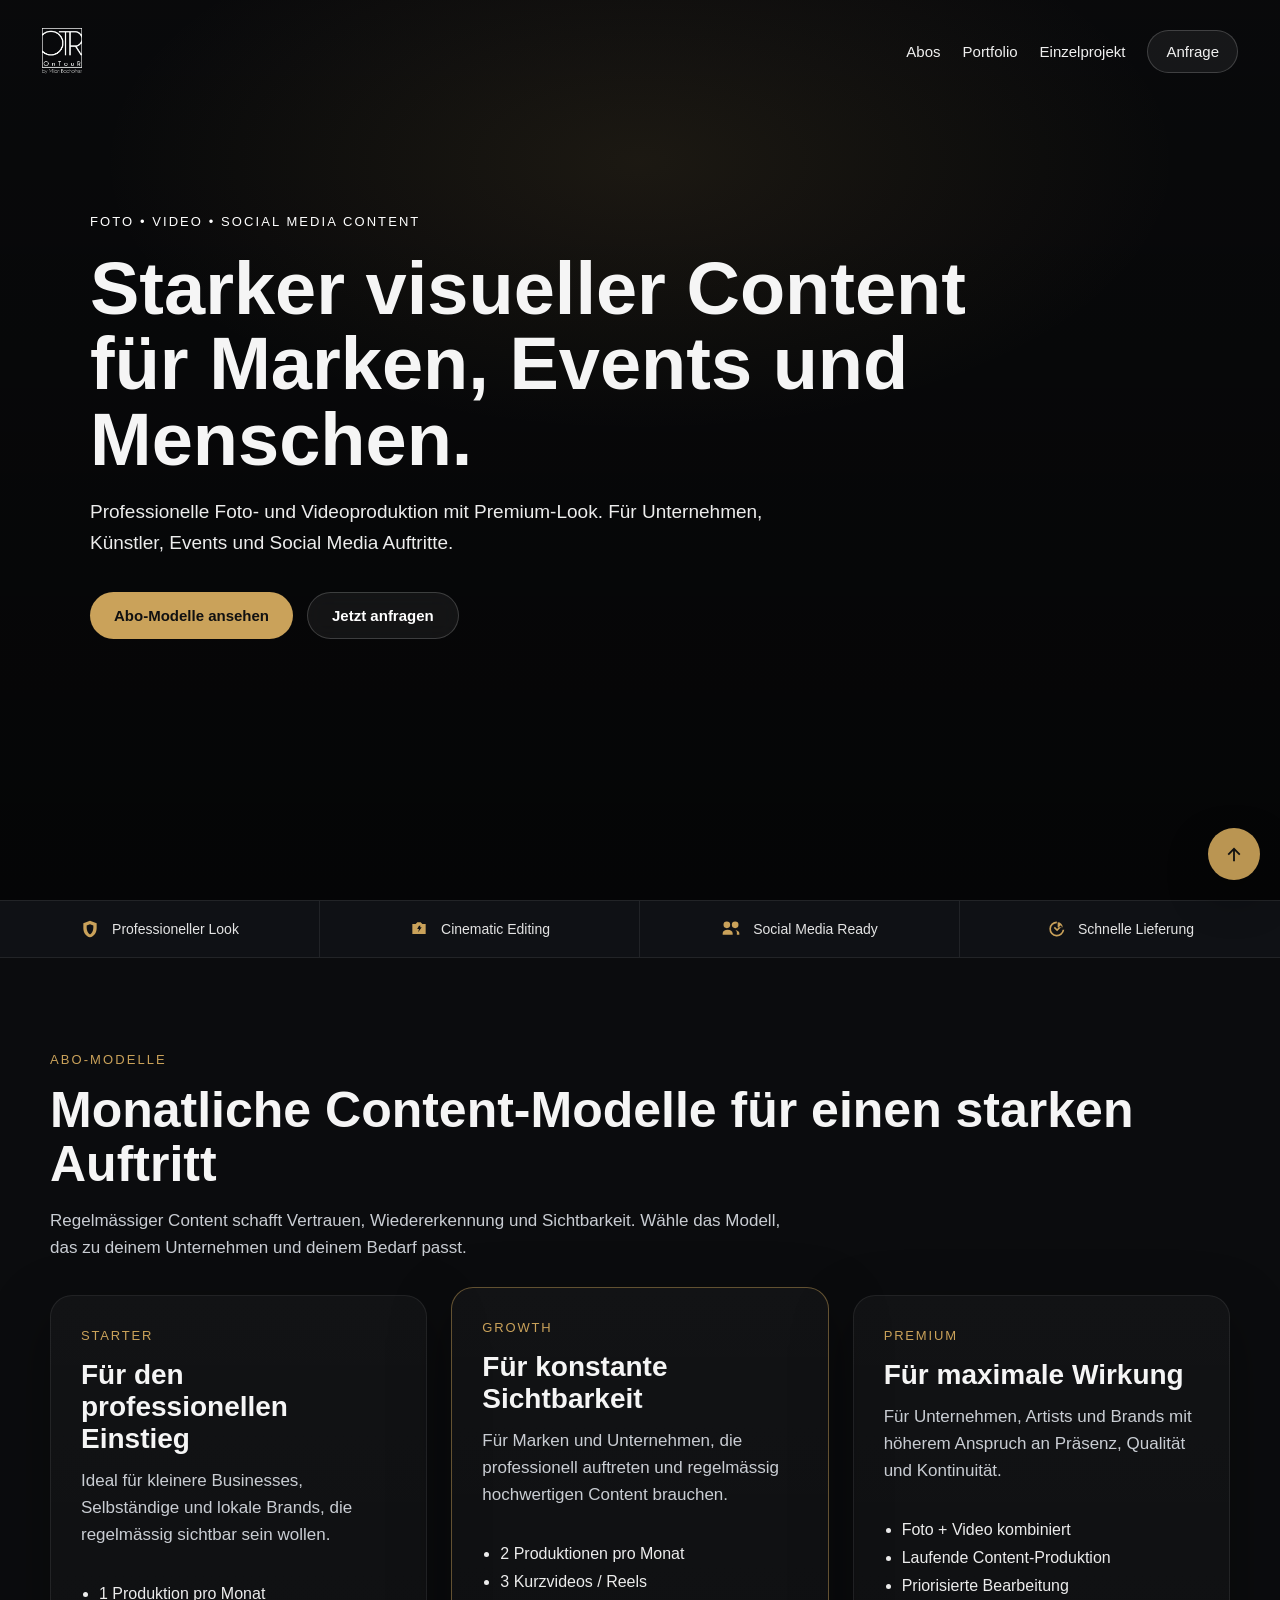
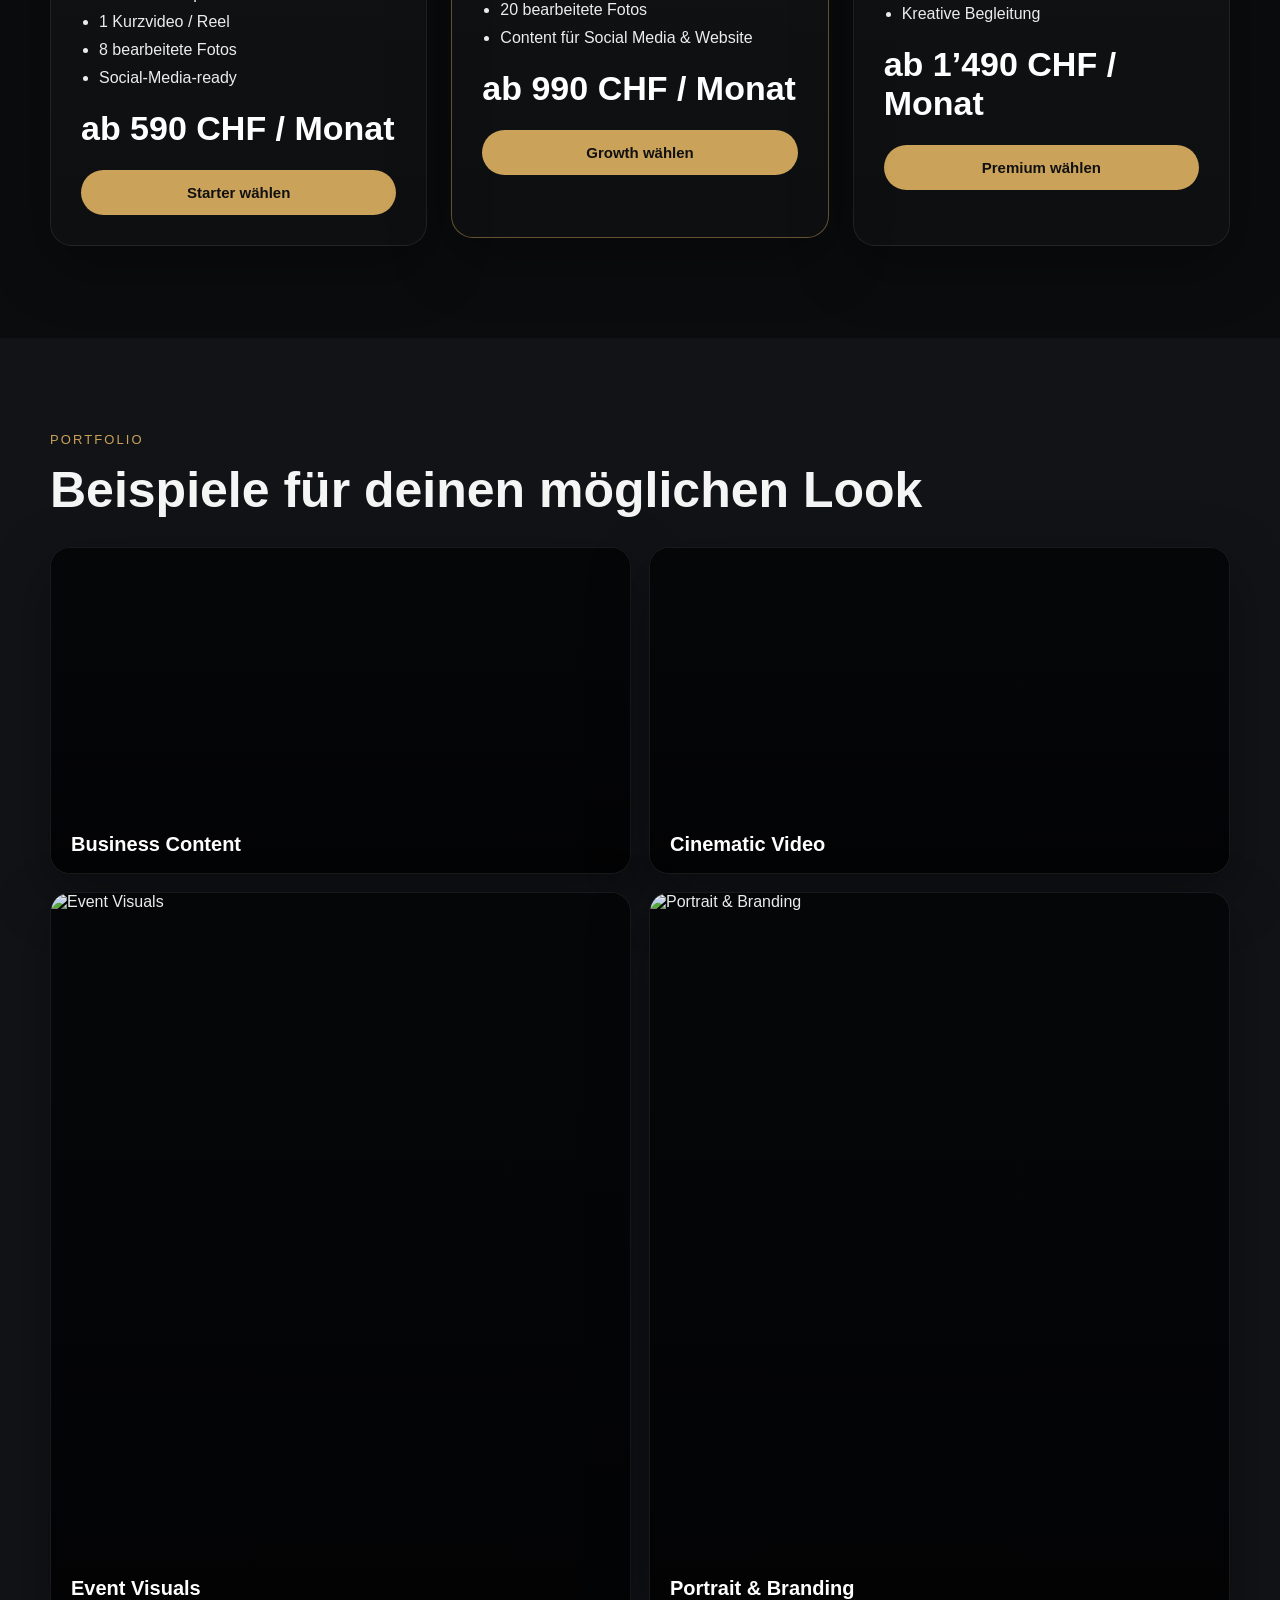
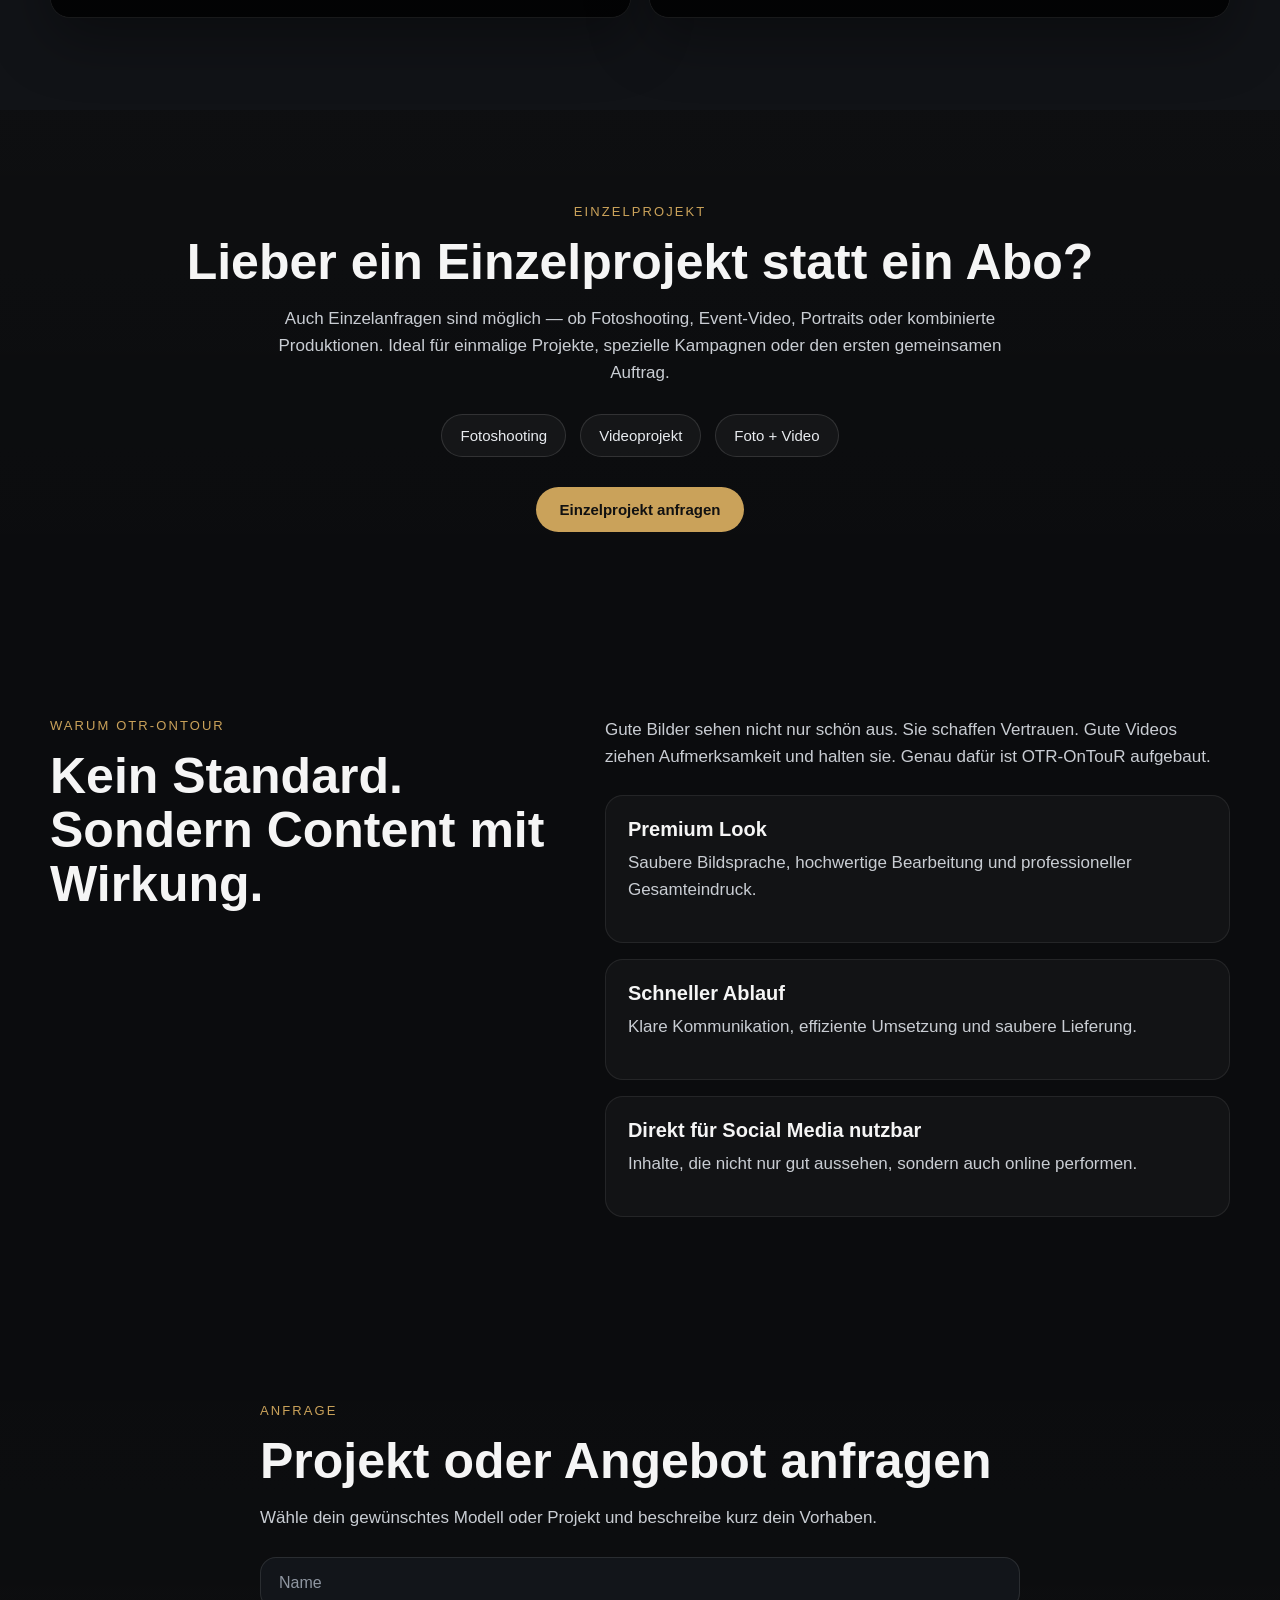
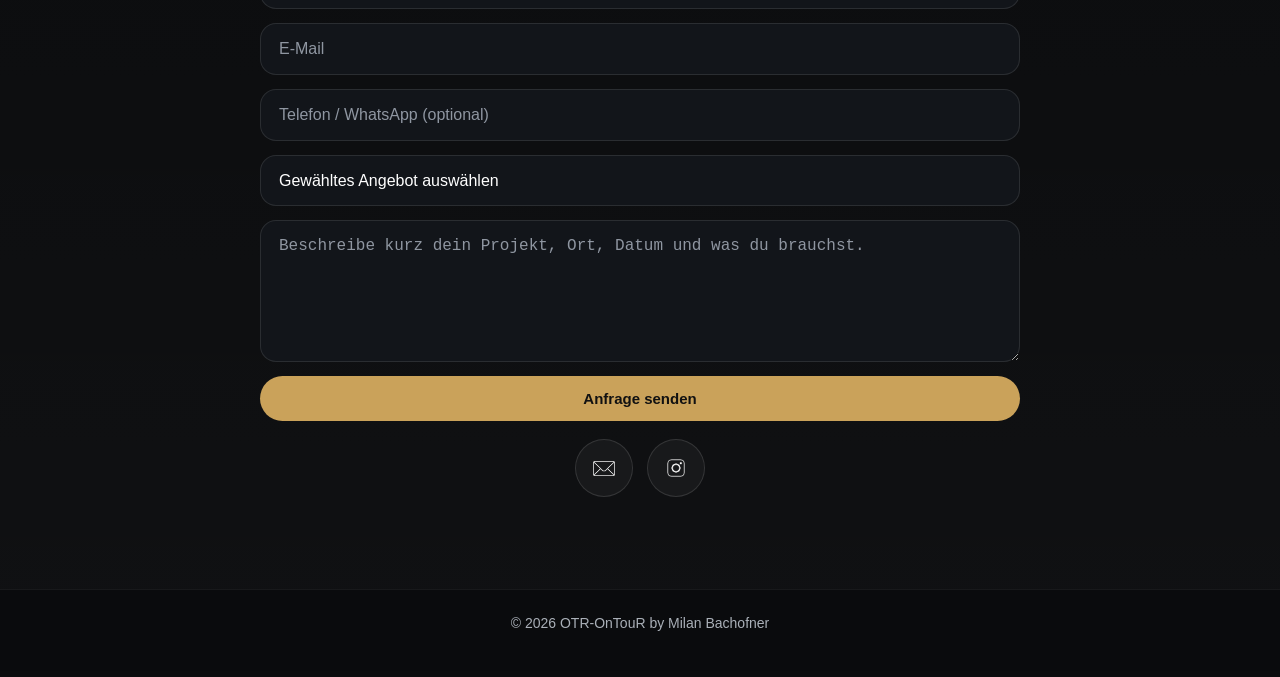
==== index.html @ b1e92a90 "index.html aktualisieren" ====
<!DOCTYPE html>
<html lang="de">
<head>
  <meta charset="UTF-8" />
  <meta name="viewport" content="width=device-width, initial-scale=1.0" />
  <title>OTR-OnTouR | Foto & Video Produktion</title>
  <meta name="description" content="OTR-OnTouR by Milan Bachofner – professionelle Foto- und Videoproduktion für Events, Business, Social Media und Markenauftritte." />

  <script async src="https://www.googletagmanager.com/gtag/js?id=G-4JNCK3EB46"></script>
  <script>
    window.dataLayer = window.dataLayer || [];
    function gtag(){dataLayer.push(arguments);}
    gtag('js', new Date());
    gtag('config', 'G-4JNCK3EB46');
  </script>

  <link rel="icon" type="image/png" sizes="72x72" href="favicon(1).png">
  <link rel="shortcut icon" href="favicon(1).png">
  <link rel="apple-touch-icon" sizes="72x72" href="favicon(1).png">

  <link rel="stylesheet" href="style.css?v=20260318_video_only_01" />
</head>
<body id="top">

  <header class="hero">
    <div class="video-bg">
      <video
        id="heroVideo"
        autoplay
        muted
        loop
        playsinline
        webkit-playsinline
        preload="auto">
        <source src="landingpage.MP4?v=20260318_07" type="video/mp4">
      </video>
    </div>

    <div class="overlay"></div>

    <nav class="navbar">
      <a href="#top" class="logo-wrap" aria-label="OTR-OnTouR Startseite">
        <img src="Logo White_OTR-OnTouR.png" alt="OTR-OnTouR Logo" class="logo-img">
      </a>

      <div class="nav-links">
        <a href="#abos">Abos</a>
        <a href="#portfolio">Portfolio</a>
        <a href="#einzelprojekt">Einzelprojekt</a>
        <a href="#anfrage" class="nav-cta">Anfrage</a>
      </div>
    </nav>

    <div class="hero-content">
      <p class="eyebrow">Foto • Video • Social Media Content</p>
      <h1>Starker visueller Content für Marken, Events und Menschen.</h1>
      <p class="hero-text">
        Professionelle Foto- und Videoproduktion mit Premium-Look.
        Für Unternehmen, Künstler, Events und Social Media Auftritte.
      </p>

      <div class="hero-buttons">
        <a href="#abos" class="btn btn-gold">Abo-Modelle ansehen</a>
        <a href="#anfrage" class="btn btn-outline" onclick="selectOffer('Individuelle Anfrage')">Jetzt anfragen</a>
      </div>
    </div>
  </header>

  <section class="trust-bar">
    <div class="trust-item">
      <span class="trust-icon">
        <svg viewBox="0 0 24 24" aria-hidden="true">
          <path d="M12 2 4 5v6c0 5.25 3.4 10.1 8 11 4.6-.9 8-5.75 8-11V5l-8-3Zm0 4.2 4 1.5v3.1c0 3.45-1.96 6.7-4 7.78-2.04-1.08-4-4.33-4-7.78V7.7l4-1.5Z"/>
        </svg>
      </span>
      <span>Professioneller Look</span>
    </div>

    <div class="trust-item">
      <span class="trust-icon">
        <svg viewBox="0 0 24 24" aria-hidden="true">
          <path d="M4 6h4l2-2h4l2 2h4v12H4V6Zm8 2.2-2.2 3.8H12l-1 3.8 4.2-5.8H13l1-1.8H12Z"/>
        </svg>
      </span>
      <span>Cinematic Editing</span>
    </div>

    <div class="trust-item">
      <span class="trust-icon">
        <svg viewBox="0 0 24 24" aria-hidden="true">
          <path d="M7 3a4 4 0 1 0 0 8 4 4 0 0 0 0-8Zm10 0a4 4 0 1 0 0 8 4 4 0 0 0 0-8ZM2 17c0-2.21 2.69-4 6-4s6 1.79 6 4v2H2v-2Zm8.8 2H22v-2c0-1.95-2.1-3.58-4.86-3.93 1.1.77 1.86 1.82 1.86 2.93v3Z"/>
        </svg>
      </span>
      <span>Social Media Ready</span>
    </div>

    <div class="trust-item">
      <span class="trust-icon">
        <svg viewBox="0 0 24 24" aria-hidden="true">
          <path d="M13 3a9 9 0 1 0 8.95 10h-2.02A7 7 0 1 1 13 5V3Zm1 1v6h6A6 6 0 0 0 14 4Zm-3.3 5.3 2.6 2.6 4.4-4.4 1.4 1.4-5.8 5.8-4-4 1.4-1.4Z"/>
        </svg>
      </span>
      <span>Schnelle Lieferung</span>
    </div>
  </section>

  <section id="abos" class="section">
    <div class="container">
      <p class="section-tag">Abo-Modelle</p>
      <h2>Monatliche Content-Modelle für einen starken Auftritt</h2>
      <p class="section-intro">
        Regelmässiger Content schafft Vertrauen, Wiedererkennung und Sichtbarkeit.
        Wähle das Modell, das zu deinem Unternehmen und deinem Bedarf passt.
      </p>

      <div class="cards">
        <div class="card">
          <p class="card-label">Starter</p>
          <h3>Für den professionellen Einstieg</h3>
          <p class="card-text">
            Ideal für kleinere Businesses, Selbständige und lokale Brands, die regelmässig sichtbar sein wollen.
          </p>
          <ul>
            <li>1 Produktion pro Monat</li>
            <li>1 Kurzvideo / Reel</li>
            <li>8 bearbeitete Fotos</li>
            <li>Social-Media-ready</li>
          </ul>
          <div class="price">ab 590 CHF / Monat</div>
          <button type="button" class="btn btn-gold full" onclick="selectOffer('Starter Abo')">Starter wählen</button>
        </div>

        <div class="card featured">
          <p class="card-label">Growth</p>
          <h3>Für konstante Sichtbarkeit</h3>
          <p class="card-text">
            Für Marken und Unternehmen, die professionell auftreten und regelmässig hochwertigen Content brauchen.
          </p>
          <ul>
            <li>2 Produktionen pro Monat</li>
            <li>3 Kurzvideos / Reels</li>
            <li>20 bearbeitete Fotos</li>
            <li>Content für Social Media & Website</li>
          </ul>
          <div class="price">ab 990 CHF / Monat</div>
          <button type="button" class="btn btn-gold full" onclick="selectOffer('Growth Abo')">Growth wählen</button>
        </div>

        <div class="card">
          <p class="card-label">Premium</p>
          <h3>Für maximale Wirkung</h3>
          <p class="card-text">
            Für Unternehmen, Artists und Brands mit höherem Anspruch an Präsenz, Qualität und Kontinuität.
          </p>
          <ul>
            <li>Foto + Video kombiniert</li>
            <li>Laufende Content-Produktion</li>
            <li>Priorisierte Bearbeitung</li>
            <li>Kreative Begleitung</li>
          </ul>
          <div class="price">ab 1’490 CHF / Monat</div>
          <button type="button" class="btn btn-gold full" onclick="selectOffer('Premium Abo')">Premium wählen</button>
        </div>
      </div>
    </div>
  </section>

  <section id="portfolio" class="section portfolio">
    <div class="container">
      <p class="section-tag">Portfolio</p>
      <h2>Beispiele für deinen möglichen Look</h2>

      <div class="portfolio-grid">
        <div class="portfolio-item portfolio-landscape">
          <div class="portfolio-media">
            <video class="portfolio-video" muted loop playsinline webkit-playsinline preload="metadata">
              <source src="video_business.mp4" type="video/mp4">
            </video>
          </div>
          <div class="portfolio-overlay">Business Content</div>
        </div>

        <div class="portfolio-item portfolio-landscape">
          <div class="portfolio-media">
            <video class="portfolio-video" muted loop playsinline webkit-playsinline preload="metadata">
              <source src="video_cinematic.mp4" type="video/mp4">
            </video>
          </div>
          <div class="portfolio-overlay">Cinematic Video</div>
        </div>

        <div class="portfolio-item portfolio-portrait portfolio-hover-swap">
          <div class="portfolio-media">
            <img src="event.jpg" alt="Event Visuals" class="swap-photo">
            <video class="swap-video" muted loop playsinline webkit-playsinline preload="metadata" poster="event.jpg">
              <source src="video_event.mp4" type="video/mp4">
            </video>
          </div>
          <div class="portfolio-overlay">Event Visuals</div>
        </div>

        <div class="portfolio-item portfolio-portrait portfolio-hover-swap">
          <div class="portfolio-media">
            <img src="portrait_branding.jpg" alt="Portrait & Branding" class="swap-photo">
            <video class="swap-video" muted loop playsinline webkit-playsinline preload="metadata" poster="portrait_branding.jpg">
              <source src="video_portrait_branding.mp4" type="video/mp4">
            </video>
          </div>
          <div class="portfolio-overlay">Portrait & Branding</div>
        </div>
      </div>
    </div>
  </section>

  <section id="einzelprojekt" class="section single-project-section">
    <div class="container single-project-wrap">
      <p class="section-tag">Einzelprojekt</p>
      <h2>Lieber ein Einzelprojekt statt ein Abo?</h2>
      <p class="section-intro">
        Auch Einzelanfragen sind möglich — ob Fotoshooting, Event-Video, Portraits oder kombinierte Produktionen.
        Ideal für einmalige Projekte, spezielle Kampagnen oder den ersten gemeinsamen Auftrag.
      </p>

      <div class="single-project-points">
        <div class="single-project-point">Fotoshooting</div>
        <div class="single-project-point">Videoprojekt</div>
        <div class="single-project-point">Foto + Video</div>
      </div>

      <div class="single-project-cta">
        <button type="button" class="btn btn-gold" onclick="selectOffer('Einzelprojekt Foto + Video')">Einzelprojekt anfragen</button>
      </div>
    </div>
  </section>

  <section class="section why">
    <div class="container split">
      <div>
        <p class="section-tag">Warum OTR-OnTouR</p>
        <h2>Kein Standard. Sondern Content mit Wirkung.</h2>
      </div>
      <div>
        <p>
          Gute Bilder sehen nicht nur schön aus. Sie schaffen Vertrauen.
          Gute Videos ziehen Aufmerksamkeit und halten sie.
          Genau dafür ist OTR-OnTouR aufgebaut.
        </p>

        <div class="why-points">
          <div class="why-box">
            <h4>Premium Look</h4>
            <p>Saubere Bildsprache, hochwertige Bearbeitung und professioneller Gesamteindruck.</p>
          </div>
          <div class="why-box">
            <h4>Schneller Ablauf</h4>
            <p>Klare Kommunikation, effiziente Umsetzung und saubere Lieferung.</p>
          </div>
          <div class="why-box">
            <h4>Direkt für Social Media nutzbar</h4>
            <p>Inhalte, die nicht nur gut aussehen, sondern auch online performen.</p>
          </div>
        </div>
      </div>
    </div>
  </section>

  <section id="anfrage" class="section form-section">
    <div class="container narrow">
      <p class="section-tag">Anfrage</p>
      <h2>Projekt oder Angebot anfragen</h2>
      <p class="form-intro">
        Wähle dein gewünschtes Modell oder Projekt und beschreibe kurz dein Vorhaben.
      </p>

      <form class="contact-form" action="mailto:info@otr-ontour.com" method="post" enctype="text/plain">
        <input type="text" name="Name" placeholder="Name" required />
        <input type="email" name="E-Mail" placeholder="E-Mail" required />
        <input type="text" name="Telefon" placeholder="Telefon / WhatsApp (optional)" />

        <select id="offer" name="Angebot" required>
          <option value="" selected disabled>Gewähltes Angebot auswählen</option>
          <option value="Starter Abo">Starter Abo</option>
          <option value="Growth Abo">Growth Abo</option>
          <option value="Premium Abo">Premium Abo</option>
          <option value="Einzelprojekt Fotoshooting">Einzelprojekt Fotoshooting</option>
          <option value="Einzelprojekt Videoprojekt">Einzelprojekt Videoprojekt</option>
          <option value="Einzelprojekt Foto + Video">Einzelprojekt Foto + Video</option>
          <option value="Individuelle Anfrage">Individuelle Anfrage</option>
        </select>

        <textarea name="Projekt" rows="6" placeholder="Beschreibe kurz dein Projekt, Ort, Datum und was du brauchst." required></textarea>
        <button type="submit" class="btn btn-gold full">Anfrage senden</button>
      </form>

      <div class="direct-links icon-only-links">
        <a class="icon-only-button" href="mailto:info@otr-ontour.com?subject=Anfrage%20OTR-OnTouR" aria-label="Per E-Mail anfragen">
          <img src="icon-mail(1).png" alt="" class="button-icon-large">
        </a>

        <a class="icon-only-button" href="https://www.instagram.com/otr_ontour" target="_blank" rel="noopener" aria-label="Instagram öffnen">
          <img src="icon-instagram(1).png" alt="" class="button-icon-large">
        </a>
      </div>
    </div>
  </section>

  <footer class="site-footer">
    <p>© 2026 OTR-OnTouR by Milan Bachofner</p>
  </footer>

  <a href="#top" class="back-to-top" aria-label="Nach oben scrollen">
    <svg viewBox="0 0 24 24" aria-hidden="true">
      <path d="M12 5l7 7-1.4 1.4L13 8.8V20h-2V8.8l-4.6 4.6L5 12l7-7z"/>
    </svg>
  </a>

  <script src="script.js?v=20260318_video_only_01"></script>
</body>
</html>
---- style.css ----
:root{
  --bg:#0b0c0e;
  --bg-soft:#111317;
  --card:#15181d;
  --text:#f5f5f5;
  --muted:#c9cdd3;
  --gold:#caa25a;
  --gold-light:#d8b474;
  --line:rgba(255,255,255,0.08);
  --overlayTop:0.22;
  --overlayBottom:0.58;
  --radius:22px;
  --shadow:0 20px 60px rgba(0,0,0,0.35);
  --max:1180px;
}

*{
  box-sizing:border-box;
}

html{
  scroll-behavior:smooth;
  scroll-padding-top:20px;
}

body{
  margin:0;
  background:var(--bg);
  color:var(--text);
  font-family:-apple-system,BlinkMacSystemFont,"SF Pro Text","Helvetica Neue",Helvetica,Arial,sans-serif;
  -webkit-font-smoothing:antialiased;
  overflow-x:hidden;
}

a{
  color:inherit;
  text-decoration:none;
}

.container{
  width:min(var(--max), calc(100% - 40px));
  margin:0 auto;
}

.container.narrow{
  width:min(760px, calc(100% - 40px));
}

.section{
  padding:92px 0;
}

.section-tag{
  color:var(--gold);
  text-transform:uppercase;
  letter-spacing:0.16em;
  font-size:13px;
  margin-bottom:12px;
}

.section-intro{
  max-width:760px;
  margin-bottom:28px;
}

h1,h2,h3,h4,p{
  margin-top:0;
}

h1{
  font-size:clamp(38px, 6vw, 74px);
  line-height:1.02;
  max-width:960px;
  margin-bottom:20px;
}

h2{
  font-size:clamp(30px, 4vw, 50px);
  line-height:1.08;
  margin-bottom:16px;
}

h3{
  font-size:28px;
  margin-bottom:12px;
}

p{
  font-size:17px;
  line-height:1.6;
  color:var(--muted);
}

.hero{
  position:relative;
  min-height:100svh;
  overflow:hidden;
  background:url("portrait_branding.jpg") center center / cover no-repeat;
}

.video-bg{
  position:absolute;
  inset:0;
  z-index:0;
}

.video-bg video{
  width:100%;
  height:100%;
  object-fit:cover;
  display:block;
  background:transparent;
}

.overlay{
  position:absolute;
  inset:0;
  z-index:1;
  background:
    radial-gradient(900px 450px at 50% 18%, rgba(202,162,90,0.10), transparent 60%),
    linear-gradient(
      180deg,
      rgba(0,0,0,var(--overlayTop)) 0%,
      rgba(0,0,0,var(--overlayBottom)) 100%
    );
}

.navbar{
  position:relative;
  z-index:3;
  display:flex;
  justify-content:space-between;
  align-items:center;
  padding:28px 42px;
}

.logo-wrap{
  display:inline-flex;
  align-items:center;
  justify-content:center;
}

.logo-img{
  display:block;
  height:46px;
  width:auto;
  object-fit:contain;
}

.nav-links{
  display:flex;
  align-items:center;
  gap:22px;
}

.nav-links a{
  color:#f0f0f0;
  font-size:15px;
}

.nav-cta{
  padding:12px 18px;
  border-radius:999px;
  border:1px solid rgba(255,255,255,0.18);
  background:rgba(255,255,255,0.06);
}

.hero-content{
  position:relative;
  z-index:3;
  width:min(1100px, calc(100% - 40px));
  margin:0 auto;
  padding:110px 0 100px;
}

.eyebrow{
  color:#fff;
  text-transform:uppercase;
  letter-spacing:0.16em;
  font-size:13px;
  margin-bottom:18px;
}

.hero-text{
  max-width:720px;
  color:#ededed;
  font-size:19px;
  margin-bottom:34px;
}

.hero-buttons{
  display:flex;
  gap:14px;
  flex-wrap:wrap;
}

.btn{
  display:inline-flex;
  align-items:center;
  justify-content:center;
  padding:14px 24px;
  border:none;
  border-radius:999px;
  font-weight:700;
  cursor:pointer;
  transition:.2s ease;
  font-size:15px;
}

.btn-gold{
  background:var(--gold);
  color:#111;
}

.btn-gold:hover{
  background:var(--gold-light);
  transform:translateY(-1px);
}

.btn-outline{
  background:rgba(255,255,255,0.06);
  color:#fff;
  border:1px solid rgba(255,255,255,0.18);
  backdrop-filter:blur(10px);
}

.btn-outline:hover{
  background:rgba(255,255,255,0.10);
}

.full{
  width:100%;
}

.trust-bar{
  display:grid;
  grid-template-columns:repeat(4,1fr);
  background:#0f1115;
  border-top:1px solid var(--line);
  border-bottom:1px solid var(--line);
}

.trust-item{
  display:flex;
  align-items:center;
  justify-content:center;
  gap:12px;
  padding:18px 16px;
  border-right:1px solid var(--line);
  color:#e4e4e4;
  font-size:14px;
  text-align:center;
}

.trust-item:last-child{
  border-right:none;
}

.trust-icon{
  width:20px;
  height:20px;
  display:inline-flex;
  align-items:center;
  justify-content:center;
  color:var(--gold);
  flex:0 0 auto;
}

.trust-icon svg{
  width:20px;
  height:20px;
  fill:currentColor;
  display:block;
}

.cards{
  margin-top:34px;
  display:grid;
  grid-template-columns:repeat(3,1fr);
  gap:24px;
}

.card{
  background:linear-gradient(180deg, rgba(255,255,255,0.03), rgba(255,255,255,0.015));
  border:1px solid var(--line);
  border-radius:var(--radius);
  padding:30px;
  box-shadow:var(--shadow);
}

.card.featured{
  border-color:rgba(202,162,90,0.45);
  transform:translateY(-8px);
}

.card-label{
  color:var(--gold);
  font-size:13px;
  letter-spacing:0.14em;
  text-transform:uppercase;
  margin-bottom:12px;
}

.card-text{
  min-height:96px;
}

.card ul{
  margin:22px 0;
  padding-left:18px;
  color:#ececec;
}

.card li{
  margin-bottom:10px;
}

.price{
  font-size:34px;
  font-weight:800;
  color:#fff;
  margin:18px 0 22px;
}

.portfolio{
  background:var(--bg-soft);
}

.portfolio-grid{
  margin-top:30px;
  display:grid;
  grid-template-columns:repeat(2, minmax(0, 1fr));
  gap:18px;
  align-items:start;
}

.portfolio-item{
  position:relative;
  border-radius:20px;
  overflow:hidden;
  border:1px solid var(--line);
  box-shadow:var(--shadow);
  background:#050608;
}

.portfolio-landscape{
  aspect-ratio:16 / 9;
}

.portfolio-portrait{
  aspect-ratio:4 / 5;
}

.portfolio-media{
  position:absolute;
  inset:0;
  display:flex;
  align-items:center;
  justify-content:center;
  overflow:hidden;
  z-index:0;
  background:#050608;
}

.portfolio-media video,
.portfolio-media img{
  width:100%;
  height:100%;
  object-fit:cover;
  object-position:center center;
  display:block;
}

.portfolio-hover-swap .swap-photo,
.portfolio-hover-swap .swap-video{
  position:absolute;
  inset:0;
  width:100%;
  height:100%;
  object-fit:cover;
  object-position:center center;
  transition:opacity .28s ease;
}

.portfolio-hover-swap .swap-photo{
  opacity:1;
  z-index:0;
}

.portfolio-hover-swap .swap-video{
  opacity:0;
  z-index:1;
  pointer-events:none;
}

@media (hover:hover) and (pointer:fine){
  .portfolio-hover-swap:hover .swap-photo{
    opacity:0;
  }

  .portfolio-hover-swap:hover .swap-video{
    opacity:1;
  }
}

.portfolio-item::before{
  content:"";
  position:absolute;
  inset:0;
  z-index:2;
  background:linear-gradient(
    180deg,
    rgba(0,0,0,0.04) 0%,
    rgba(0,0,0,0.10) 42%,
    rgba(0,0,0,0.52) 100%
  );
  pointer-events:none;
}

.portfolio-overlay{
  position:absolute;
  left:20px;
  bottom:18px;
  z-index:3;
  color:#fff;
  font-weight:700;
  font-size:20px;
  line-height:1.1;
}

.single-project-section{
  background:linear-gradient(to bottom, rgba(255,255,255,0.01), transparent);
}

.single-project-wrap{
  text-align:center;
}

.single-project-wrap .section-intro{
  margin-left:auto;
  margin-right:auto;
}

.single-project-points{
  display:flex;
  gap:14px;
  justify-content:center;
  flex-wrap:wrap;
  margin:26px 0 30px;
}

.single-project-point{
  padding:12px 18px;
  border-radius:999px;
  border:1px solid rgba(255,255,255,0.12);
  background:rgba(255,255,255,0.04);
  color:#e8ebef;
  font-size:15px;
}

.single-project-cta{
  display:flex;
  justify-content:center;
}

.split{
  display:grid;
  grid-template-columns:1fr 1.2fr;
  gap:34px;
  align-items:start;
}

.why-points{
  display:grid;
  gap:16px;
  margin-top:24px;
}

.why-box{
  background:rgba(255,255,255,0.03);
  border:1px solid var(--line);
  border-radius:18px;
  padding:22px;
}

.why-box h4{
  margin-bottom:8px;
  font-size:20px;
}

.form-section{
  background:linear-gradient(to bottom, transparent, rgba(255,255,255,0.02));
}

.form-intro{
  margin-bottom:26px;
}

.contact-form{
  display:flex;
  flex-direction:column;
  gap:14px;
}

.contact-form input,
.contact-form textarea,
.contact-form select{
  width:100%;
  padding:16px 18px;
  background:#12151a;
  border:1px solid rgba(255,255,255,0.1);
  border-radius:16px;
  color:#fff;
  font-size:16px;
  outline:none;
}

.contact-form select{
  appearance:none;
  -webkit-appearance:none;
  -moz-appearance:none;
}

.contact-form input::placeholder,
.contact-form textarea::placeholder{
  color:#8f96a1;
}

.contact-form input:focus,
.contact-form textarea:focus,
.contact-form select:focus{
  border-color:rgba(202,162,90,0.6);
  box-shadow:0 0 0 4px rgba(202,162,90,0.08);
}

.direct-links{
  display:flex;
  gap:14px;
  flex-wrap:wrap;
  margin-top:18px;
}

.icon-only-links{
  justify-content:center;
}

.icon-only-button{
  width:58px;
  height:58px;
  border-radius:999px;
  border:1px solid rgba(255,255,255,0.12);
  background:rgba(255,255,255,0.04);
  display:inline-flex;
  align-items:center;
  justify-content:center;
  transition:.2s ease;
}

.icon-only-button:hover{
  transform:translateY(-1px);
  border-color:rgba(202,162,90,0.45);
  background:rgba(255,255,255,0.06);
}

.button-icon-large{
  width:22px;
  height:22px;
  object-fit:contain;
  display:block;
}

.site-footer{
  padding:22px 20px 36px;
  text-align:center;
  border-top:1px solid rgba(255,255,255,0.06);
  background:#0a0b0d;
}

.site-footer p{
  margin:0;
  font-size:14px;
  color:#aab0b8;
}

.back-to-top{
  position:fixed;
  right:20px;
  bottom:20px;
  width:52px;
  height:52px;
  border-radius:999px;
  background:rgba(202,162,90,0.92);
  color:#111;
  display:flex;
  align-items:center;
  justify-content:center;
  box-shadow:0 18px 40px rgba(0,0,0,0.35);
  z-index:40;
  transition:.2s ease;
}

.back-to-top:hover{
  transform:translateY(-2px);
}

.back-to-top svg{
  width:22px;
  height:22px;
  fill:currentColor;
  display:block;
}

@media (max-width: 1024px){
  .cards{
    grid-template-columns:1fr;
  }

  .card.featured{
    transform:none;
  }

  .split{
    grid-template-columns:1fr;
  }

  .trust-bar{
    grid-template-columns:repeat(2,1fr);
  }

  .portfolio-grid{
    grid-template-columns:repeat(2, minmax(0, 1fr));
  }
}

@media (max-width: 700px){
  .navbar{
    padding:20px 22px;
    flex-direction:column;
    gap:14px;
  }

  .logo-img{
    height:40px;
  }

  .nav-links{
    gap:12px;
    flex-wrap:wrap;
    justify-content:center;
  }

  .hero{
    min-height:auto;
  }

  .hero-content{
    padding:90px 0 80px;
  }

  .hero-buttons{
    flex-direction:column;
    align-items:stretch;
  }

  .btn{
    width:100%;
  }

  .trust-bar{
    grid-template-columns:1fr;
  }

  .trust-item{
    justify-content:center;
    border-right:none;
    border-bottom:1px solid var(--line);
    padding:22px 16px;
  }

  .trust-item:last-child{
    border-bottom:none;
  }

  .section{
    padding:72px 0;
  }

  .portfolio-grid{
    grid-template-columns:1fr;
  }

  .portfolio-landscape{
    aspect-ratio:16 / 10;
  }

  .portfolio-portrait{
    aspect-ratio:4 / 5;
  }

  .single-project-points{
    flex-direction:column;
    align-items:stretch;
  }

  .direct-links{
    justify-content:center;
  }

  .back-to-top{
    right:16px;
    bottom:16px;
    width:48px;
    height:48px;
  }
}
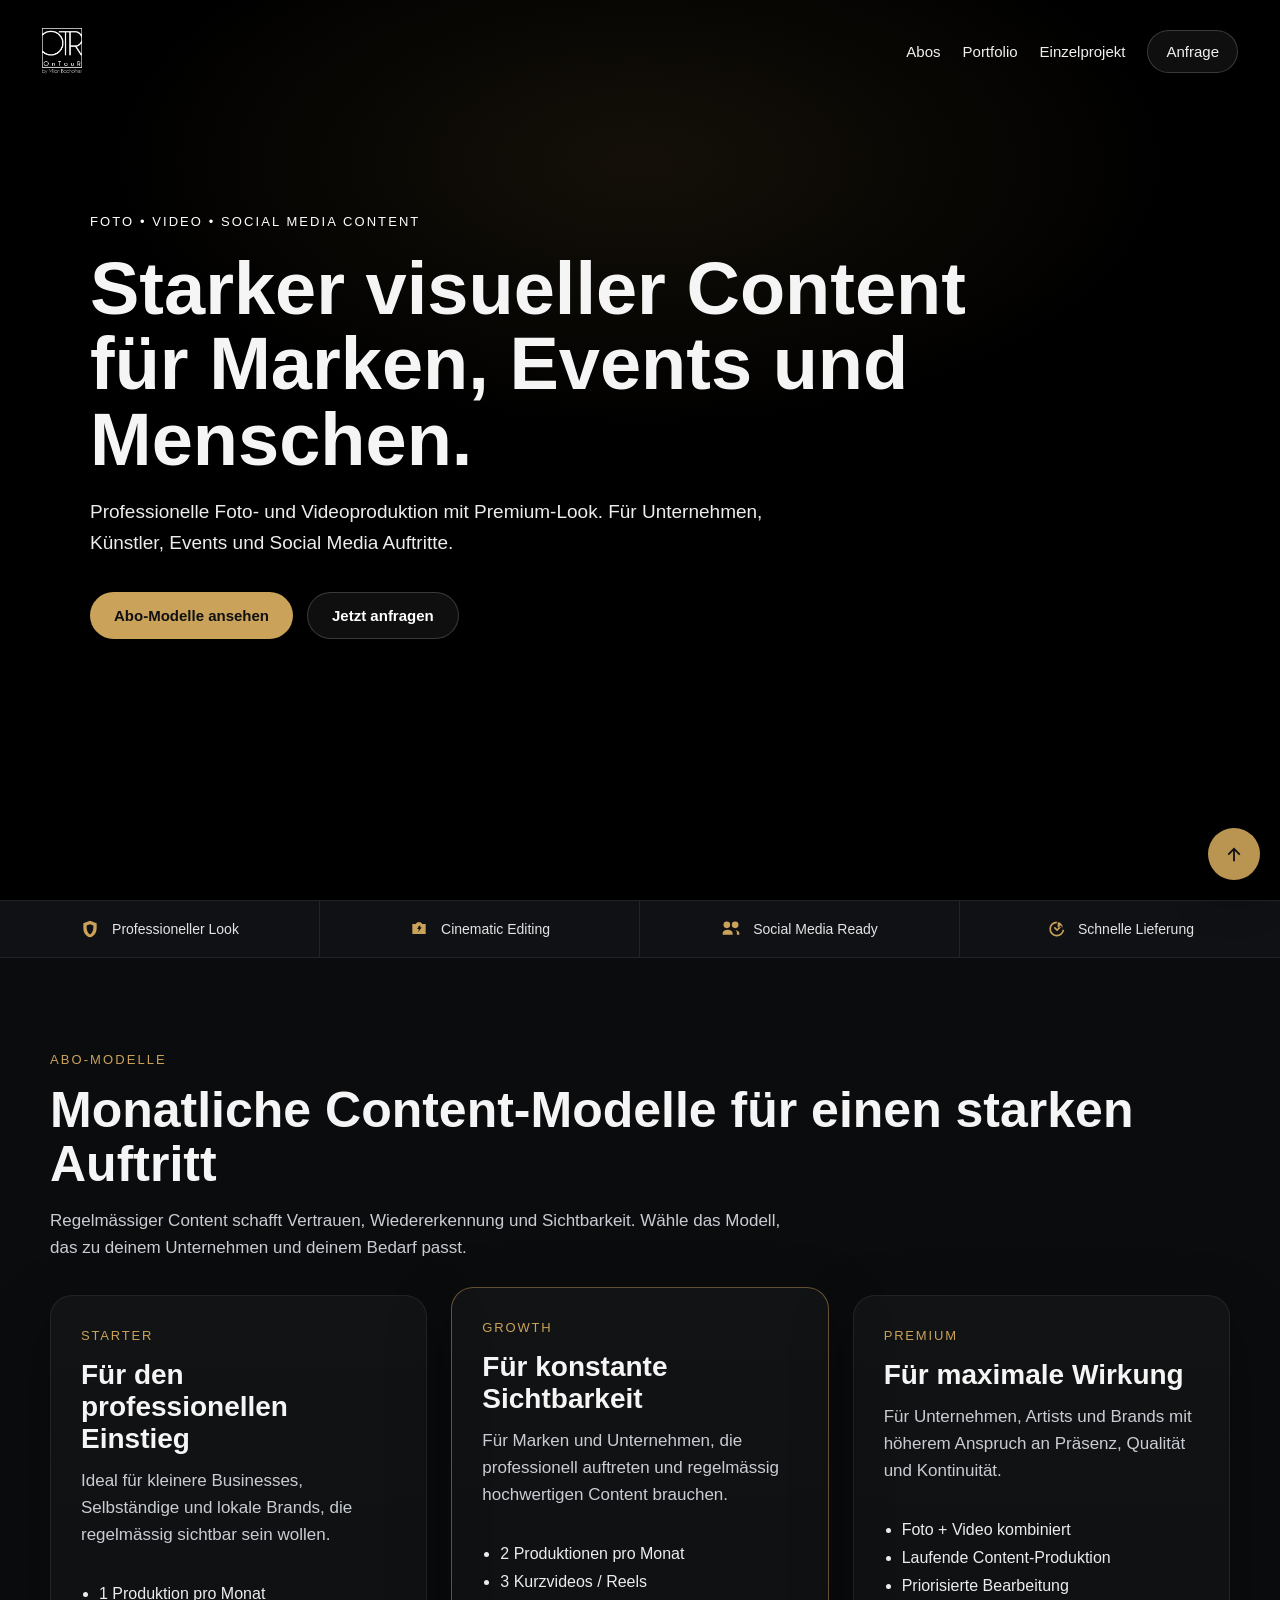
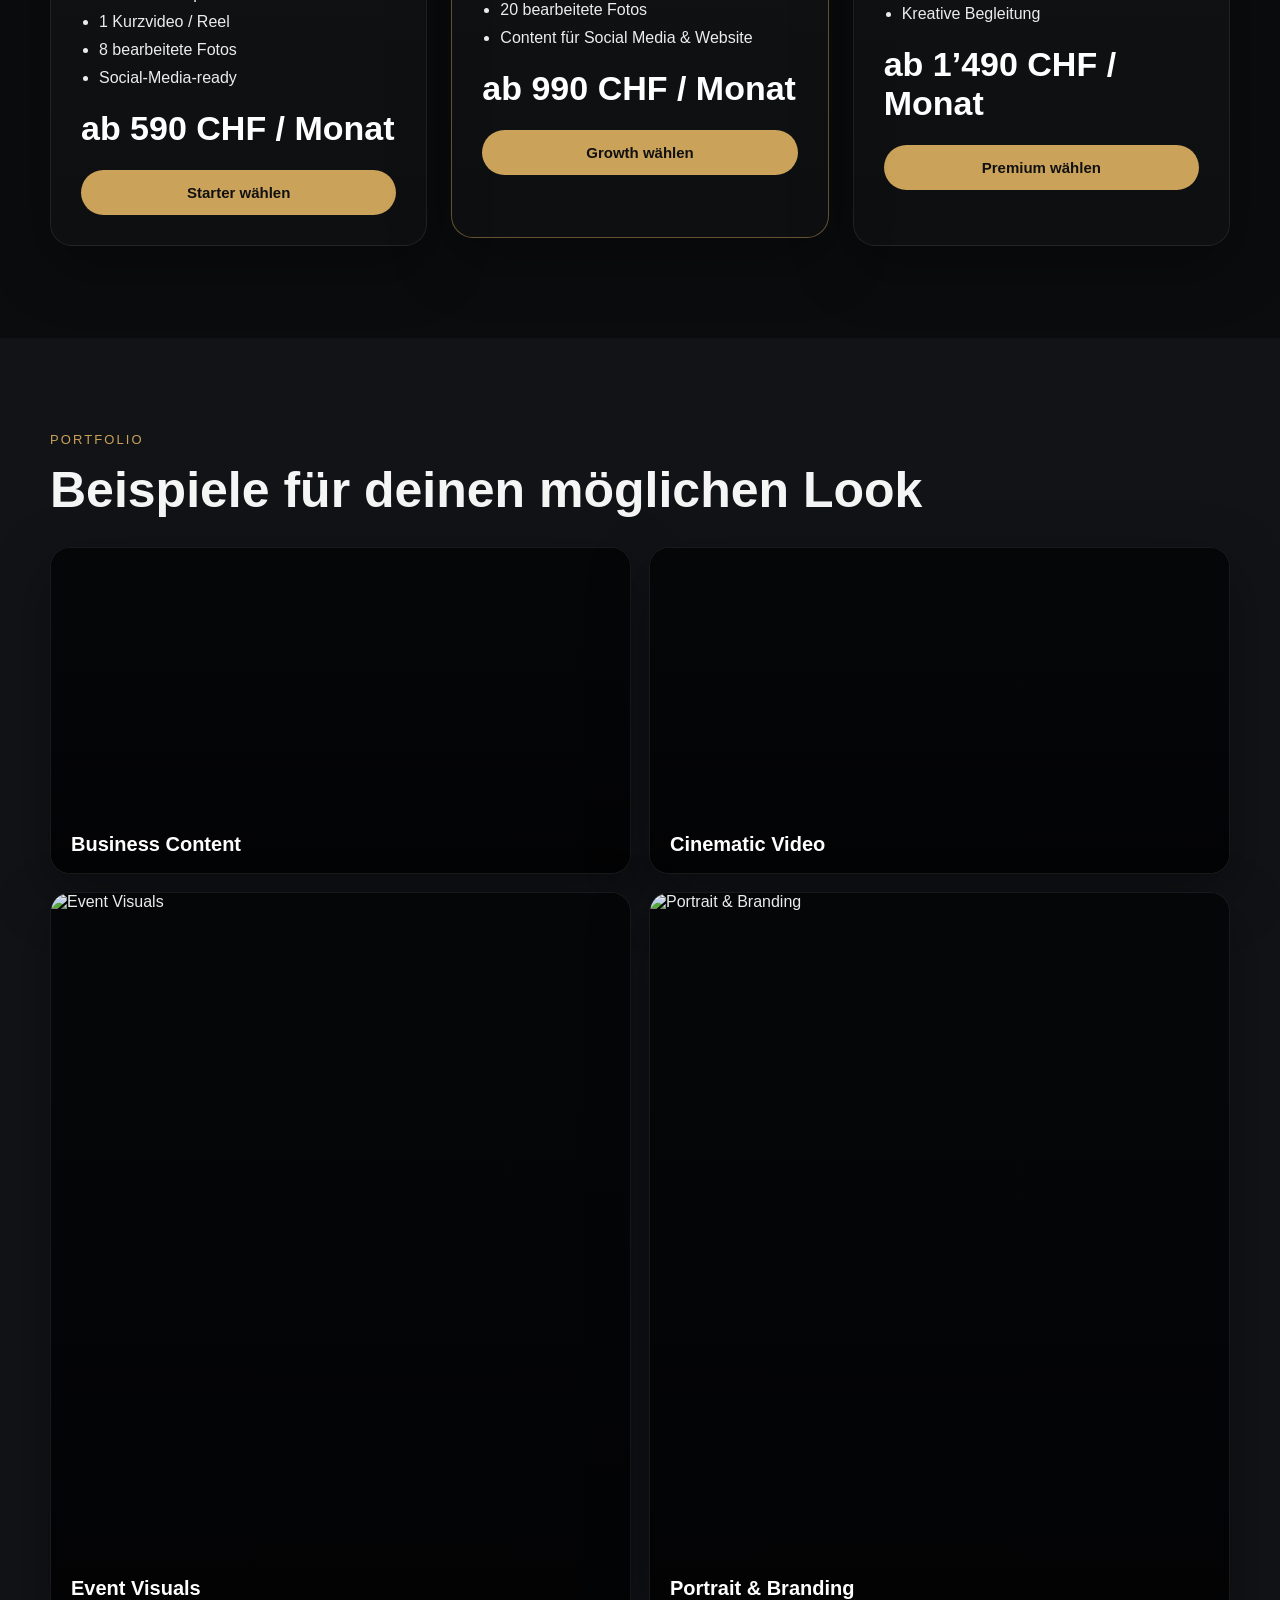
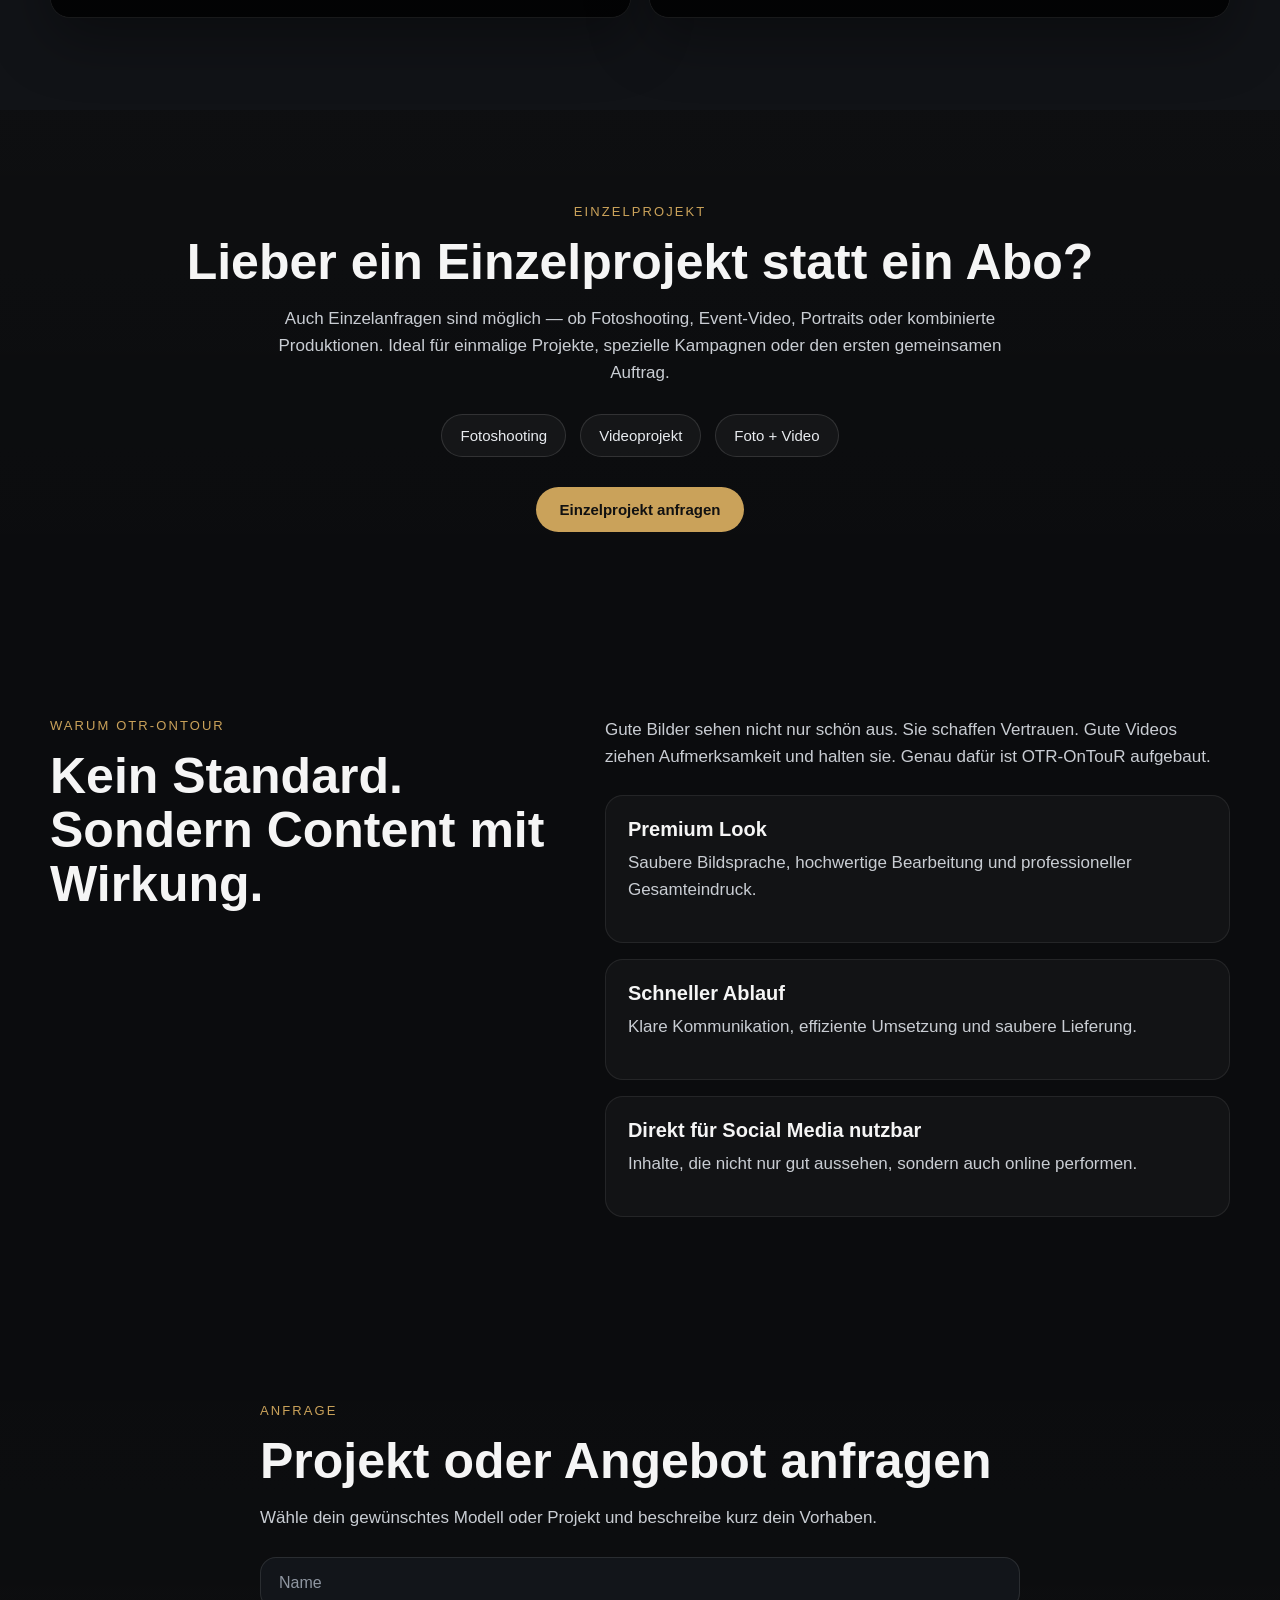
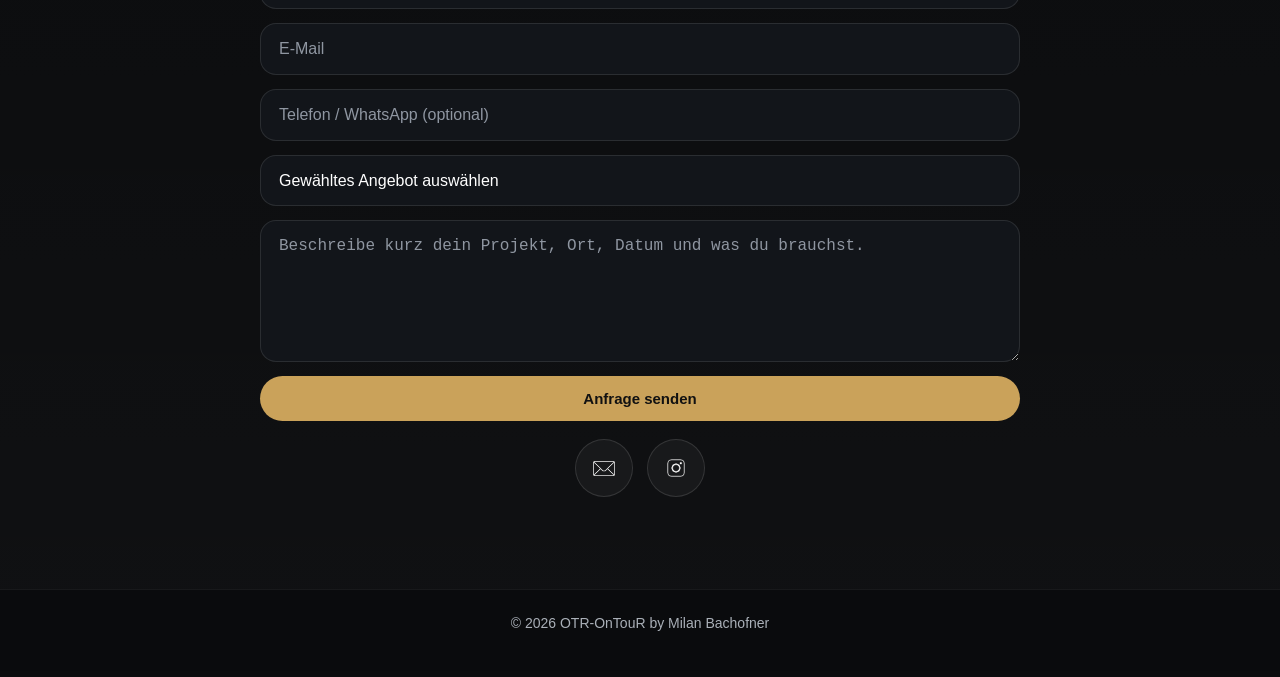
==== commit 79dff0b8: "index.html aktualisieren" ====
--- a/index.html
+++ b/index.html
@@ -18,7 +18,7 @@
   <link rel="shortcut icon" href="favicon(1).png">
   <link rel="apple-touch-icon" sizes="72x72" href="favicon(1).png">
 
-  <link rel="stylesheet" href="style.css?v=20260318_video_only_01" />
+  <link rel="stylesheet" href="style.css?v=20260318_final_hero_fix_01" />
 </head>
 <body id="top">
 
@@ -31,8 +31,8 @@
         loop
         playsinline
         webkit-playsinline
-        preload="auto">
-        <source src="landingpage.MP4?v=20260318_07" type="video/mp4">
+        preload="metadata">
+        <source src="landingpage.mp4?v=20260318_09" type="video/mp4">
       </video>
     </div>
 
@@ -314,6 +314,6 @@
     </svg>
   </a>
 
-  <script src="script.js?v=20260318_video_only_01"></script>
+  <script src="script.js?v=20260318_final_hero_fix_01"></script>
 </body>
 </html>
--- a/style.css
+++ b/style.css
@@ -14,9 +14,7 @@
   --max:1180px;
 }
 
-*{
-  box-sizing:border-box;
-}
+*{ box-sizing:border-box; }
 
 html{
   scroll-behavior:smooth;
@@ -63,9 +61,7 @@
   margin-bottom:28px;
 }
 
-h1,h2,h3,h4,p{
-  margin-top:0;
-}
+h1,h2,h3,h4,p{ margin-top:0; }
 
 h1{
   font-size:clamp(38px, 6vw, 74px);
@@ -95,7 +91,7 @@
   position:relative;
   min-height:100svh;
   overflow:hidden;
-  background:url("portrait_branding.jpg") center center / cover no-repeat;
+  background:#000;
 }
 
 .video-bg{
@@ -109,7 +105,7 @@
   height:100%;
   object-fit:cover;
   display:block;
-  background:transparent;
+  background:#000;
 }
 
 .overlay{
@@ -134,12 +130,6 @@
   padding:28px 42px;
 }
 
-.logo-wrap{
-  display:inline-flex;
-  align-items:center;
-  justify-content:center;
-}
-
 .logo-img{
   display:block;
   height:46px;
@@ -221,16 +211,13 @@
   background:rgba(255,255,255,0.06);
   color:#fff;
   border:1px solid rgba(255,255,255,0.18);
-  backdrop-filter:blur(10px);
 }
 
 .btn-outline:hover{
   background:rgba(255,255,255,0.10);
 }
 
-.full{
-  width:100%;
-}
+.full{ width:100%; }
 
 .trust-bar{
   display:grid;
@@ -252,9 +239,7 @@
   text-align:center;
 }
 
-.trust-item:last-child{
-  border-right:none;
-}
+.trust-item:last-child{ border-right:none; }
 
 .trust-icon{
   width:20px;
@@ -301,9 +286,7 @@
   margin-bottom:12px;
 }
 
-.card-text{
-  min-height:96px;
-}
+.card-text{ min-height:96px; }
 
 .card ul{
   margin:22px 0;
@@ -311,9 +294,7 @@
   color:#ececec;
 }
 
-.card li{
-  margin-bottom:10px;
-}
+.card li{ margin-bottom:10px; }
 
 .price{
   font-size:34px;
@@ -343,13 +324,8 @@
   background:#050608;
 }
 
-.portfolio-landscape{
-  aspect-ratio:16 / 9;
-}
-
-.portfolio-portrait{
-  aspect-ratio:4 / 5;
-}
+.portfolio-landscape{ aspect-ratio:16 / 9; }
+.portfolio-portrait{ aspect-ratio:4 / 5; }
 
 .portfolio-media{
   position:absolute;
@@ -394,13 +370,8 @@
 }
 
 @media (hover:hover) and (pointer:fine){
-  .portfolio-hover-swap:hover .swap-photo{
-    opacity:0;
-  }
-
-  .portfolio-hover-swap:hover .swap-video{
-    opacity:1;
-  }
+  .portfolio-hover-swap:hover .swap-photo{ opacity:0; }
+  .portfolio-hover-swap:hover .swap-video{ opacity:1; }
 }
 
 .portfolio-item::before{
@@ -432,9 +403,7 @@
   background:linear-gradient(to bottom, rgba(255,255,255,0.01), transparent);
 }
 
-.single-project-wrap{
-  text-align:center;
-}
+.single-project-wrap{ text-align:center; }
 
 .single-project-wrap .section-intro{
   margin-left:auto;
@@ -492,9 +461,7 @@
   background:linear-gradient(to bottom, transparent, rgba(255,255,255,0.02));
 }
 
-.form-intro{
-  margin-bottom:26px;
-}
+.form-intro{ margin-bottom:26px; }
 
 .contact-form{
   display:flex;
@@ -540,9 +507,7 @@
   margin-top:18px;
 }
 
-.icon-only-links{
-  justify-content:center;
-}
+.icon-only-links{ justify-content:center; }
 
 .icon-only-button{
   width:58px;
@@ -599,9 +564,7 @@
   transition:.2s ease;
 }
 
-.back-to-top:hover{
-  transform:translateY(-2px);
-}
+.back-to-top:hover{ transform:translateY(-2px); }
 
 .back-to-top svg{
   width:22px;
@@ -611,25 +574,11 @@
 }
 
 @media (max-width: 1024px){
-  .cards{
-    grid-template-columns:1fr;
-  }
-
-  .card.featured{
-    transform:none;
-  }
-
-  .split{
-    grid-template-columns:1fr;
-  }
-
-  .trust-bar{
-    grid-template-columns:repeat(2,1fr);
-  }
-
-  .portfolio-grid{
-    grid-template-columns:repeat(2, minmax(0, 1fr));
-  }
+  .cards{ grid-template-columns:1fr; }
+  .card.featured{ transform:none; }
+  .split{ grid-template-columns:1fr; }
+  .trust-bar{ grid-template-columns:repeat(2,1fr); }
+  .portfolio-grid{ grid-template-columns:repeat(2, minmax(0, 1fr)); }
 }
 
 @media (max-width: 700px){
@@ -639,9 +588,7 @@
     gap:14px;
   }
 
-  .logo-img{
-    height:40px;
-  }
+  .logo-img{ height:40px; }
 
   .nav-links{
     gap:12px;
@@ -649,26 +596,18 @@
     justify-content:center;
   }
 
-  .hero{
-    min-height:auto;
-  }
-
-  .hero-content{
-    padding:90px 0 80px;
-  }
+  .hero{ min-height:auto; }
+
+  .hero-content{ padding:90px 0 80px; }
 
   .hero-buttons{
     flex-direction:column;
     align-items:stretch;
   }
 
-  .btn{
-    width:100%;
-  }
-
-  .trust-bar{
-    grid-template-columns:1fr;
-  }
+  .btn{ width:100%; }
+
+  .trust-bar{ grid-template-columns:1fr; }
 
   .trust-item{
     justify-content:center;
@@ -677,34 +616,20 @@
     padding:22px 16px;
   }
 
-  .trust-item:last-child{
-    border-bottom:none;
-  }
-
-  .section{
-    padding:72px 0;
-  }
-
-  .portfolio-grid{
-    grid-template-columns:1fr;
-  }
-
-  .portfolio-landscape{
-    aspect-ratio:16 / 10;
-  }
-
-  .portfolio-portrait{
-    aspect-ratio:4 / 5;
-  }
+  .trust-item:last-child{ border-bottom:none; }
+
+  .section{ padding:72px 0; }
+
+  .portfolio-grid{ grid-template-columns:1fr; }
+  .portfolio-landscape{ aspect-ratio:16 / 10; }
+  .portfolio-portrait{ aspect-ratio:4 / 5; }
 
   .single-project-points{
     flex-direction:column;
     align-items:stretch;
   }
 
-  .direct-links{
-    justify-content:center;
-  }
+  .direct-links{ justify-content:center; }
 
   .back-to-top{
     right:16px;
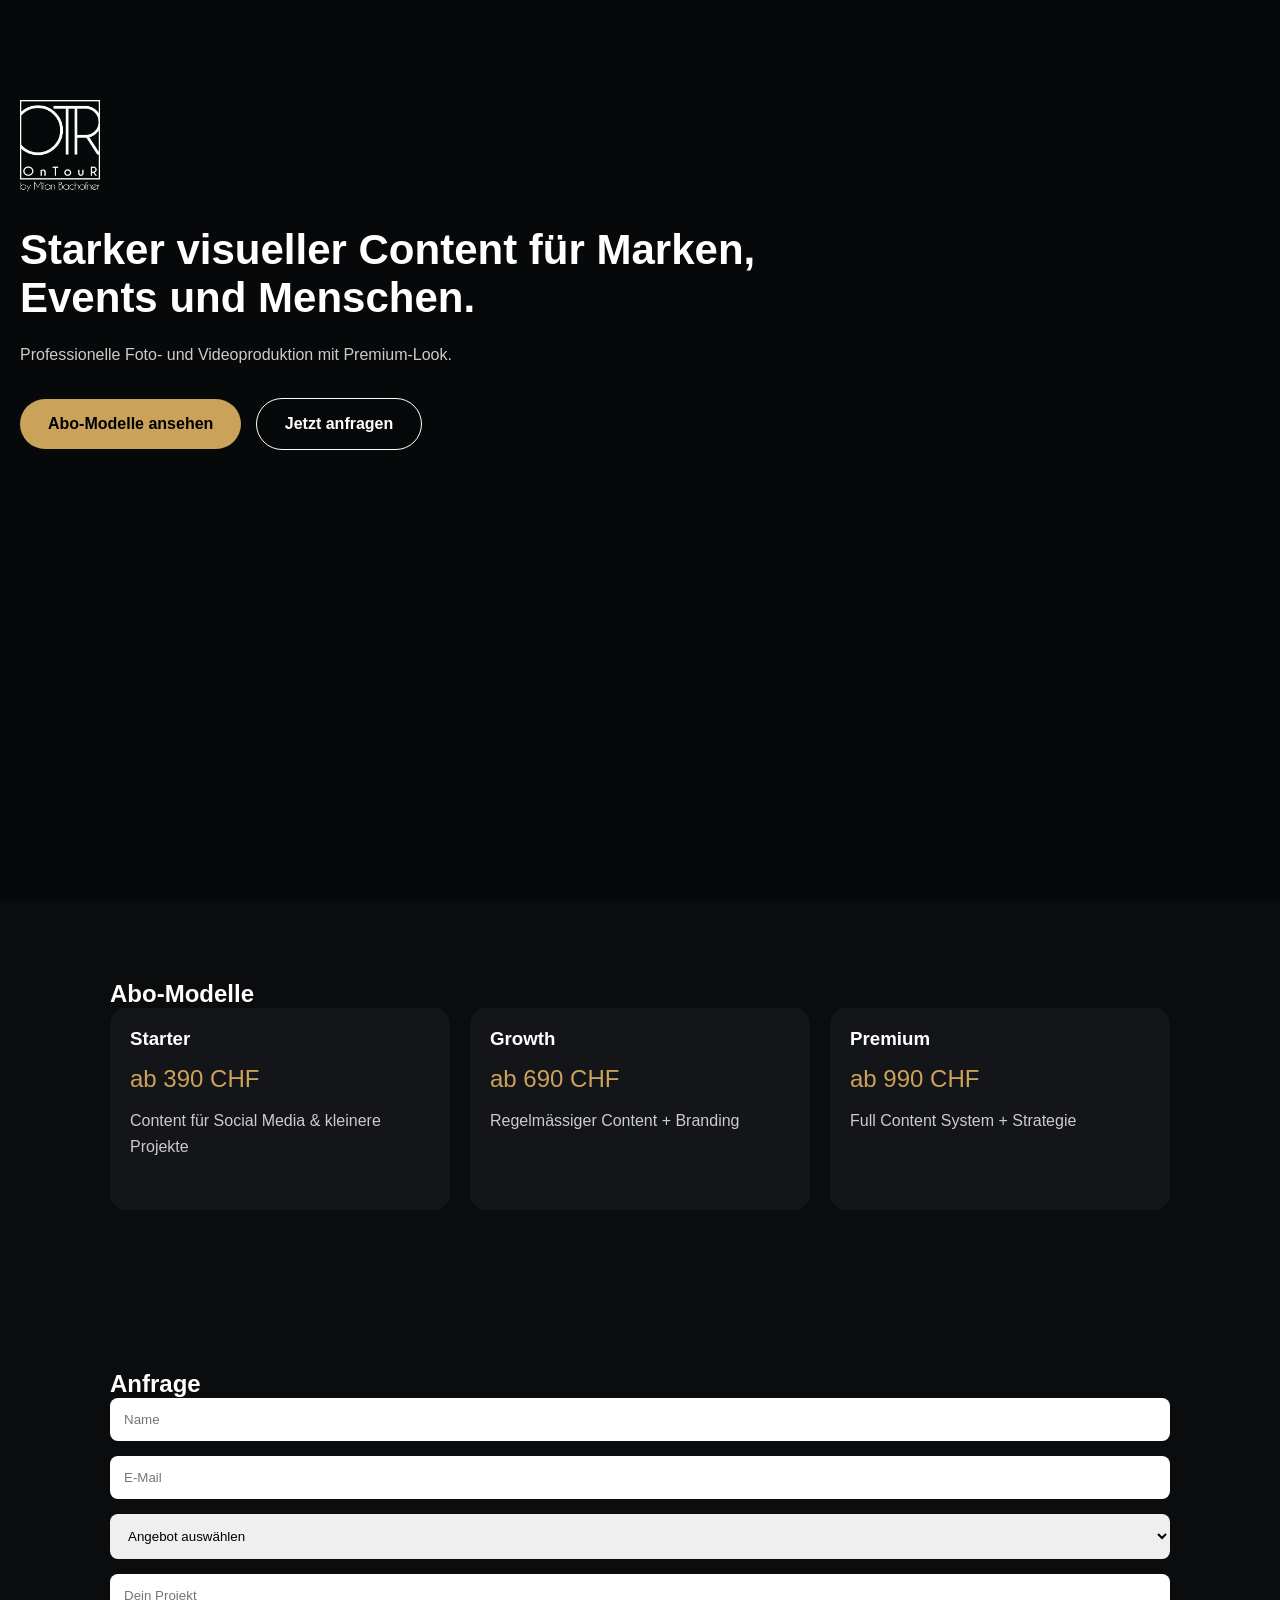
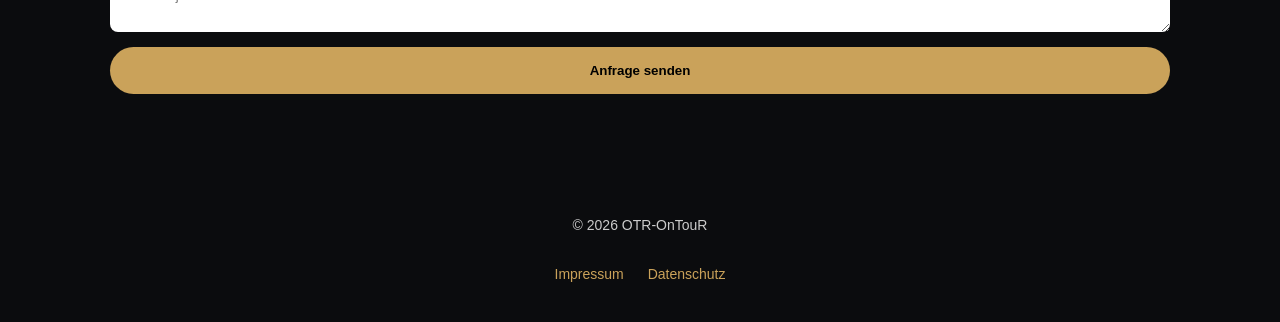
==== commit 4044313c: "index.html aktualisieren" ====
--- a/index.html
+++ b/index.html
@@ -1,319 +1,247 @@
 <!DOCTYPE html>
 <html lang="de">
 <head>
-  <meta charset="UTF-8" />
-  <meta name="viewport" content="width=device-width, initial-scale=1.0" />
-  <title>OTR-OnTouR | Foto & Video Produktion</title>
-  <meta name="description" content="OTR-OnTouR by Milan Bachofner – professionelle Foto- und Videoproduktion für Events, Business, Social Media und Markenauftritte." />
-
-  <script async src="https://www.googletagmanager.com/gtag/js?id=G-4JNCK3EB46"></script>
+  <meta charset="UTF-8">
+  <meta name="viewport" content="width=device-width, initial-scale=1.0">
+  <title>OTR-OnTouR</title>
+
+  <!-- Favicon -->
+  <link rel="icon" href="favicon.png">
+
+  <!-- Google Analytics (optional – nur wenn du ID hast) -->
+  <!--
+  <script async src="https://www.googletagmanager.com/gtag/js?id=DEINE-ID"></script>
   <script>
     window.dataLayer = window.dataLayer || [];
     function gtag(){dataLayer.push(arguments);}
     gtag('js', new Date());
-    gtag('config', 'G-4JNCK3EB46');
+    gtag('config', 'DEINE-ID');
   </script>
-
-  <link rel="icon" type="image/png" sizes="72x72" href="favicon(1).png">
-  <link rel="shortcut icon" href="favicon(1).png">
-  <link rel="apple-touch-icon" sizes="72x72" href="favicon(1).png">
-
-  <link rel="stylesheet" href="style.css?v=20260318_final_hero_fix_01" />
+  -->
+
+  <style>
+    * {
+      margin: 0;
+      padding: 0;
+      box-sizing: border-box;
+      font-family: Arial, sans-serif;
+    }
+
+    body {
+      background: #0b0c0e;
+      color: white;
+    }
+
+    /* HERO */
+    .hero {
+      position: relative;
+      height: 100vh;
+      overflow: hidden;
+    }
+
+    .hero video {
+      position: absolute;
+      top: 50%;
+      left: 50%;
+      width: auto;
+      height: 100%;
+      min-width: 100%;
+      min-height: 100%;
+      transform: translate(-50%, -50%);
+      object-fit: cover;
+      z-index: -1;
+    }
+
+    .overlay {
+      position: absolute;
+      inset: 0;
+      background: rgba(0,0,0,0.35);
+    }
+
+    .hero-content {
+      position: relative;
+      z-index: 2;
+      padding: 100px 20px;
+      max-width: 900px;
+    }
+
+    .logo {
+      width: 80px;
+      margin-bottom: 30px;
+    }
+
+    h1 {
+      font-size: 42px;
+      margin-bottom: 20px;
+    }
+
+    p {
+      color: #ccc;
+      margin-bottom: 30px;
+      line-height: 1.6;
+    }
+
+    .btn {
+      display: inline-block;
+      padding: 16px 28px;
+      border-radius: 40px;
+      text-decoration: none;
+      font-weight: bold;
+      margin-right: 10px;
+    }
+
+    .btn-primary {
+      background: #caa25a;
+      color: black;
+    }
+
+    .btn-secondary {
+      border: 1px solid white;
+      color: white;
+    }
+
+    /* SECTION */
+    .section {
+      padding: 80px 20px;
+      max-width: 1100px;
+      margin: auto;
+    }
+
+    .grid {
+      display: grid;
+      gap: 20px;
+      grid-template-columns: repeat(auto-fit, minmax(250px, 1fr));
+    }
+
+    .card {
+      background: #141518;
+      padding: 20px;
+      border-radius: 16px;
+    }
+
+    .price {
+      font-size: 24px;
+      margin: 10px 0;
+      color: #caa25a;
+    }
+
+    /* FORM */
+    form {
+      display: grid;
+      gap: 15px;
+    }
+
+    input, textarea, select {
+      padding: 14px;
+      border-radius: 8px;
+      border: none;
+    }
+
+    button {
+      background: #caa25a;
+      border: none;
+      padding: 16px;
+      border-radius: 40px;
+      font-weight: bold;
+      cursor: pointer;
+    }
+
+    /* FOOTER */
+    footer {
+      text-align: center;
+      padding: 40px 20px;
+      color: #aaa;
+      font-size: 14px;
+    }
+
+    footer a {
+      color: #caa25a;
+      text-decoration: none;
+      margin: 0 10px;
+    }
+
+  </style>
 </head>
-<body id="top">
-
-  <header class="hero">
-    <div class="video-bg">
-      <video
-        id="heroVideo"
-        autoplay
-        muted
-        loop
-        playsinline
-        webkit-playsinline
-        preload="metadata">
-        <source src="landingpage.mp4?v=20260318_09" type="video/mp4">
-      </video>
+<body>
+
+<!-- HERO -->
+<section class="hero">
+
+  <!-- VIDEO FIX (iPhone wichtig!) -->
+  <video autoplay muted loop playsinline webkit-playsinline>
+    <source src="landingpage.mp4" type="video/mp4">
+  </video>
+
+  <div class="overlay"></div>
+
+  <div class="hero-content">
+    <img src="Logo White_OTR-OnTouR.png" class="logo">
+
+    <h1>Starker visueller Content für Marken, Events und Menschen.</h1>
+
+    <p>Professionelle Foto- und Videoproduktion mit Premium-Look.</p>
+
+    <a href="#abo" class="btn btn-primary">Abo-Modelle ansehen</a>
+    <a href="#kontakt" class="btn btn-secondary">Jetzt anfragen</a>
+  </div>
+</section>
+
+<!-- ABOS -->
+<section id="abo" class="section">
+  <h2>Abo-Modelle</h2>
+
+  <div class="grid">
+    <div class="card">
+      <h3>Starter</h3>
+      <p class="price">ab 390 CHF</p>
+      <p>Content für Social Media & kleinere Projekte</p>
     </div>
 
-    <div class="overlay"></div>
-
-    <nav class="navbar">
-      <a href="#top" class="logo-wrap" aria-label="OTR-OnTouR Startseite">
-        <img src="Logo White_OTR-OnTouR.png" alt="OTR-OnTouR Logo" class="logo-img">
-      </a>
-
-      <div class="nav-links">
-        <a href="#abos">Abos</a>
-        <a href="#portfolio">Portfolio</a>
-        <a href="#einzelprojekt">Einzelprojekt</a>
-        <a href="#anfrage" class="nav-cta">Anfrage</a>
-      </div>
-    </nav>
-
-    <div class="hero-content">
-      <p class="eyebrow">Foto • Video • Social Media Content</p>
-      <h1>Starker visueller Content für Marken, Events und Menschen.</h1>
-      <p class="hero-text">
-        Professionelle Foto- und Videoproduktion mit Premium-Look.
-        Für Unternehmen, Künstler, Events und Social Media Auftritte.
-      </p>
-
-      <div class="hero-buttons">
-        <a href="#abos" class="btn btn-gold">Abo-Modelle ansehen</a>
-        <a href="#anfrage" class="btn btn-outline" onclick="selectOffer('Individuelle Anfrage')">Jetzt anfragen</a>
-      </div>
+    <div class="card">
+      <h3>Growth</h3>
+      <p class="price">ab 690 CHF</p>
+      <p>Regelmässiger Content + Branding</p>
     </div>
-  </header>
-
-  <section class="trust-bar">
-    <div class="trust-item">
-      <span class="trust-icon">
-        <svg viewBox="0 0 24 24" aria-hidden="true">
-          <path d="M12 2 4 5v6c0 5.25 3.4 10.1 8 11 4.6-.9 8-5.75 8-11V5l-8-3Zm0 4.2 4 1.5v3.1c0 3.45-1.96 6.7-4 7.78-2.04-1.08-4-4.33-4-7.78V7.7l4-1.5Z"/>
-        </svg>
-      </span>
-      <span>Professioneller Look</span>
+
+    <div class="card">
+      <h3>Premium</h3>
+      <p class="price">ab 990 CHF</p>
+      <p>Full Content System + Strategie</p>
     </div>
-
-    <div class="trust-item">
-      <span class="trust-icon">
-        <svg viewBox="0 0 24 24" aria-hidden="true">
-          <path d="M4 6h4l2-2h4l2 2h4v12H4V6Zm8 2.2-2.2 3.8H12l-1 3.8 4.2-5.8H13l1-1.8H12Z"/>
-        </svg>
-      </span>
-      <span>Cinematic Editing</span>
-    </div>
-
-    <div class="trust-item">
-      <span class="trust-icon">
-        <svg viewBox="0 0 24 24" aria-hidden="true">
-          <path d="M7 3a4 4 0 1 0 0 8 4 4 0 0 0 0-8Zm10 0a4 4 0 1 0 0 8 4 4 0 0 0 0-8ZM2 17c0-2.21 2.69-4 6-4s6 1.79 6 4v2H2v-2Zm8.8 2H22v-2c0-1.95-2.1-3.58-4.86-3.93 1.1.77 1.86 1.82 1.86 2.93v3Z"/>
-        </svg>
-      </span>
-      <span>Social Media Ready</span>
-    </div>
-
-    <div class="trust-item">
-      <span class="trust-icon">
-        <svg viewBox="0 0 24 24" aria-hidden="true">
-          <path d="M13 3a9 9 0 1 0 8.95 10h-2.02A7 7 0 1 1 13 5V3Zm1 1v6h6A6 6 0 0 0 14 4Zm-3.3 5.3 2.6 2.6 4.4-4.4 1.4 1.4-5.8 5.8-4-4 1.4-1.4Z"/>
-        </svg>
-      </span>
-      <span>Schnelle Lieferung</span>
-    </div>
-  </section>
-
-  <section id="abos" class="section">
-    <div class="container">
-      <p class="section-tag">Abo-Modelle</p>
-      <h2>Monatliche Content-Modelle für einen starken Auftritt</h2>
-      <p class="section-intro">
-        Regelmässiger Content schafft Vertrauen, Wiedererkennung und Sichtbarkeit.
-        Wähle das Modell, das zu deinem Unternehmen und deinem Bedarf passt.
-      </p>
-
-      <div class="cards">
-        <div class="card">
-          <p class="card-label">Starter</p>
-          <h3>Für den professionellen Einstieg</h3>
-          <p class="card-text">
-            Ideal für kleinere Businesses, Selbständige und lokale Brands, die regelmässig sichtbar sein wollen.
-          </p>
-          <ul>
-            <li>1 Produktion pro Monat</li>
-            <li>1 Kurzvideo / Reel</li>
-            <li>8 bearbeitete Fotos</li>
-            <li>Social-Media-ready</li>
-          </ul>
-          <div class="price">ab 590 CHF / Monat</div>
-          <button type="button" class="btn btn-gold full" onclick="selectOffer('Starter Abo')">Starter wählen</button>
-        </div>
-
-        <div class="card featured">
-          <p class="card-label">Growth</p>
-          <h3>Für konstante Sichtbarkeit</h3>
-          <p class="card-text">
-            Für Marken und Unternehmen, die professionell auftreten und regelmässig hochwertigen Content brauchen.
-          </p>
-          <ul>
-            <li>2 Produktionen pro Monat</li>
-            <li>3 Kurzvideos / Reels</li>
-            <li>20 bearbeitete Fotos</li>
-            <li>Content für Social Media & Website</li>
-          </ul>
-          <div class="price">ab 990 CHF / Monat</div>
-          <button type="button" class="btn btn-gold full" onclick="selectOffer('Growth Abo')">Growth wählen</button>
-        </div>
-
-        <div class="card">
-          <p class="card-label">Premium</p>
-          <h3>Für maximale Wirkung</h3>
-          <p class="card-text">
-            Für Unternehmen, Artists und Brands mit höherem Anspruch an Präsenz, Qualität und Kontinuität.
-          </p>
-          <ul>
-            <li>Foto + Video kombiniert</li>
-            <li>Laufende Content-Produktion</li>
-            <li>Priorisierte Bearbeitung</li>
-            <li>Kreative Begleitung</li>
-          </ul>
-          <div class="price">ab 1’490 CHF / Monat</div>
-          <button type="button" class="btn btn-gold full" onclick="selectOffer('Premium Abo')">Premium wählen</button>
-        </div>
-      </div>
-    </div>
-  </section>
-
-  <section id="portfolio" class="section portfolio">
-    <div class="container">
-      <p class="section-tag">Portfolio</p>
-      <h2>Beispiele für deinen möglichen Look</h2>
-
-      <div class="portfolio-grid">
-        <div class="portfolio-item portfolio-landscape">
-          <div class="portfolio-media">
-            <video class="portfolio-video" muted loop playsinline webkit-playsinline preload="metadata">
-              <source src="video_business.mp4" type="video/mp4">
-            </video>
-          </div>
-          <div class="portfolio-overlay">Business Content</div>
-        </div>
-
-        <div class="portfolio-item portfolio-landscape">
-          <div class="portfolio-media">
-            <video class="portfolio-video" muted loop playsinline webkit-playsinline preload="metadata">
-              <source src="video_cinematic.mp4" type="video/mp4">
-            </video>
-          </div>
-          <div class="portfolio-overlay">Cinematic Video</div>
-        </div>
-
-        <div class="portfolio-item portfolio-portrait portfolio-hover-swap">
-          <div class="portfolio-media">
-            <img src="event.jpg" alt="Event Visuals" class="swap-photo">
-            <video class="swap-video" muted loop playsinline webkit-playsinline preload="metadata" poster="event.jpg">
-              <source src="video_event.mp4" type="video/mp4">
-            </video>
-          </div>
-          <div class="portfolio-overlay">Event Visuals</div>
-        </div>
-
-        <div class="portfolio-item portfolio-portrait portfolio-hover-swap">
-          <div class="portfolio-media">
-            <img src="portrait_branding.jpg" alt="Portrait & Branding" class="swap-photo">
-            <video class="swap-video" muted loop playsinline webkit-playsinline preload="metadata" poster="portrait_branding.jpg">
-              <source src="video_portrait_branding.mp4" type="video/mp4">
-            </video>
-          </div>
-          <div class="portfolio-overlay">Portrait & Branding</div>
-        </div>
-      </div>
-    </div>
-  </section>
-
-  <section id="einzelprojekt" class="section single-project-section">
-    <div class="container single-project-wrap">
-      <p class="section-tag">Einzelprojekt</p>
-      <h2>Lieber ein Einzelprojekt statt ein Abo?</h2>
-      <p class="section-intro">
-        Auch Einzelanfragen sind möglich — ob Fotoshooting, Event-Video, Portraits oder kombinierte Produktionen.
-        Ideal für einmalige Projekte, spezielle Kampagnen oder den ersten gemeinsamen Auftrag.
-      </p>
-
-      <div class="single-project-points">
-        <div class="single-project-point">Fotoshooting</div>
-        <div class="single-project-point">Videoprojekt</div>
-        <div class="single-project-point">Foto + Video</div>
-      </div>
-
-      <div class="single-project-cta">
-        <button type="button" class="btn btn-gold" onclick="selectOffer('Einzelprojekt Foto + Video')">Einzelprojekt anfragen</button>
-      </div>
-    </div>
-  </section>
-
-  <section class="section why">
-    <div class="container split">
-      <div>
-        <p class="section-tag">Warum OTR-OnTouR</p>
-        <h2>Kein Standard. Sondern Content mit Wirkung.</h2>
-      </div>
-      <div>
-        <p>
-          Gute Bilder sehen nicht nur schön aus. Sie schaffen Vertrauen.
-          Gute Videos ziehen Aufmerksamkeit und halten sie.
-          Genau dafür ist OTR-OnTouR aufgebaut.
-        </p>
-
-        <div class="why-points">
-          <div class="why-box">
-            <h4>Premium Look</h4>
-            <p>Saubere Bildsprache, hochwertige Bearbeitung und professioneller Gesamteindruck.</p>
-          </div>
-          <div class="why-box">
-            <h4>Schneller Ablauf</h4>
-            <p>Klare Kommunikation, effiziente Umsetzung und saubere Lieferung.</p>
-          </div>
-          <div class="why-box">
-            <h4>Direkt für Social Media nutzbar</h4>
-            <p>Inhalte, die nicht nur gut aussehen, sondern auch online performen.</p>
-          </div>
-        </div>
-      </div>
-    </div>
-  </section>
-
-  <section id="anfrage" class="section form-section">
-    <div class="container narrow">
-      <p class="section-tag">Anfrage</p>
-      <h2>Projekt oder Angebot anfragen</h2>
-      <p class="form-intro">
-        Wähle dein gewünschtes Modell oder Projekt und beschreibe kurz dein Vorhaben.
-      </p>
-
-      <form class="contact-form" action="mailto:info@otr-ontour.com" method="post" enctype="text/plain">
-        <input type="text" name="Name" placeholder="Name" required />
-        <input type="email" name="E-Mail" placeholder="E-Mail" required />
-        <input type="text" name="Telefon" placeholder="Telefon / WhatsApp (optional)" />
-
-        <select id="offer" name="Angebot" required>
-          <option value="" selected disabled>Gewähltes Angebot auswählen</option>
-          <option value="Starter Abo">Starter Abo</option>
-          <option value="Growth Abo">Growth Abo</option>
-          <option value="Premium Abo">Premium Abo</option>
-          <option value="Einzelprojekt Fotoshooting">Einzelprojekt Fotoshooting</option>
-          <option value="Einzelprojekt Videoprojekt">Einzelprojekt Videoprojekt</option>
-          <option value="Einzelprojekt Foto + Video">Einzelprojekt Foto + Video</option>
-          <option value="Individuelle Anfrage">Individuelle Anfrage</option>
-        </select>
-
-        <textarea name="Projekt" rows="6" placeholder="Beschreibe kurz dein Projekt, Ort, Datum und was du brauchst." required></textarea>
-        <button type="submit" class="btn btn-gold full">Anfrage senden</button>
-      </form>
-
-      <div class="direct-links icon-only-links">
-        <a class="icon-only-button" href="mailto:info@otr-ontour.com?subject=Anfrage%20OTR-OnTouR" aria-label="Per E-Mail anfragen">
-          <img src="icon-mail(1).png" alt="" class="button-icon-large">
-        </a>
-
-        <a class="icon-only-button" href="https://www.instagram.com/otr_ontour" target="_blank" rel="noopener" aria-label="Instagram öffnen">
-          <img src="icon-instagram(1).png" alt="" class="button-icon-large">
-        </a>
-      </div>
-    </div>
-  </section>
-
-  <footer class="site-footer">
-    <p>© 2026 OTR-OnTouR by Milan Bachofner</p>
-  </footer>
-
-  <a href="#top" class="back-to-top" aria-label="Nach oben scrollen">
-    <svg viewBox="0 0 24 24" aria-hidden="true">
-      <path d="M12 5l7 7-1.4 1.4L13 8.8V20h-2V8.8l-4.6 4.6L5 12l7-7z"/>
-    </svg>
-  </a>
-
-  <script src="script.js?v=20260318_final_hero_fix_01"></script>
+  </div>
+</section>
+
+<!-- KONTAKT -->
+<section id="kontakt" class="section">
+  <h2>Anfrage</h2>
+
+  <form action="https://formspree.io/f/YOUR-ID" method="POST">
+    
+    <input type="text" name="name" placeholder="Name" required>
+    
+    <input type="email" name="email" placeholder="E-Mail" required>
+
+    <select name="angebot">
+      <option value="">Angebot auswählen</option>
+      <option>Starter</option>
+      <option>Growth</option>
+      <option>Premium</option>
+      <option>Einzelprojekt</option>
+    </select>
+
+    <textarea name="message" placeholder="Dein Projekt"></textarea>
+
+    <button type="submit">Anfrage senden</button>
+
+  </form>
+</section>
+
+<!-- FOOTER -->
+<footer>
+  <p>© 2026 OTR-OnTouR</p>
+  <a href="impressum.html">Impressum</a>
+  <a href="datenschutz.html">Datenschutz</a>
+</footer>
+
 </body>
 </html>
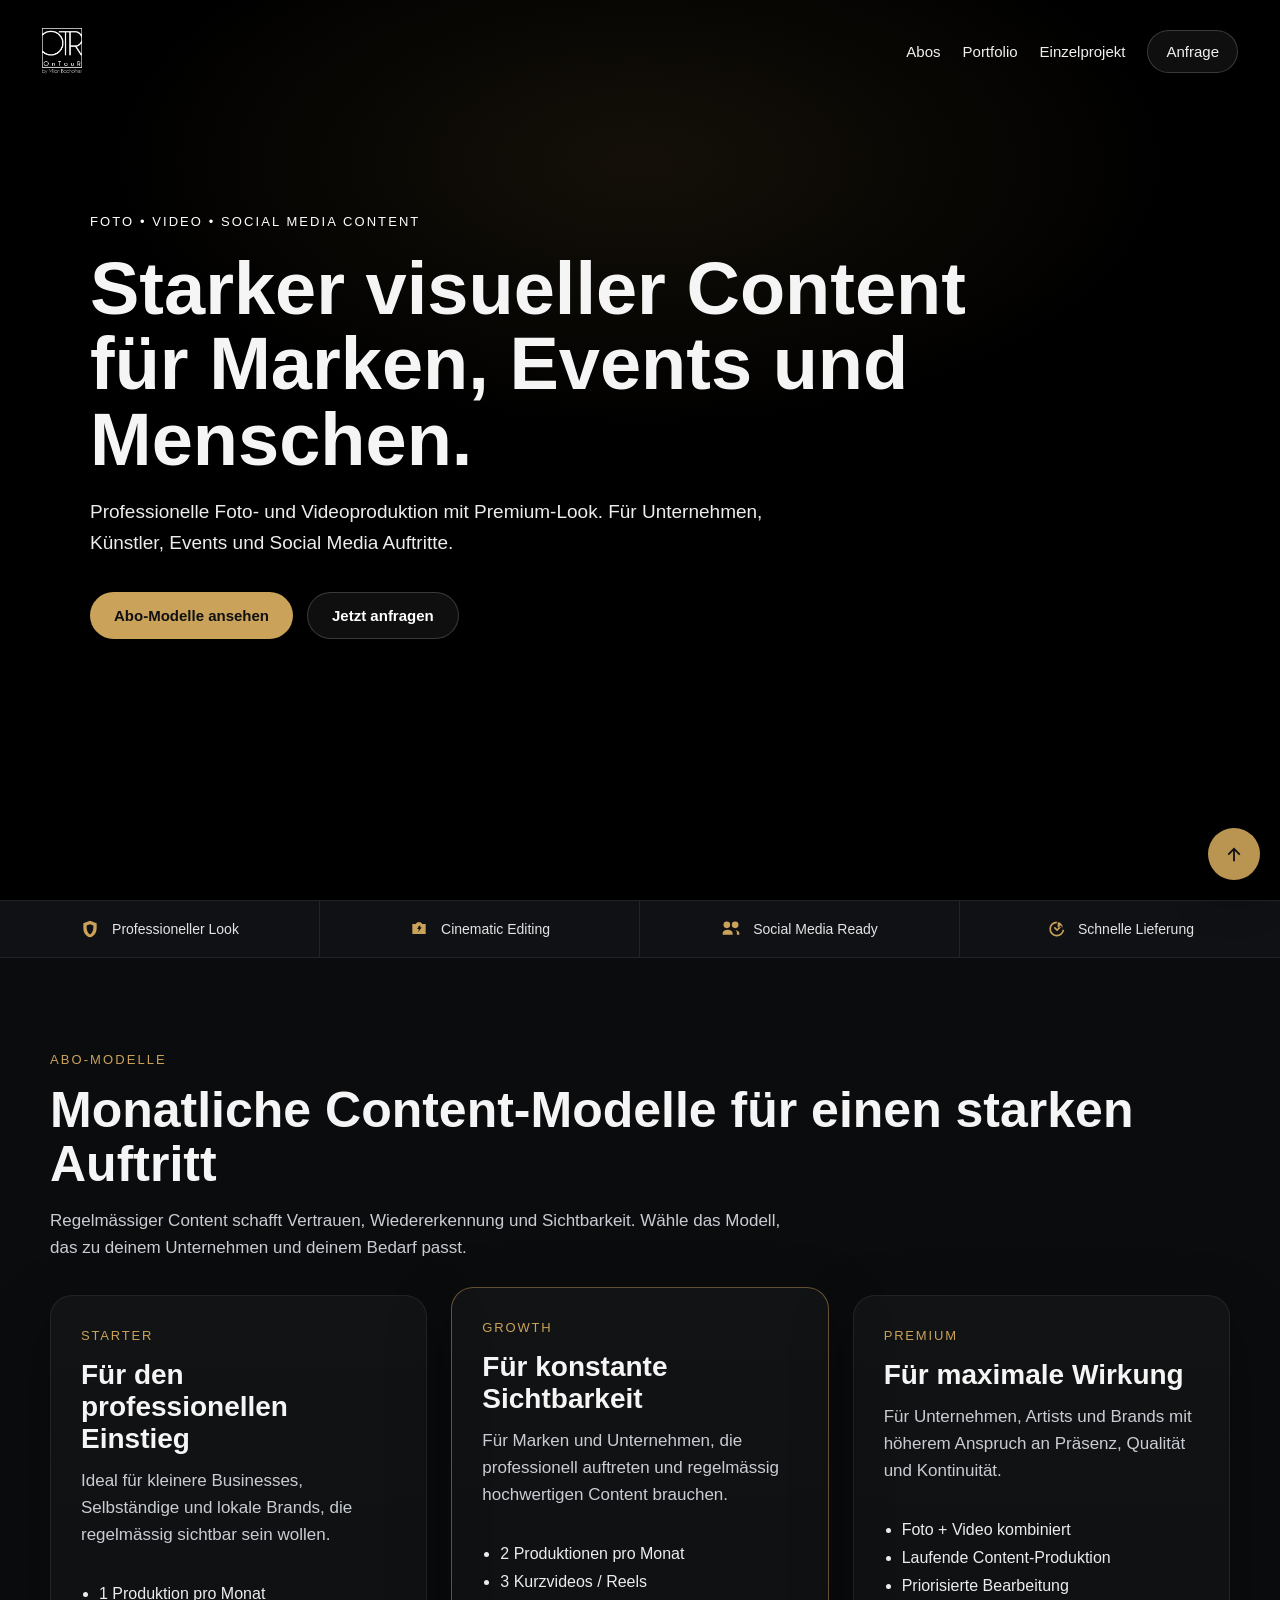
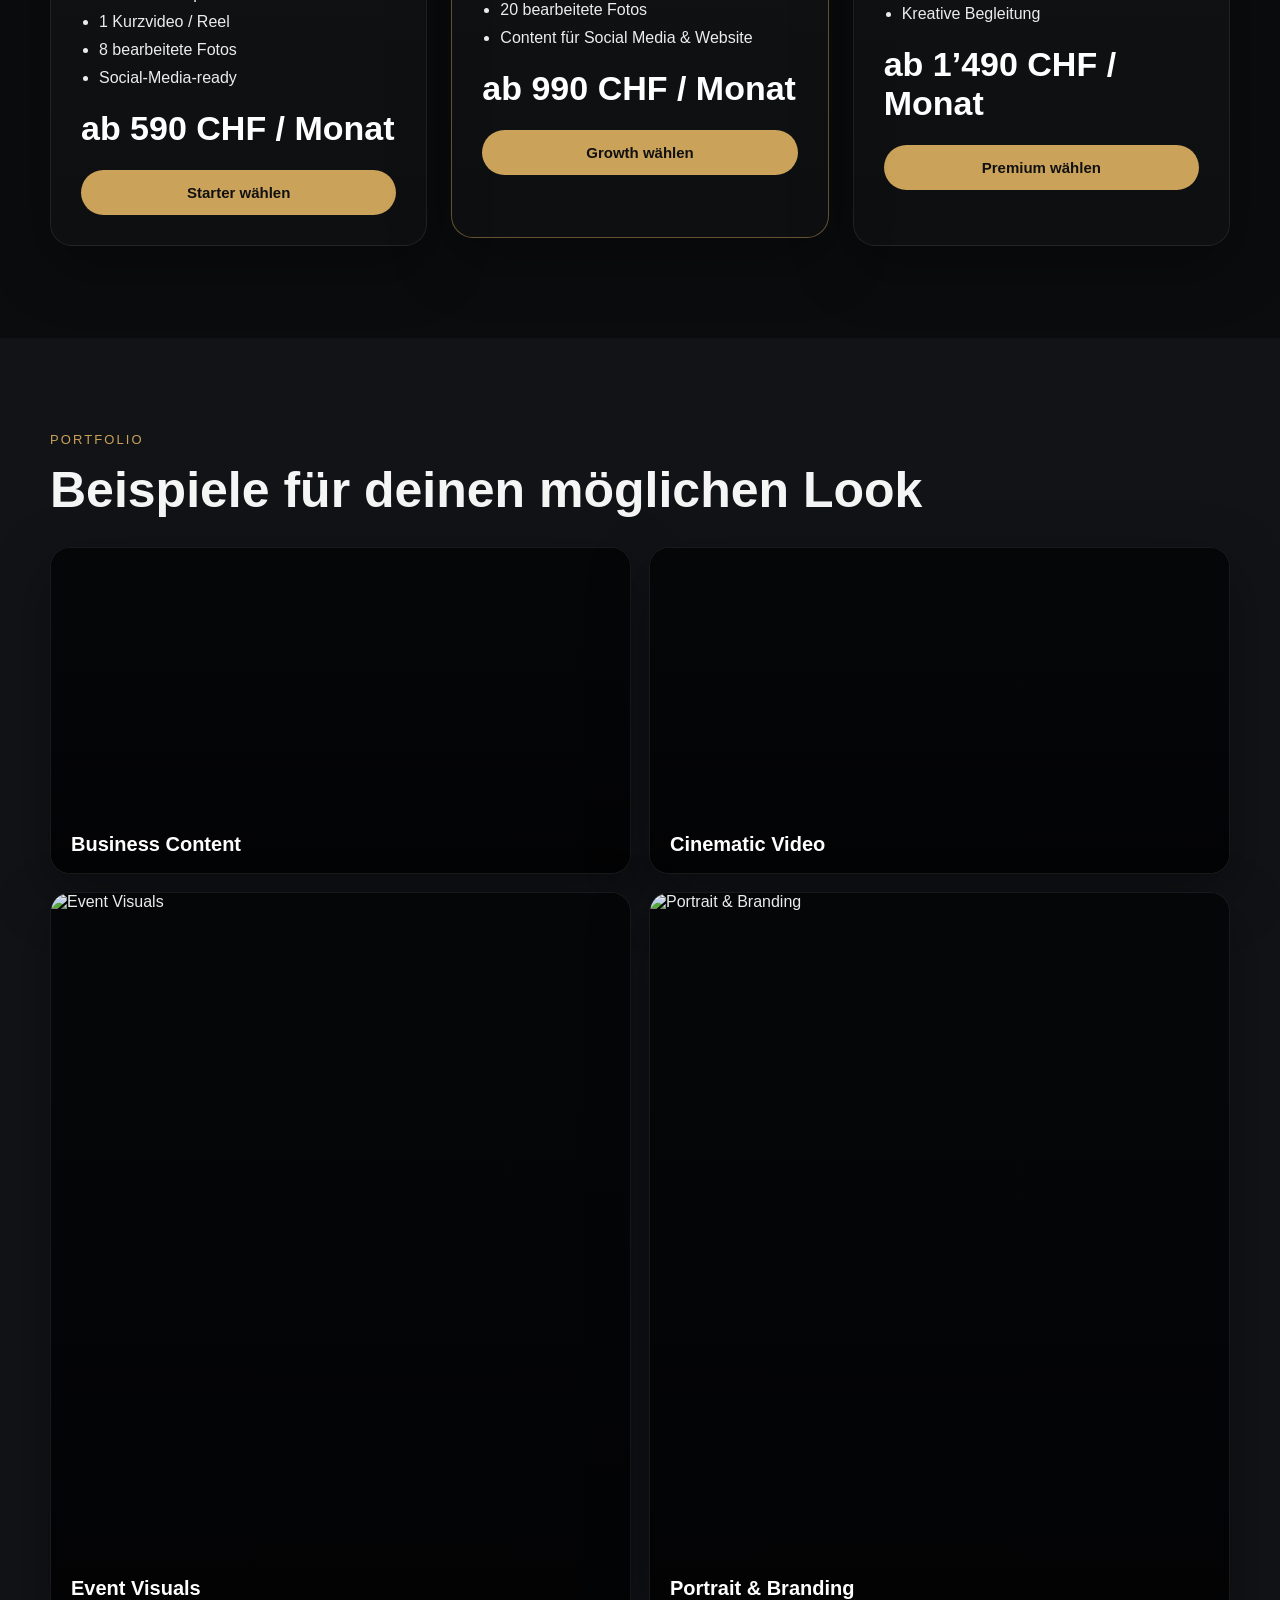
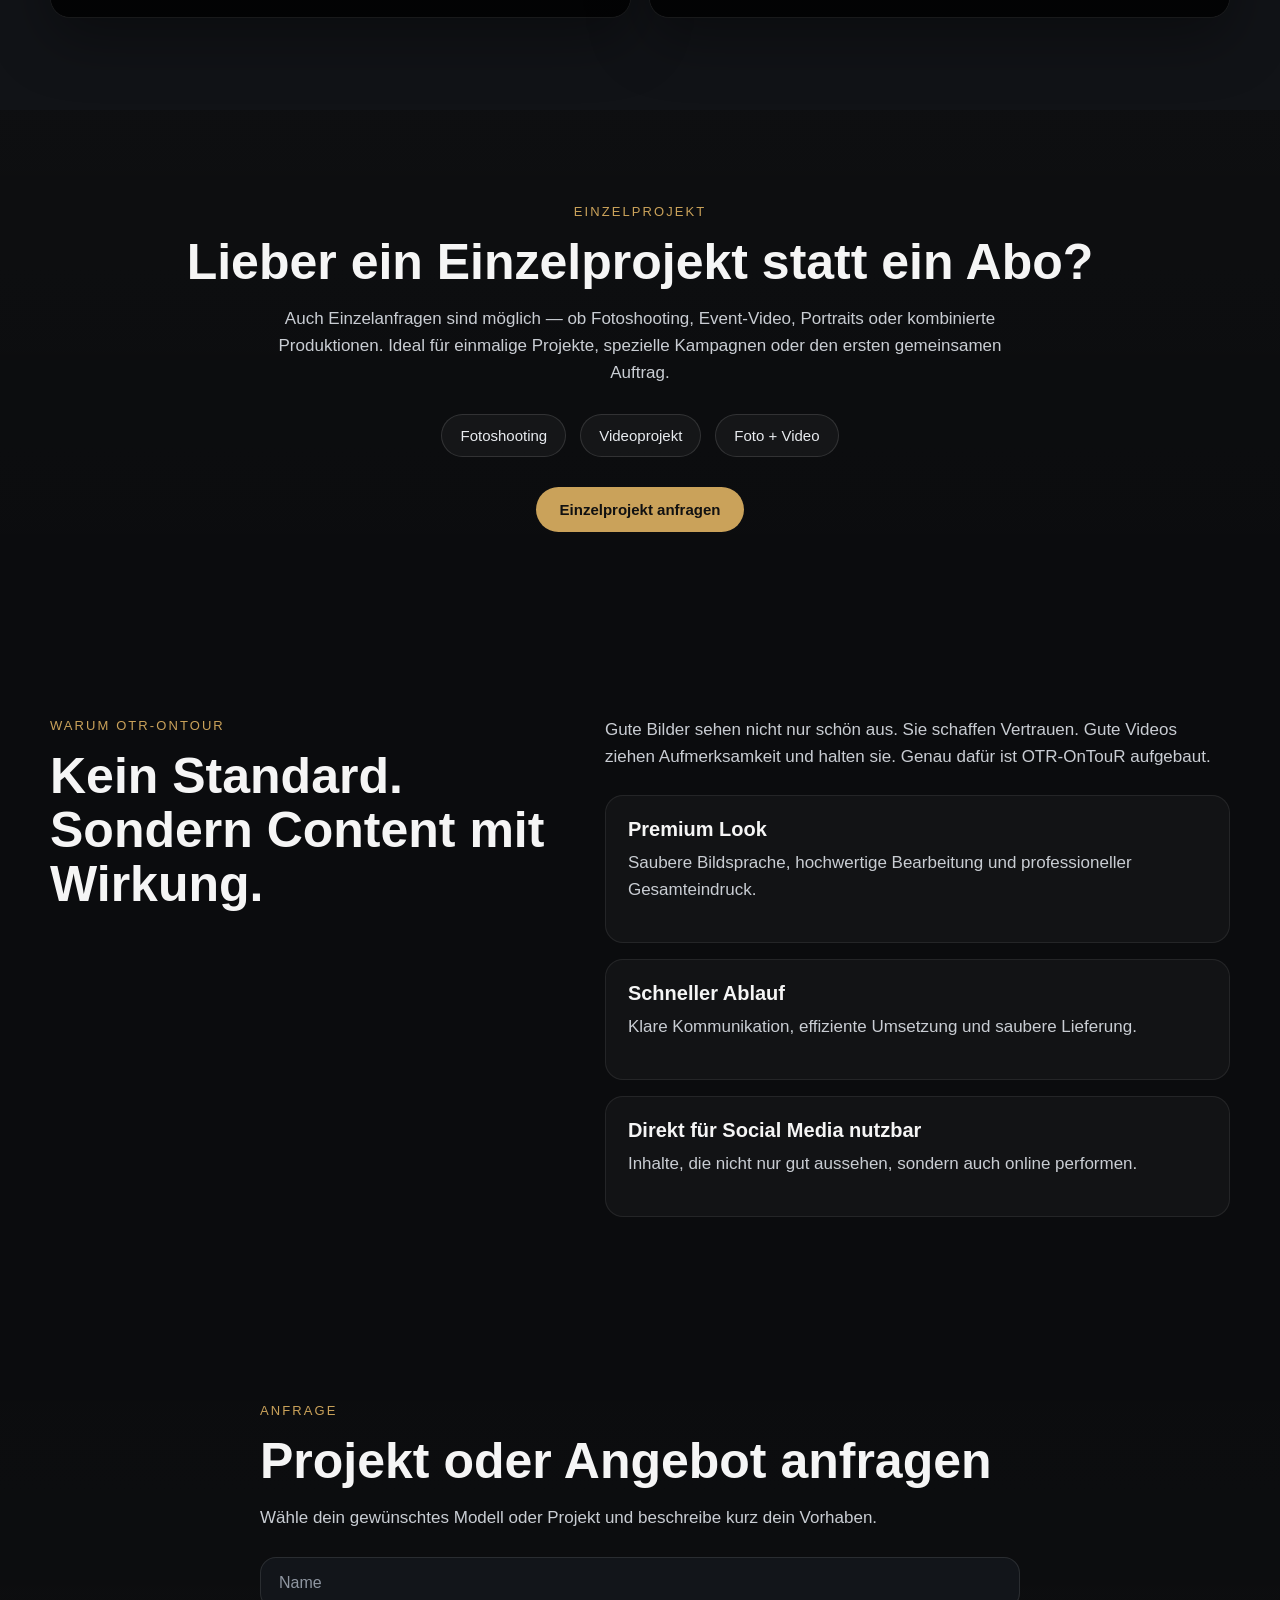
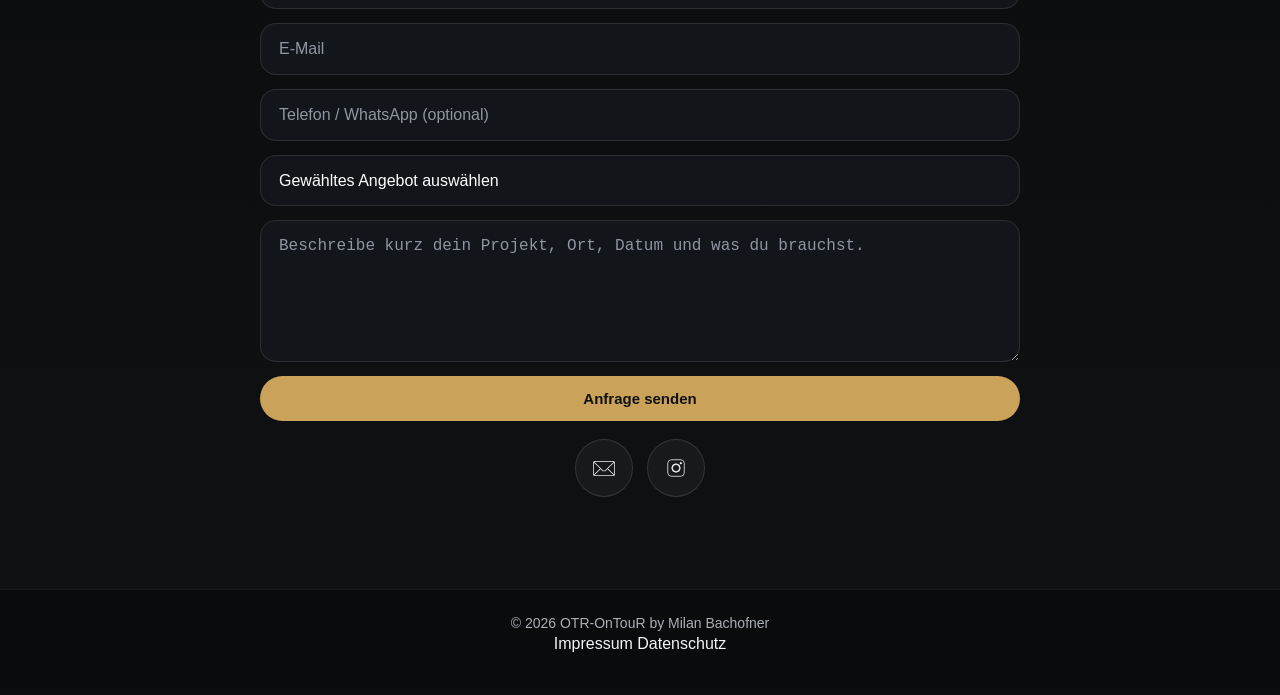
==== commit 8dc0e85d: "index.html aktualisieren" ====
--- a/index.html
+++ b/index.html
@@ -1,247 +1,324 @@
 <!DOCTYPE html>
 <html lang="de">
 <head>
-  <meta charset="UTF-8">
-  <meta name="viewport" content="width=device-width, initial-scale=1.0">
-  <title>OTR-OnTouR</title>
-
-  <!-- Favicon -->
-  <link rel="icon" href="favicon.png">
-
-  <!-- Google Analytics (optional – nur wenn du ID hast) -->
-  <!--
-  <script async src="https://www.googletagmanager.com/gtag/js?id=DEINE-ID"></script>
+  <meta charset="UTF-8" />
+  <meta name="viewport" content="width=device-width, initial-scale=1.0" />
+  <title>OTR-OnTouR | Foto & Video Produktion</title>
+  <meta name="description" content="OTR-OnTouR by Milan Bachofner – professionelle Foto- und Videoproduktion für Events, Business, Social Media und Markenauftritte." />
+
+  <!-- Google Analytics 4 -->
+  <script async src="https://www.googletagmanager.com/gtag/js?id=G-4JNCK3EB46"></script>
   <script>
     window.dataLayer = window.dataLayer || [];
     function gtag(){dataLayer.push(arguments);}
     gtag('js', new Date());
-    gtag('config', 'DEINE-ID');
+    gtag('config', 'G-4JNCK3EB46');
   </script>
-  -->
-
-  <style>
-    * {
-      margin: 0;
-      padding: 0;
-      box-sizing: border-box;
-      font-family: Arial, sans-serif;
-    }
-
-    body {
-      background: #0b0c0e;
-      color: white;
-    }
-
-    /* HERO */
-    .hero {
-      position: relative;
-      height: 100vh;
-      overflow: hidden;
-    }
-
-    .hero video {
-      position: absolute;
-      top: 50%;
-      left: 50%;
-      width: auto;
-      height: 100%;
-      min-width: 100%;
-      min-height: 100%;
-      transform: translate(-50%, -50%);
-      object-fit: cover;
-      z-index: -1;
-    }
-
-    .overlay {
-      position: absolute;
-      inset: 0;
-      background: rgba(0,0,0,0.35);
-    }
-
-    .hero-content {
-      position: relative;
-      z-index: 2;
-      padding: 100px 20px;
-      max-width: 900px;
-    }
-
-    .logo {
-      width: 80px;
-      margin-bottom: 30px;
-    }
-
-    h1 {
-      font-size: 42px;
-      margin-bottom: 20px;
-    }
-
-    p {
-      color: #ccc;
-      margin-bottom: 30px;
-      line-height: 1.6;
-    }
-
-    .btn {
-      display: inline-block;
-      padding: 16px 28px;
-      border-radius: 40px;
-      text-decoration: none;
-      font-weight: bold;
-      margin-right: 10px;
-    }
-
-    .btn-primary {
-      background: #caa25a;
-      color: black;
-    }
-
-    .btn-secondary {
-      border: 1px solid white;
-      color: white;
-    }
-
-    /* SECTION */
-    .section {
-      padding: 80px 20px;
-      max-width: 1100px;
-      margin: auto;
-    }
-
-    .grid {
-      display: grid;
-      gap: 20px;
-      grid-template-columns: repeat(auto-fit, minmax(250px, 1fr));
-    }
-
-    .card {
-      background: #141518;
-      padding: 20px;
-      border-radius: 16px;
-    }
-
-    .price {
-      font-size: 24px;
-      margin: 10px 0;
-      color: #caa25a;
-    }
-
-    /* FORM */
-    form {
-      display: grid;
-      gap: 15px;
-    }
-
-    input, textarea, select {
-      padding: 14px;
-      border-radius: 8px;
-      border: none;
-    }
-
-    button {
-      background: #caa25a;
-      border: none;
-      padding: 16px;
-      border-radius: 40px;
-      font-weight: bold;
-      cursor: pointer;
-    }
-
-    /* FOOTER */
-    footer {
-      text-align: center;
-      padding: 40px 20px;
-      color: #aaa;
-      font-size: 14px;
-    }
-
-    footer a {
-      color: #caa25a;
-      text-decoration: none;
-      margin: 0 10px;
-    }
-
-  </style>
+
+  <link rel="icon" type="image/png" sizes="72x72" href="favicon(1).png">
+  <link rel="shortcut icon" href="favicon(1).png">
+  <link rel="apple-touch-icon" sizes="72x72" href="favicon(1).png">
+
+  <link rel="stylesheet" href="style.css?v=20260319_fullsite_01" />
 </head>
-<body>
-
-<!-- HERO -->
-<section class="hero">
-
-  <!-- VIDEO FIX (iPhone wichtig!) -->
-  <video autoplay muted loop playsinline webkit-playsinline>
-    <source src="landingpage.mp4" type="video/mp4">
-  </video>
-
-  <div class="overlay"></div>
-
-  <div class="hero-content">
-    <img src="Logo White_OTR-OnTouR.png" class="logo">
-
-    <h1>Starker visueller Content für Marken, Events und Menschen.</h1>
-
-    <p>Professionelle Foto- und Videoproduktion mit Premium-Look.</p>
-
-    <a href="#abo" class="btn btn-primary">Abo-Modelle ansehen</a>
-    <a href="#kontakt" class="btn btn-secondary">Jetzt anfragen</a>
-  </div>
-</section>
-
-<!-- ABOS -->
-<section id="abo" class="section">
-  <h2>Abo-Modelle</h2>
-
-  <div class="grid">
-    <div class="card">
-      <h3>Starter</h3>
-      <p class="price">ab 390 CHF</p>
-      <p>Content für Social Media & kleinere Projekte</p>
-    </div>
-
-    <div class="card">
-      <h3>Growth</h3>
-      <p class="price">ab 690 CHF</p>
-      <p>Regelmässiger Content + Branding</p>
-    </div>
-
-    <div class="card">
-      <h3>Premium</h3>
-      <p class="price">ab 990 CHF</p>
-      <p>Full Content System + Strategie</p>
-    </div>
-  </div>
-</section>
-
-<!-- KONTAKT -->
-<section id="kontakt" class="section">
-  <h2>Anfrage</h2>
-
-  <form action="https://formspree.io/f/YOUR-ID" method="POST">
-    
-    <input type="text" name="name" placeholder="Name" required>
-    
-    <input type="email" name="email" placeholder="E-Mail" required>
-
-    <select name="angebot">
-      <option value="">Angebot auswählen</option>
-      <option>Starter</option>
-      <option>Growth</option>
-      <option>Premium</option>
-      <option>Einzelprojekt</option>
-    </select>
-
-    <textarea name="message" placeholder="Dein Projekt"></textarea>
-
-    <button type="submit">Anfrage senden</button>
-
-  </form>
-</section>
-
-<!-- FOOTER -->
-<footer>
-  <p>© 2026 OTR-OnTouR</p>
-  <a href="impressum.html">Impressum</a>
-  <a href="datenschutz.html">Datenschutz</a>
-</footer>
-
+<body id="top">
+
+  <header class="hero">
+    <div class="video-bg">
+      <video
+        id="heroVideo"
+        autoplay
+        muted
+        loop
+        playsinline
+        webkit-playsinline
+        preload="metadata">
+        <source src="landingpage.mp4?v=20260319_01" type="video/mp4">
+      </video>
+    </div>
+
+    <div class="overlay"></div>
+
+    <nav class="navbar">
+      <a href="#top" class="logo-wrap" aria-label="OTR-OnTouR Startseite">
+        <img src="Logo White_OTR-OnTouR.png" alt="OTR-OnTouR Logo" class="logo-img">
+      </a>
+
+      <div class="nav-links">
+        <a href="#abos">Abos</a>
+        <a href="#portfolio">Portfolio</a>
+        <a href="#einzelprojekt">Einzelprojekt</a>
+        <a href="#anfrage" class="nav-cta">Anfrage</a>
+      </div>
+    </nav>
+
+    <div class="hero-content">
+      <p class="eyebrow">Foto • Video • Social Media Content</p>
+      <h1>Starker visueller Content für Marken, Events und Menschen.</h1>
+      <p class="hero-text">
+        Professionelle Foto- und Videoproduktion mit Premium-Look.
+        Für Unternehmen, Künstler, Events und Social Media Auftritte.
+      </p>
+
+      <div class="hero-buttons">
+        <a href="#abos" class="btn btn-gold">Abo-Modelle ansehen</a>
+        <a href="#anfrage" class="btn btn-outline" onclick="selectOffer('Individuelle Anfrage')">Jetzt anfragen</a>
+      </div>
+    </div>
+  </header>
+
+  <section class="trust-bar">
+    <div class="trust-item">
+      <span class="trust-icon">
+        <svg viewBox="0 0 24 24" aria-hidden="true">
+          <path d="M12 2 4 5v6c0 5.25 3.4 10.1 8 11 4.6-.9 8-5.75 8-11V5l-8-3Zm0 4.2 4 1.5v3.1c0 3.45-1.96 6.7-4 7.78-2.04-1.08-4-4.33-4-7.78V7.7l4-1.5Z"/>
+        </svg>
+      </span>
+      <span>Professioneller Look</span>
+    </div>
+
+    <div class="trust-item">
+      <span class="trust-icon">
+        <svg viewBox="0 0 24 24" aria-hidden="true">
+          <path d="M4 6h4l2-2h4l2 2h4v12H4V6Zm8 2.2-2.2 3.8H12l-1 3.8 4.2-5.8H13l1-1.8H12Z"/>
+        </svg>
+      </span>
+      <span>Cinematic Editing</span>
+    </div>
+
+    <div class="trust-item">
+      <span class="trust-icon">
+        <svg viewBox="0 0 24 24" aria-hidden="true">
+          <path d="M7 3a4 4 0 1 0 0 8 4 4 0 0 0 0-8Zm10 0a4 4 0 1 0 0 8 4 4 0 0 0 0-8ZM2 17c0-2.21 2.69-4 6-4s6 1.79 6 4v2H2v-2Zm8.8 2H22v-2c0-1.95-2.1-3.58-4.86-3.93 1.1.77 1.86 1.82 1.86 2.93v3Z"/>
+        </svg>
+      </span>
+      <span>Social Media Ready</span>
+    </div>
+
+    <div class="trust-item">
+      <span class="trust-icon">
+        <svg viewBox="0 0 24 24" aria-hidden="true">
+          <path d="M13 3a9 9 0 1 0 8.95 10h-2.02A7 7 0 1 1 13 5V3Zm1 1v6h6A6 6 0 0 0 14 4Zm-3.3 5.3 2.6 2.6 4.4-4.4 1.4 1.4-5.8 5.8-4-4 1.4-1.4Z"/>
+        </svg>
+      </span>
+      <span>Schnelle Lieferung</span>
+    </div>
+  </section>
+
+  <section id="abos" class="section">
+    <div class="container">
+      <p class="section-tag">Abo-Modelle</p>
+      <h2>Monatliche Content-Modelle für einen starken Auftritt</h2>
+      <p class="section-intro">
+        Regelmässiger Content schafft Vertrauen, Wiedererkennung und Sichtbarkeit.
+        Wähle das Modell, das zu deinem Unternehmen und deinem Bedarf passt.
+      </p>
+
+      <div class="cards">
+        <div class="card">
+          <p class="card-label">Starter</p>
+          <h3>Für den professionellen Einstieg</h3>
+          <p class="card-text">
+            Ideal für kleinere Businesses, Selbständige und lokale Brands, die regelmässig sichtbar sein wollen.
+          </p>
+          <ul>
+            <li>1 Produktion pro Monat</li>
+            <li>1 Kurzvideo / Reel</li>
+            <li>8 bearbeitete Fotos</li>
+            <li>Social-Media-ready</li>
+          </ul>
+          <div class="price">ab 590 CHF / Monat</div>
+          <button type="button" class="btn btn-gold full" onclick="selectOffer('Starter Abo')">Starter wählen</button>
+        </div>
+
+        <div class="card featured">
+          <p class="card-label">Growth</p>
+          <h3>Für konstante Sichtbarkeit</h3>
+          <p class="card-text">
+            Für Marken und Unternehmen, die professionell auftreten und regelmässig hochwertigen Content brauchen.
+          </p>
+          <ul>
+            <li>2 Produktionen pro Monat</li>
+            <li>3 Kurzvideos / Reels</li>
+            <li>20 bearbeitete Fotos</li>
+            <li>Content für Social Media & Website</li>
+          </ul>
+          <div class="price">ab 990 CHF / Monat</div>
+          <button type="button" class="btn btn-gold full" onclick="selectOffer('Growth Abo')">Growth wählen</button>
+        </div>
+
+        <div class="card">
+          <p class="card-label">Premium</p>
+          <h3>Für maximale Wirkung</h3>
+          <p class="card-text">
+            Für Unternehmen, Artists und Brands mit höherem Anspruch an Präsenz, Qualität und Kontinuität.
+          </p>
+          <ul>
+            <li>Foto + Video kombiniert</li>
+            <li>Laufende Content-Produktion</li>
+            <li>Priorisierte Bearbeitung</li>
+            <li>Kreative Begleitung</li>
+          </ul>
+          <div class="price">ab 1’490 CHF / Monat</div>
+          <button type="button" class="btn btn-gold full" onclick="selectOffer('Premium Abo')">Premium wählen</button>
+        </div>
+      </div>
+    </div>
+  </section>
+
+  <section id="portfolio" class="section portfolio">
+    <div class="container">
+      <p class="section-tag">Portfolio</p>
+      <h2>Beispiele für deinen möglichen Look</h2>
+
+      <div class="portfolio-grid">
+        <div class="portfolio-item portfolio-landscape">
+          <div class="portfolio-media">
+            <video class="portfolio-video" muted loop playsinline webkit-playsinline preload="metadata">
+              <source src="video_business.mp4" type="video/mp4">
+            </video>
+          </div>
+          <div class="portfolio-overlay">Business Content</div>
+        </div>
+
+        <div class="portfolio-item portfolio-landscape">
+          <div class="portfolio-media">
+            <video class="portfolio-video" muted loop playsinline webkit-playsinline preload="metadata">
+              <source src="video_cinematic.mp4" type="video/mp4">
+            </video>
+          </div>
+          <div class="portfolio-overlay">Cinematic Video</div>
+        </div>
+
+        <div class="portfolio-item portfolio-portrait portfolio-hover-swap">
+          <div class="portfolio-media">
+            <img src="event.jpg" alt="Event Visuals" class="swap-photo">
+            <video class="swap-video" muted loop playsinline webkit-playsinline preload="metadata" poster="event.jpg">
+              <source src="video_event.mp4" type="video/mp4">
+            </video>
+          </div>
+          <div class="portfolio-overlay">Event Visuals</div>
+        </div>
+
+        <div class="portfolio-item portfolio-portrait portfolio-hover-swap">
+          <div class="portfolio-media">
+            <img src="portrait_branding.jpg" alt="Portrait & Branding" class="swap-photo">
+            <video class="swap-video" muted loop playsinline webkit-playsinline preload="metadata" poster="portrait_branding.jpg">
+              <source src="video_portrait_branding.mp4" type="video/mp4">
+            </video>
+          </div>
+          <div class="portfolio-overlay">Portrait & Branding</div>
+        </div>
+      </div>
+    </div>
+  </section>
+
+  <section id="einzelprojekt" class="section single-project-section">
+    <div class="container single-project-wrap">
+      <p class="section-tag">Einzelprojekt</p>
+      <h2>Lieber ein Einzelprojekt statt ein Abo?</h2>
+      <p class="section-intro">
+        Auch Einzelanfragen sind möglich — ob Fotoshooting, Event-Video, Portraits oder kombinierte Produktionen.
+        Ideal für einmalige Projekte, spezielle Kampagnen oder den ersten gemeinsamen Auftrag.
+      </p>
+
+      <div class="single-project-points">
+        <div class="single-project-point">Fotoshooting</div>
+        <div class="single-project-point">Videoprojekt</div>
+        <div class="single-project-point">Foto + Video</div>
+      </div>
+
+      <div class="single-project-cta">
+        <button type="button" class="btn btn-gold" onclick="selectOffer('Einzelprojekt Foto + Video')">Einzelprojekt anfragen</button>
+      </div>
+    </div>
+  </section>
+
+  <section class="section why">
+    <div class="container split">
+      <div>
+        <p class="section-tag">Warum OTR-OnTouR</p>
+        <h2>Kein Standard. Sondern Content mit Wirkung.</h2>
+      </div>
+      <div>
+        <p>
+          Gute Bilder sehen nicht nur schön aus. Sie schaffen Vertrauen.
+          Gute Videos ziehen Aufmerksamkeit und halten sie.
+          Genau dafür ist OTR-OnTouR aufgebaut.
+        </p>
+
+        <div class="why-points">
+          <div class="why-box">
+            <h4>Premium Look</h4>
+            <p>Saubere Bildsprache, hochwertige Bearbeitung und professioneller Gesamteindruck.</p>
+          </div>
+          <div class="why-box">
+            <h4>Schneller Ablauf</h4>
+            <p>Klare Kommunikation, effiziente Umsetzung und saubere Lieferung.</p>
+          </div>
+          <div class="why-box">
+            <h4>Direkt für Social Media nutzbar</h4>
+            <p>Inhalte, die nicht nur gut aussehen, sondern auch online performen.</p>
+          </div>
+        </div>
+      </div>
+    </div>
+  </section>
+
+  <section id="anfrage" class="section form-section">
+    <div class="container narrow">
+      <p class="section-tag">Anfrage</p>
+      <h2>Projekt oder Angebot anfragen</h2>
+      <p class="form-intro">
+        Wähle dein gewünschtes Modell oder Projekt und beschreibe kurz dein Vorhaben.
+      </p>
+
+      <form class="contact-form" action="mailto:info@otr-ontour.com" method="post" enctype="text/plain">
+        <input type="text" name="Name" placeholder="Name" required />
+        <input type="email" name="E-Mail" placeholder="E-Mail" required />
+        <input type="text" name="Telefon" placeholder="Telefon / WhatsApp (optional)" />
+
+        <select id="offer" name="Angebot" required>
+          <option value="" selected disabled>Gewähltes Angebot auswählen</option>
+          <option value="Starter Abo">Starter Abo</option>
+          <option value="Growth Abo">Growth Abo</option>
+          <option value="Premium Abo">Premium Abo</option>
+          <option value="Einzelprojekt Fotoshooting">Einzelprojekt Fotoshooting</option>
+          <option value="Einzelprojekt Videoprojekt">Einzelprojekt Videoprojekt</option>
+          <option value="Einzelprojekt Foto + Video">Einzelprojekt Foto + Video</option>
+          <option value="Individuelle Anfrage">Individuelle Anfrage</option>
+        </select>
+
+        <textarea name="Projekt" rows="6" placeholder="Beschreibe kurz dein Projekt, Ort, Datum und was du brauchst." required></textarea>
+        <button type="submit" class="btn btn-gold full">Anfrage senden</button>
+      </form>
+
+      <div class="direct-links icon-only-links">
+        <a class="icon-only-button" href="mailto:info@otr-ontour.com?subject=Anfrage%20OTR-OnTouR" aria-label="Per E-Mail anfragen">
+          <img src="icon-mail(1).png" alt="" class="button-icon-large">
+        </a>
+
+        <a class="icon-only-button" href="https://www.instagram.com/otr_ontour" target="_blank" rel="noopener" aria-label="Instagram öffnen">
+          <img src="icon-instagram(1).png" alt="" class="button-icon-large">
+        </a>
+      </div>
+    </div>
+  </section>
+
+  <footer class="site-footer">
+    <p>© 2026 OTR-OnTouR by Milan Bachofner</p>
+    <div class="footer-links">
+      <a href="impressum.html">Impressum</a>
+      <a href="datenschutz.html">Datenschutz</a>
+    </div>
+  </footer>
+
+  <a href="#top" class="back-to-top" aria-label="Nach oben scrollen">
+    <svg viewBox="0 0 24 24" aria-hidden="true">
+      <path d="M12 5l7 7-1.4 1.4L13 8.8V20h-2V8.8l-4.6 4.6L5 12l7-7z"/>
+    </svg>
+  </a>
+
+  <script src="script.js?v=20260319_fullsite_01"></script>
 </body>
 </html>
--- a/style.css
+++ b/style.css
@@ -0,0 +1,640 @@
+:root{
+  --bg:#0b0c0e;
+  --bg-soft:#111317;
+  --card:#15181d;
+  --text:#f5f5f5;
+  --muted:#c9cdd3;
+  --gold:#caa25a;
+  --gold-light:#d8b474;
+  --line:rgba(255,255,255,0.08);
+  --overlayTop:0.22;
+  --overlayBottom:0.58;
+  --radius:22px;
+  --shadow:0 20px 60px rgba(0,0,0,0.35);
+  --max:1180px;
+}
+
+*{ box-sizing:border-box; }
+
+html{
+  scroll-behavior:smooth;
+  scroll-padding-top:20px;
+}
+
+body{
+  margin:0;
+  background:var(--bg);
+  color:var(--text);
+  font-family:-apple-system,BlinkMacSystemFont,"SF Pro Text","Helvetica Neue",Helvetica,Arial,sans-serif;
+  -webkit-font-smoothing:antialiased;
+  overflow-x:hidden;
+}
+
+a{
+  color:inherit;
+  text-decoration:none;
+}
+
+.container{
+  width:min(var(--max), calc(100% - 40px));
+  margin:0 auto;
+}
+
+.container.narrow{
+  width:min(760px, calc(100% - 40px));
+}
+
+.section{
+  padding:92px 0;
+}
+
+.section-tag{
+  color:var(--gold);
+  text-transform:uppercase;
+  letter-spacing:0.16em;
+  font-size:13px;
+  margin-bottom:12px;
+}
+
+.section-intro{
+  max-width:760px;
+  margin-bottom:28px;
+}
+
+h1,h2,h3,h4,p{ margin-top:0; }
+
+h1{
+  font-size:clamp(38px, 6vw, 74px);
+  line-height:1.02;
+  max-width:960px;
+  margin-bottom:20px;
+}
+
+h2{
+  font-size:clamp(30px, 4vw, 50px);
+  line-height:1.08;
+  margin-bottom:16px;
+}
+
+h3{
+  font-size:28px;
+  margin-bottom:12px;
+}
+
+p{
+  font-size:17px;
+  line-height:1.6;
+  color:var(--muted);
+}
+
+.hero{
+  position:relative;
+  min-height:100svh;
+  overflow:hidden;
+  background:#000;
+}
+
+.video-bg{
+  position:absolute;
+  inset:0;
+  z-index:0;
+}
+
+.video-bg video{
+  width:100%;
+  height:100%;
+  object-fit:cover;
+  display:block;
+  background:#000;
+}
+
+.overlay{
+  position:absolute;
+  inset:0;
+  z-index:1;
+  background:
+    radial-gradient(900px 450px at 50% 18%, rgba(202,162,90,0.10), transparent 60%),
+    linear-gradient(
+      180deg,
+      rgba(0,0,0,var(--overlayTop)) 0%,
+      rgba(0,0,0,var(--overlayBottom)) 100%
+    );
+}
+
+.navbar{
+  position:relative;
+  z-index:3;
+  display:flex;
+  justify-content:space-between;
+  align-items:center;
+  padding:28px 42px;
+}
+
+.logo-img{
+  display:block;
+  height:46px;
+  width:auto;
+  object-fit:contain;
+}
+
+.nav-links{
+  display:flex;
+  align-items:center;
+  gap:22px;
+}
+
+.nav-links a{
+  color:#f0f0f0;
+  font-size:15px;
+}
+
+.nav-cta{
+  padding:12px 18px;
+  border-radius:999px;
+  border:1px solid rgba(255,255,255,0.18);
+  background:rgba(255,255,255,0.06);
+}
+
+.hero-content{
+  position:relative;
+  z-index:3;
+  width:min(1100px, calc(100% - 40px));
+  margin:0 auto;
+  padding:110px 0 100px;
+}
+
+.eyebrow{
+  color:#fff;
+  text-transform:uppercase;
+  letter-spacing:0.16em;
+  font-size:13px;
+  margin-bottom:18px;
+}
+
+.hero-text{
+  max-width:720px;
+  color:#ededed;
+  font-size:19px;
+  margin-bottom:34px;
+}
+
+.hero-buttons{
+  display:flex;
+  gap:14px;
+  flex-wrap:wrap;
+}
+
+.btn{
+  display:inline-flex;
+  align-items:center;
+  justify-content:center;
+  padding:14px 24px;
+  border:none;
+  border-radius:999px;
+  font-weight:700;
+  cursor:pointer;
+  transition:.2s ease;
+  font-size:15px;
+}
+
+.btn-gold{
+  background:var(--gold);
+  color:#111;
+}
+
+.btn-gold:hover{
+  background:var(--gold-light);
+  transform:translateY(-1px);
+}
+
+.btn-outline{
+  background:rgba(255,255,255,0.06);
+  color:#fff;
+  border:1px solid rgba(255,255,255,0.18);
+}
+
+.btn-outline:hover{
+  background:rgba(255,255,255,0.10);
+}
+
+.full{ width:100%; }
+
+.trust-bar{
+  display:grid;
+  grid-template-columns:repeat(4,1fr);
+  background:#0f1115;
+  border-top:1px solid var(--line);
+  border-bottom:1px solid var(--line);
+}
+
+.trust-item{
+  display:flex;
+  align-items:center;
+  justify-content:center;
+  gap:12px;
+  padding:18px 16px;
+  border-right:1px solid var(--line);
+  color:#e4e4e4;
+  font-size:14px;
+  text-align:center;
+}
+
+.trust-item:last-child{ border-right:none; }
+
+.trust-icon{
+  width:20px;
+  height:20px;
+  display:inline-flex;
+  align-items:center;
+  justify-content:center;
+  color:var(--gold);
+  flex:0 0 auto;
+}
+
+.trust-icon svg{
+  width:20px;
+  height:20px;
+  fill:currentColor;
+  display:block;
+}
+
+.cards{
+  margin-top:34px;
+  display:grid;
+  grid-template-columns:repeat(3,1fr);
+  gap:24px;
+}
+
+.card{
+  background:linear-gradient(180deg, rgba(255,255,255,0.03), rgba(255,255,255,0.015));
+  border:1px solid var(--line);
+  border-radius:var(--radius);
+  padding:30px;
+  box-shadow:var(--shadow);
+}
+
+.card.featured{
+  border-color:rgba(202,162,90,0.45);
+  transform:translateY(-8px);
+}
+
+.card-label{
+  color:var(--gold);
+  font-size:13px;
+  letter-spacing:0.14em;
+  text-transform:uppercase;
+  margin-bottom:12px;
+}
+
+.card-text{ min-height:96px; }
+
+.card ul{
+  margin:22px 0;
+  padding-left:18px;
+  color:#ececec;
+}
+
+.card li{ margin-bottom:10px; }
+
+.price{
+  font-size:34px;
+  font-weight:800;
+  color:#fff;
+  margin:18px 0 22px;
+}
+
+.portfolio{
+  background:var(--bg-soft);
+}
+
+.portfolio-grid{
+  margin-top:30px;
+  display:grid;
+  grid-template-columns:repeat(2, minmax(0, 1fr));
+  gap:18px;
+  align-items:start;
+}
+
+.portfolio-item{
+  position:relative;
+  border-radius:20px;
+  overflow:hidden;
+  border:1px solid var(--line);
+  box-shadow:var(--shadow);
+  background:#050608;
+}
+
+.portfolio-landscape{ aspect-ratio:16 / 9; }
+.portfolio-portrait{ aspect-ratio:4 / 5; }
+
+.portfolio-media{
+  position:absolute;
+  inset:0;
+  display:flex;
+  align-items:center;
+  justify-content:center;
+  overflow:hidden;
+  z-index:0;
+  background:#050608;
+}
+
+.portfolio-media video,
+.portfolio-media img{
+  width:100%;
+  height:100%;
+  object-fit:cover;
+  object-position:center center;
+  display:block;
+}
+
+.portfolio-hover-swap .swap-photo,
+.portfolio-hover-swap .swap-video{
+  position:absolute;
+  inset:0;
+  width:100%;
+  height:100%;
+  object-fit:cover;
+  object-position:center center;
+  transition:opacity .28s ease;
+}
+
+.portfolio-hover-swap .swap-photo{
+  opacity:1;
+  z-index:0;
+}
+
+.portfolio-hover-swap .swap-video{
+  opacity:0;
+  z-index:1;
+  pointer-events:none;
+}
+
+@media (hover:hover) and (pointer:fine){
+  .portfolio-hover-swap:hover .swap-photo{ opacity:0; }
+  .portfolio-hover-swap:hover .swap-video{ opacity:1; }
+}
+
+.portfolio-item::before{
+  content:"";
+  position:absolute;
+  inset:0;
+  z-index:2;
+  background:linear-gradient(
+    180deg,
+    rgba(0,0,0,0.04) 0%,
+    rgba(0,0,0,0.10) 42%,
+    rgba(0,0,0,0.52) 100%
+  );
+  pointer-events:none;
+}
+
+.portfolio-overlay{
+  position:absolute;
+  left:20px;
+  bottom:18px;
+  z-index:3;
+  color:#fff;
+  font-weight:700;
+  font-size:20px;
+  line-height:1.1;
+}
+
+.single-project-section{
+  background:linear-gradient(to bottom, rgba(255,255,255,0.01), transparent);
+}
+
+.single-project-wrap{ text-align:center; }
+
+.single-project-wrap .section-intro{
+  margin-left:auto;
+  margin-right:auto;
+}
+
+.single-project-points{
+  display:flex;
+  gap:14px;
+  justify-content:center;
+  flex-wrap:wrap;
+  margin:26px 0 30px;
+}
+
+.single-project-point{
+  padding:12px 18px;
+  border-radius:999px;
+  border:1px solid rgba(255,255,255,0.12);
+  background:rgba(255,255,255,0.04);
+  color:#e8ebef;
+  font-size:15px;
+}
+
+.single-project-cta{
+  display:flex;
+  justify-content:center;
+}
+
+.split{
+  display:grid;
+  grid-template-columns:1fr 1.2fr;
+  gap:34px;
+  align-items:start;
+}
+
+.why-points{
+  display:grid;
+  gap:16px;
+  margin-top:24px;
+}
+
+.why-box{
+  background:rgba(255,255,255,0.03);
+  border:1px solid var(--line);
+  border-radius:18px;
+  padding:22px;
+}
+
+.why-box h4{
+  margin-bottom:8px;
+  font-size:20px;
+}
+
+.form-section{
+  background:linear-gradient(to bottom, transparent, rgba(255,255,255,0.02));
+}
+
+.form-intro{ margin-bottom:26px; }
+
+.contact-form{
+  display:flex;
+  flex-direction:column;
+  gap:14px;
+}
+
+.contact-form input,
+.contact-form textarea,
+.contact-form select{
+  width:100%;
+  padding:16px 18px;
+  background:#12151a;
+  border:1px solid rgba(255,255,255,0.1);
+  border-radius:16px;
+  color:#fff;
+  font-size:16px;
+  outline:none;
+}
+
+.contact-form select{
+  appearance:none;
+  -webkit-appearance:none;
+  -moz-appearance:none;
+}
+
+.contact-form input::placeholder,
+.contact-form textarea::placeholder{
+  color:#8f96a1;
+}
+
+.contact-form input:focus,
+.contact-form textarea:focus,
+.contact-form select:focus{
+  border-color:rgba(202,162,90,0.6);
+  box-shadow:0 0 0 4px rgba(202,162,90,0.08);
+}
+
+.direct-links{
+  display:flex;
+  gap:14px;
+  flex-wrap:wrap;
+  margin-top:18px;
+}
+
+.icon-only-links{ justify-content:center; }
+
+.icon-only-button{
+  width:58px;
+  height:58px;
+  border-radius:999px;
+  border:1px solid rgba(255,255,255,0.12);
+  background:rgba(255,255,255,0.04);
+  display:inline-flex;
+  align-items:center;
+  justify-content:center;
+  transition:.2s ease;
+}
+
+.icon-only-button:hover{
+  transform:translateY(-1px);
+  border-color:rgba(202,162,90,0.45);
+  background:rgba(255,255,255,0.06);
+}
+
+.button-icon-large{
+  width:22px;
+  height:22px;
+  object-fit:contain;
+  display:block;
+}
+
+.site-footer{
+  padding:22px 20px 36px;
+  text-align:center;
+  border-top:1px solid rgba(255,255,255,0.06);
+  background:#0a0b0d;
+}
+
+.site-footer p{
+  margin:0;
+  font-size:14px;
+  color:#aab0b8;
+}
+
+.back-to-top{
+  position:fixed;
+  right:20px;
+  bottom:20px;
+  width:52px;
+  height:52px;
+  border-radius:999px;
+  background:rgba(202,162,90,0.92);
+  color:#111;
+  display:flex;
+  align-items:center;
+  justify-content:center;
+  box-shadow:0 18px 40px rgba(0,0,0,0.35);
+  z-index:40;
+  transition:.2s ease;
+}
+
+.back-to-top:hover{ transform:translateY(-2px); }
+
+.back-to-top svg{
+  width:22px;
+  height:22px;
+  fill:currentColor;
+  display:block;
+}
+
+@media (max-width: 1024px){
+  .cards{ grid-template-columns:1fr; }
+  .card.featured{ transform:none; }
+  .split{ grid-template-columns:1fr; }
+  .trust-bar{ grid-template-columns:repeat(2,1fr); }
+  .portfolio-grid{ grid-template-columns:repeat(2, minmax(0, 1fr)); }
+}
+
+@media (max-width: 700px){
+  .navbar{
+    padding:20px 22px;
+    flex-direction:column;
+    gap:14px;
+  }
+
+  .logo-img{ height:40px; }
+
+  .nav-links{
+    gap:12px;
+    flex-wrap:wrap;
+    justify-content:center;
+  }
+
+  .hero{ min-height:auto; }
+
+  .hero-content{ padding:90px 0 80px; }
+
+  .hero-buttons{
+    flex-direction:column;
+    align-items:stretch;
+  }
+
+  .btn{ width:100%; }
+
+  .trust-bar{ grid-template-columns:1fr; }
+
+  .trust-item{
+    justify-content:center;
+    border-right:none;
+    border-bottom:1px solid var(--line);
+    padding:22px 16px;
+  }
+
+  .trust-item:last-child{ border-bottom:none; }
+
+  .section{ padding:72px 0; }
+
+  .portfolio-grid{ grid-template-columns:1fr; }
+  .portfolio-landscape{ aspect-ratio:16 / 10; }
+  .portfolio-portrait{ aspect-ratio:4 / 5; }
+
+  .single-project-points{
+    flex-direction:column;
+    align-items:stretch;
+  }
+
+  .direct-links{ justify-content:center; }
+
+  .back-to-top{
+    right:16px;
+    bottom:16px;
+    width:48px;
+    height:48px;
+  }
+}
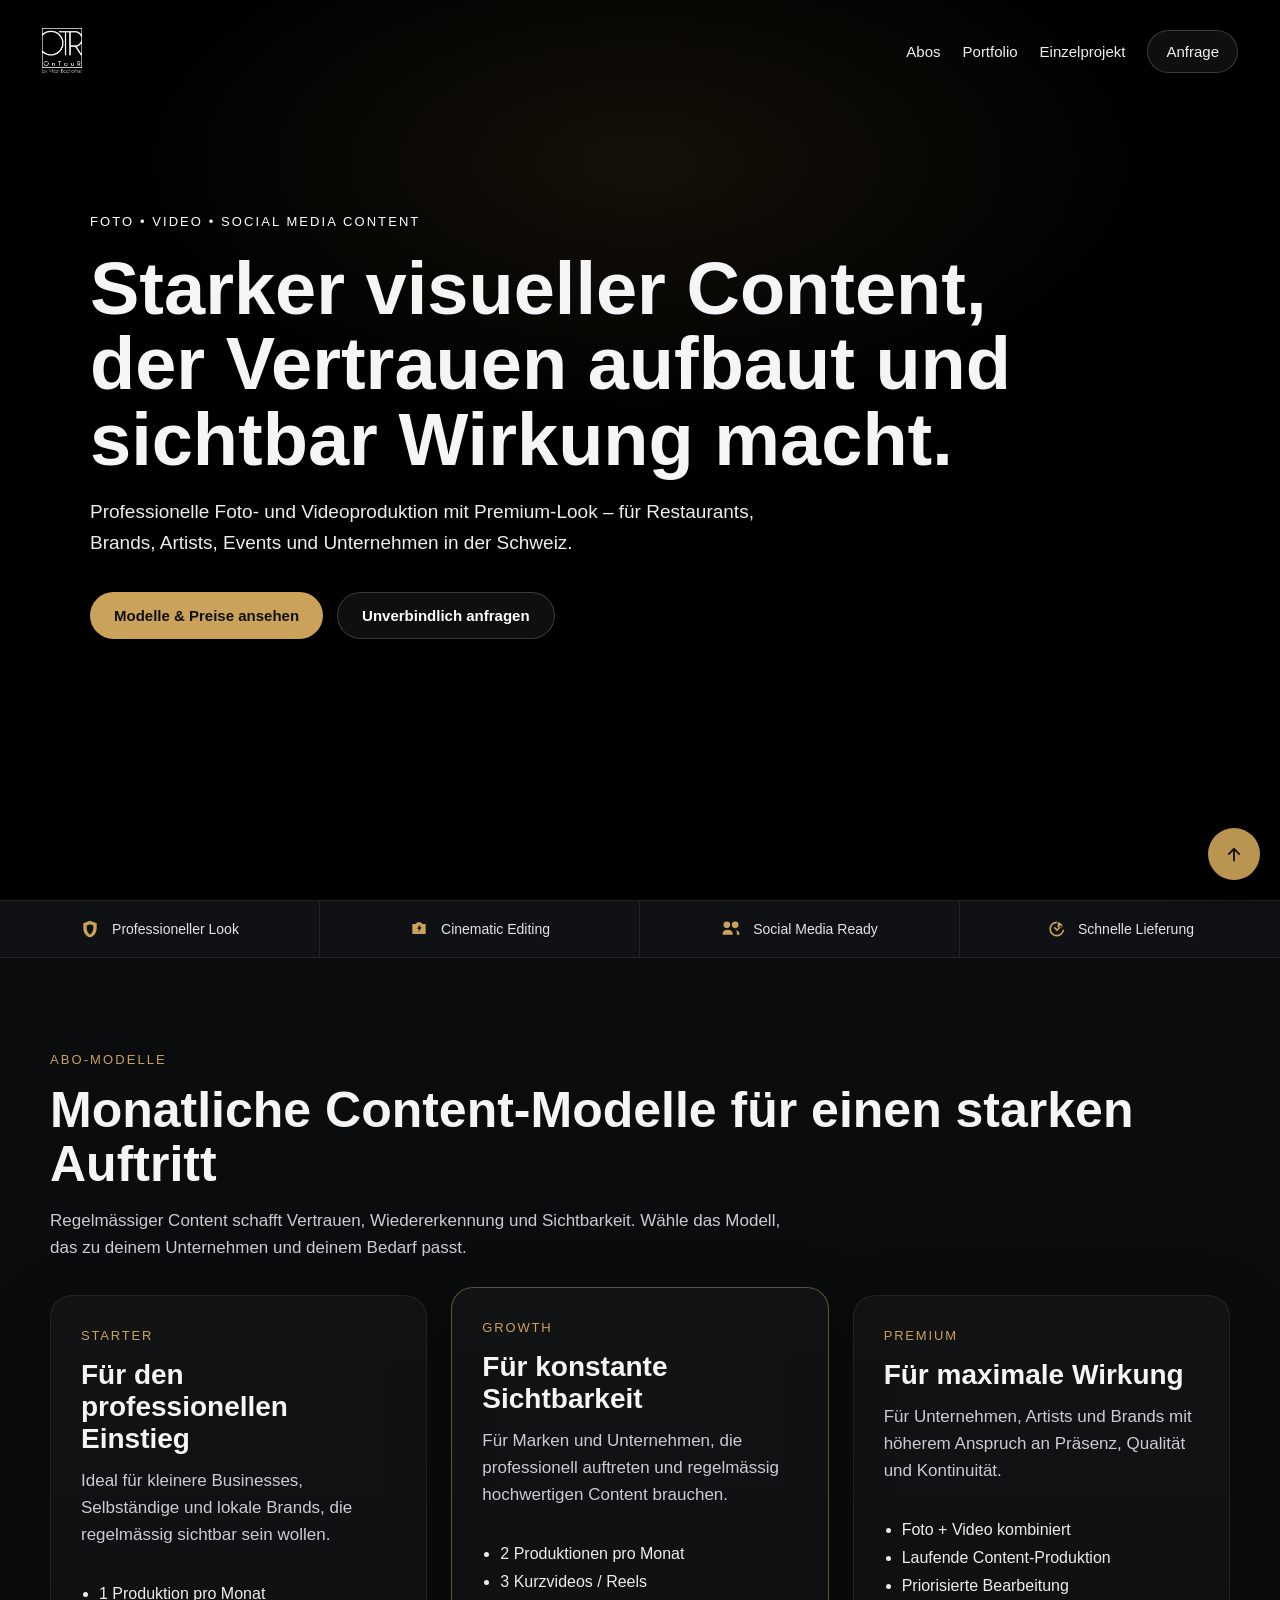
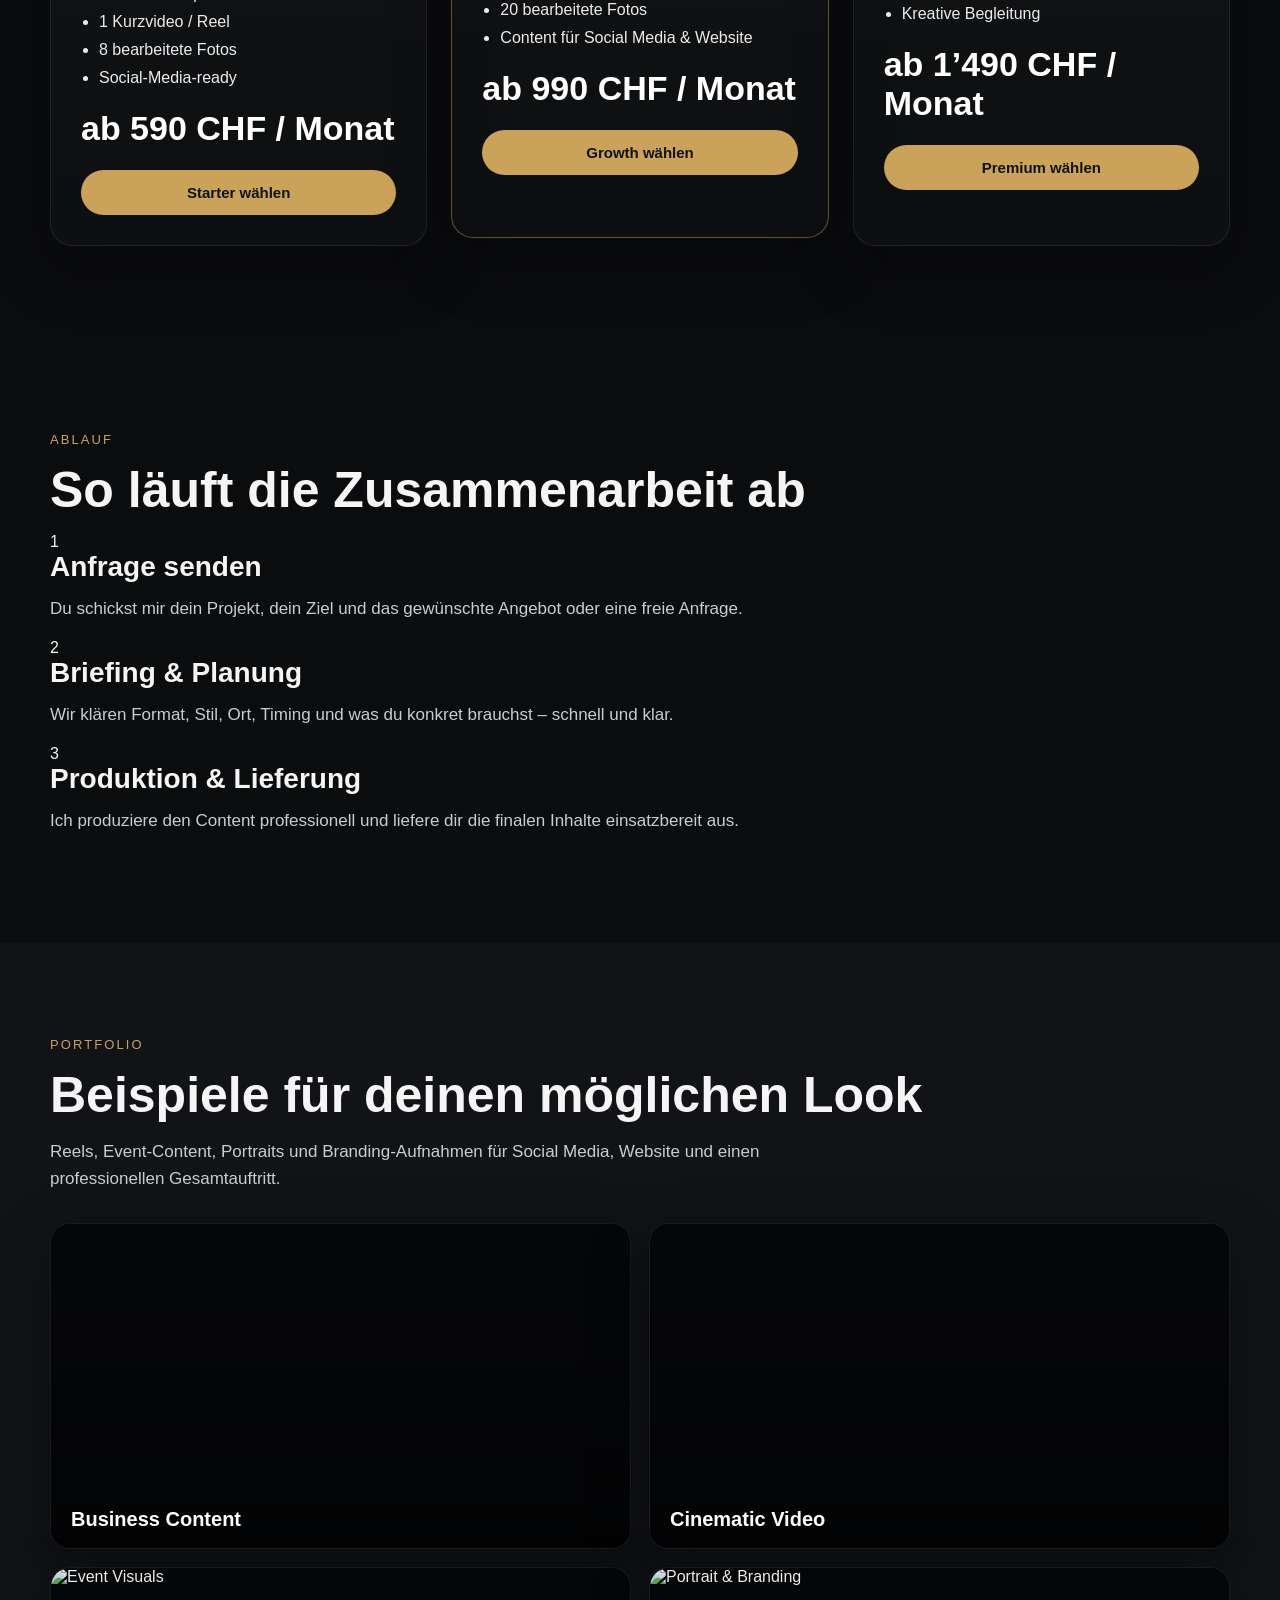
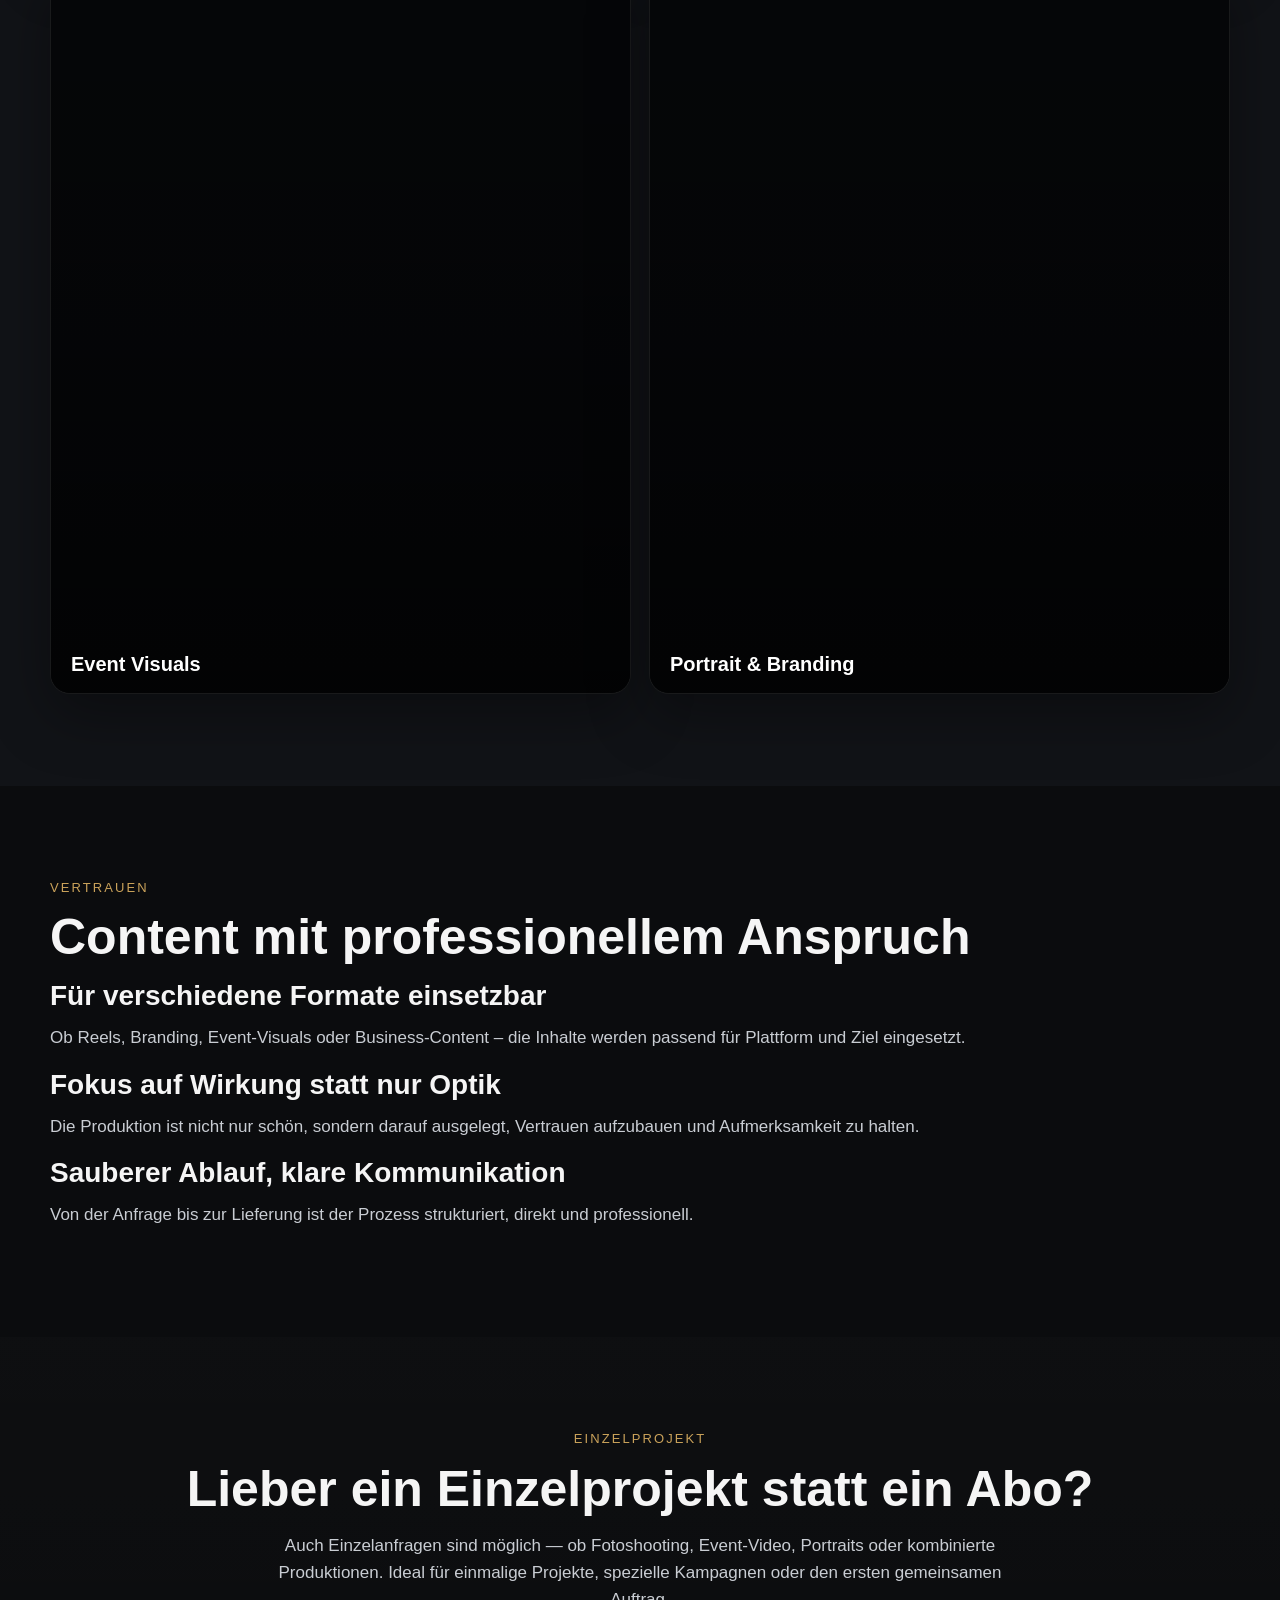
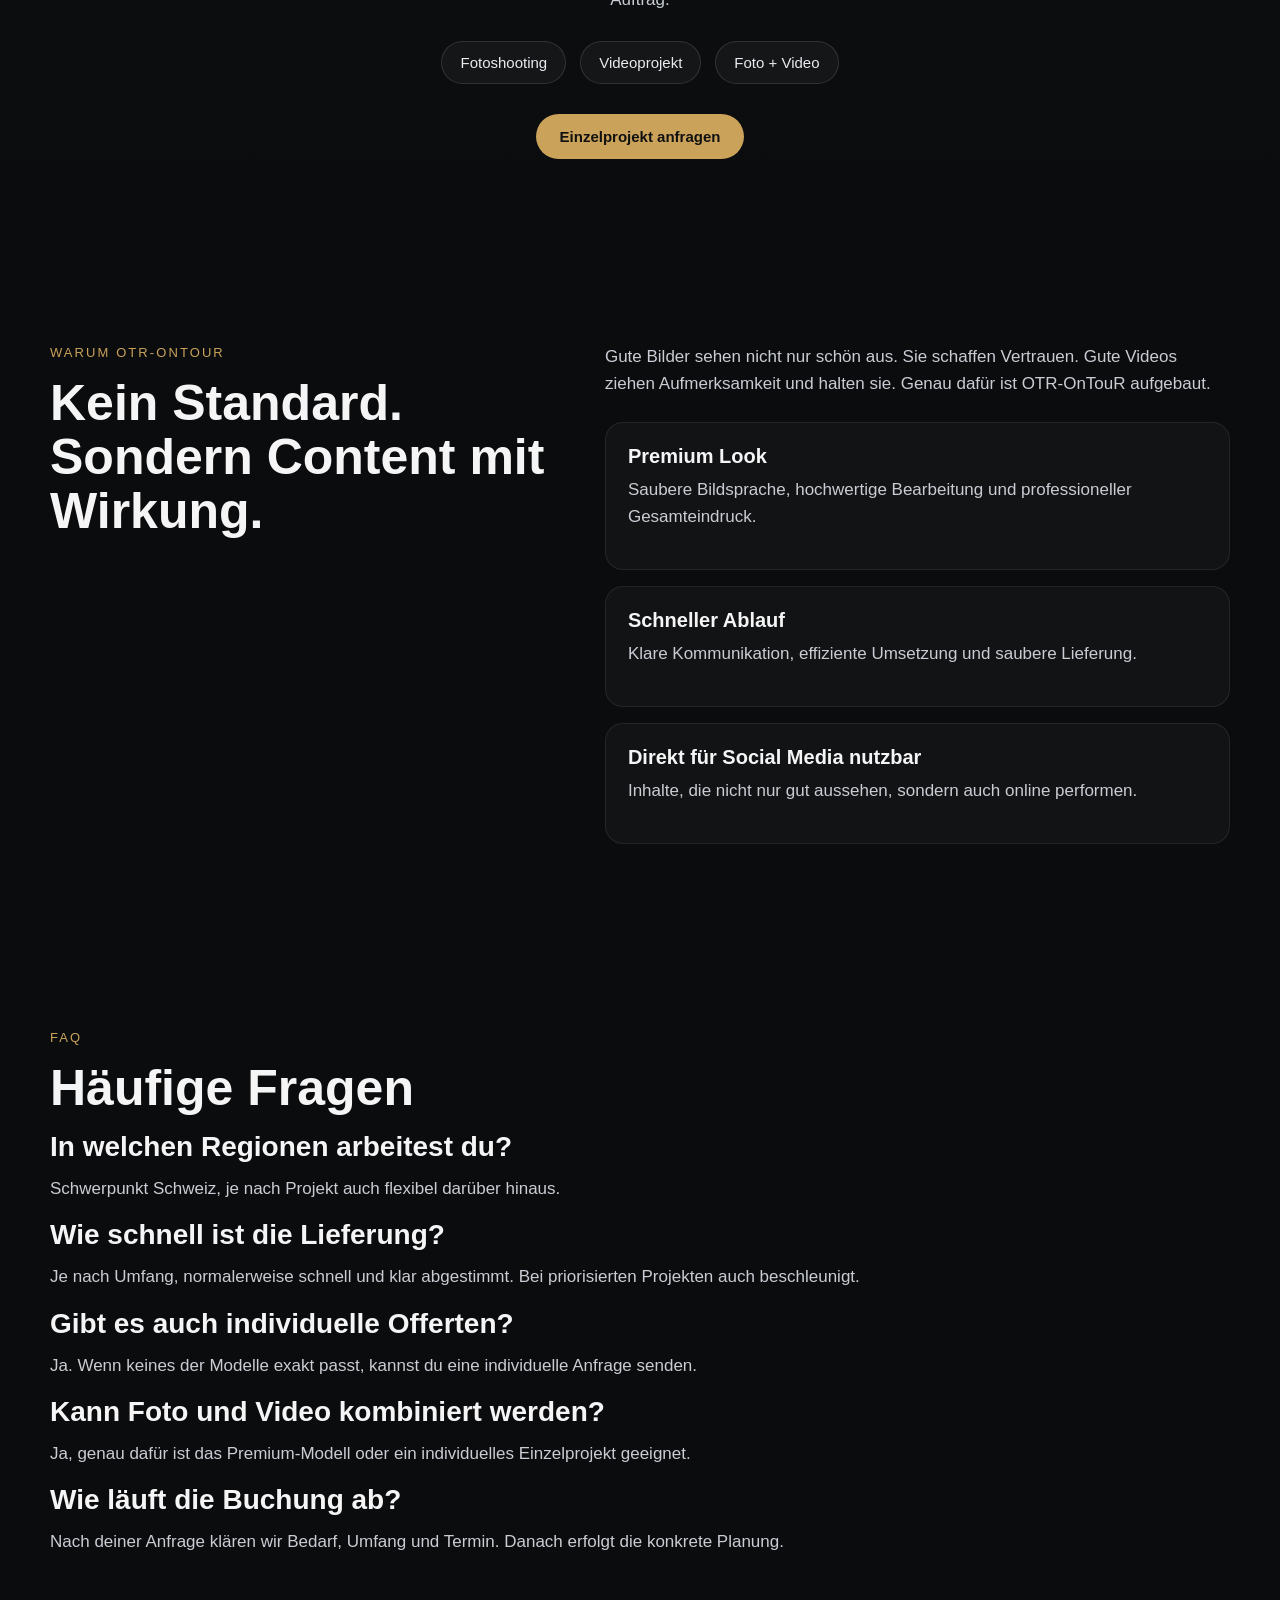
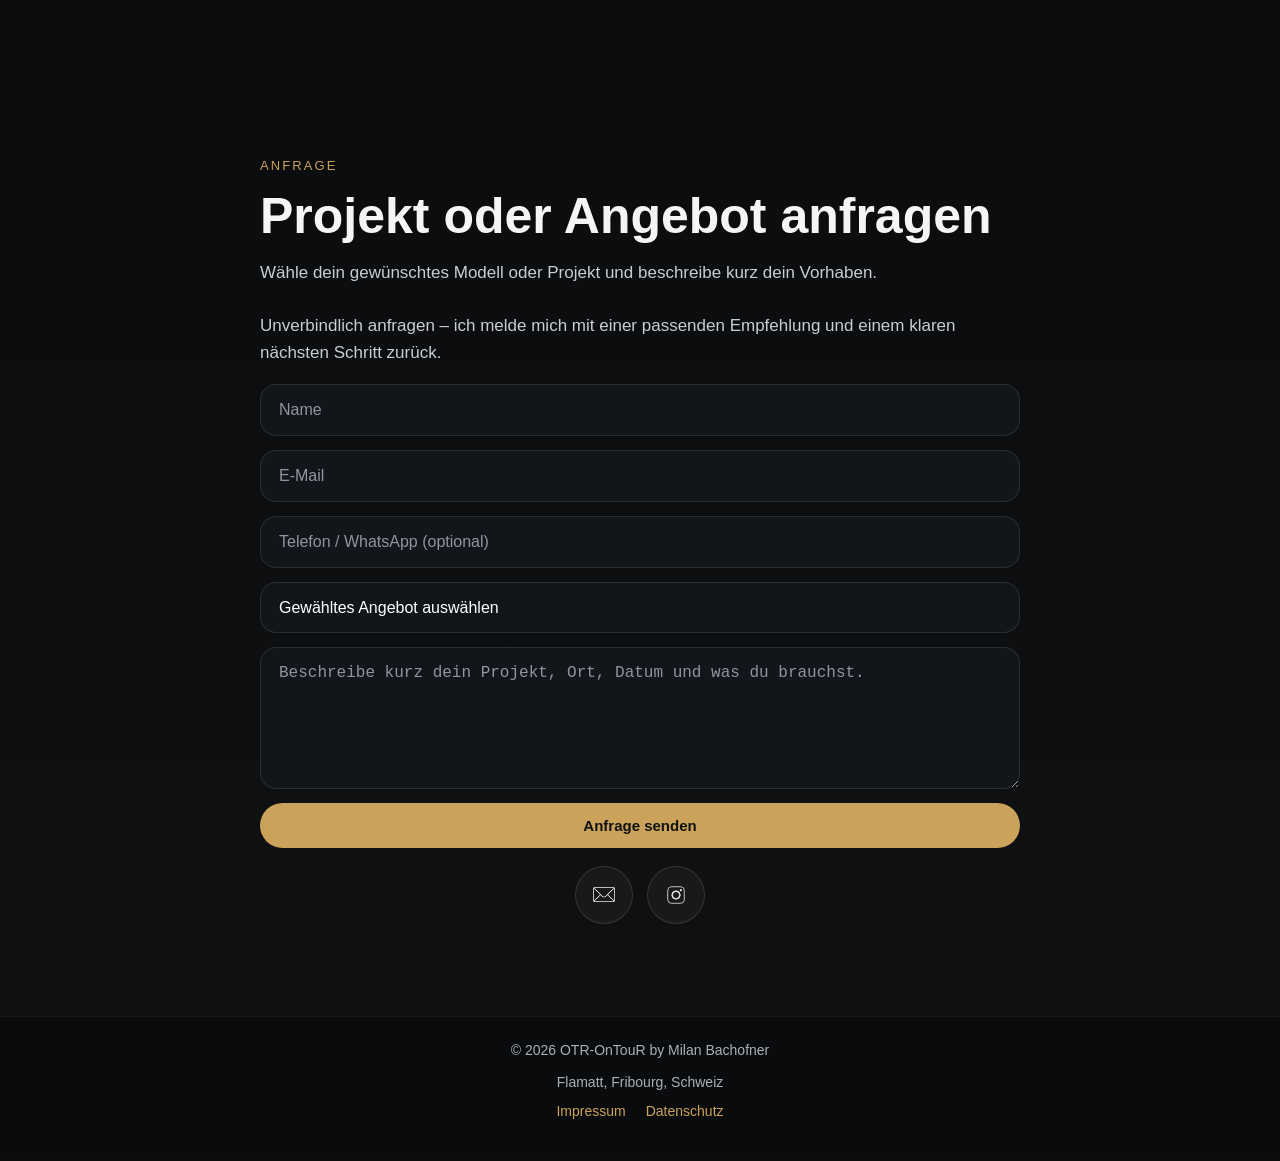
==== commit 7b02feaf: "Update index.html" ====
--- a/index.html
+++ b/index.html
@@ -19,7 +19,7 @@
   <link rel="shortcut icon" href="favicon(1).png">
   <link rel="apple-touch-icon" sizes="72x72" href="favicon(1).png">
 
-  <link rel="stylesheet" href="style.css?v=20260319_fullsite_01" />
+  <link rel="stylesheet" href="style.css?v=20260319_profi_upgrade_01" />
 </head>
 <body id="top">
 
@@ -33,7 +33,7 @@
         playsinline
         webkit-playsinline
         preload="metadata">
-        <source src="landingpage.mp4?v=20260319_01" type="video/mp4">
+        <source src="landingpage.mp4?v=20260319_02" type="video/mp4">
       </video>
     </div>
 
@@ -54,15 +54,14 @@
 
     <div class="hero-content">
       <p class="eyebrow">Foto • Video • Social Media Content</p>
-      <h1>Starker visueller Content für Marken, Events und Menschen.</h1>
+      <h1>Starker visueller Content, der Vertrauen aufbaut und sichtbar Wirkung macht.</h1>
       <p class="hero-text">
-        Professionelle Foto- und Videoproduktion mit Premium-Look.
-        Für Unternehmen, Künstler, Events und Social Media Auftritte.
+        Professionelle Foto- und Videoproduktion mit Premium-Look – für Restaurants, Brands, Artists, Events und Unternehmen in der Schweiz.
       </p>
 
       <div class="hero-buttons">
-        <a href="#abos" class="btn btn-gold">Abo-Modelle ansehen</a>
-        <a href="#anfrage" class="btn btn-outline" onclick="selectOffer('Individuelle Anfrage')">Jetzt anfragen</a>
+        <a href="#abos" class="btn btn-gold">Modelle & Preise ansehen</a>
+        <a href="#anfrage" class="btn btn-outline" onclick="selectOffer('Individuelle Anfrage')">Unverbindlich anfragen</a>
       </div>
     </div>
   </header>
@@ -110,8 +109,7 @@
       <p class="section-tag">Abo-Modelle</p>
       <h2>Monatliche Content-Modelle für einen starken Auftritt</h2>
       <p class="section-intro">
-        Regelmässiger Content schafft Vertrauen, Wiedererkennung und Sichtbarkeit.
-        Wähle das Modell, das zu deinem Unternehmen und deinem Bedarf passt.
+        Regelmässiger Content schafft Vertrauen, Wiedererkennung und Sichtbarkeit. Wähle das Modell, das zu deinem Unternehmen und deinem Bedarf passt.
       </p>
 
       <div class="cards">
@@ -166,10 +164,37 @@
     </div>
   </section>
 
+  <section class="section process-section">
+    <div class="container">
+      <p class="section-tag">Ablauf</p>
+      <h2>So läuft die Zusammenarbeit ab</h2>
+      <div class="process-grid">
+        <div class="process-card">
+          <div class="process-number">1</div>
+          <h3>Anfrage senden</h3>
+          <p>Du schickst mir dein Projekt, dein Ziel und das gewünschte Angebot oder eine freie Anfrage.</p>
+        </div>
+        <div class="process-card">
+          <div class="process-number">2</div>
+          <h3>Briefing & Planung</h3>
+          <p>Wir klären Format, Stil, Ort, Timing und was du konkret brauchst – schnell und klar.</p>
+        </div>
+        <div class="process-card">
+          <div class="process-number">3</div>
+          <h3>Produktion & Lieferung</h3>
+          <p>Ich produziere den Content professionell und liefere dir die finalen Inhalte einsatzbereit aus.</p>
+        </div>
+      </div>
+    </div>
+  </section>
+
   <section id="portfolio" class="section portfolio">
     <div class="container">
       <p class="section-tag">Portfolio</p>
       <h2>Beispiele für deinen möglichen Look</h2>
+      <p class="section-intro">
+        Reels, Event-Content, Portraits und Branding-Aufnahmen für Social Media, Website und einen professionellen Gesamtauftritt.
+      </p>
 
       <div class="portfolio-grid">
         <div class="portfolio-item portfolio-landscape">
@@ -213,13 +238,33 @@
     </div>
   </section>
 
+  <section class="section social-proof-section">
+    <div class="container">
+      <p class="section-tag">Vertrauen</p>
+      <h2>Content mit professionellem Anspruch</h2>
+      <div class="proof-grid">
+        <div class="proof-card">
+          <h3>Für verschiedene Formate einsetzbar</h3>
+          <p>Ob Reels, Branding, Event-Visuals oder Business-Content – die Inhalte werden passend für Plattform und Ziel eingesetzt.</p>
+        </div>
+        <div class="proof-card">
+          <h3>Fokus auf Wirkung statt nur Optik</h3>
+          <p>Die Produktion ist nicht nur schön, sondern darauf ausgelegt, Vertrauen aufzubauen und Aufmerksamkeit zu halten.</p>
+        </div>
+        <div class="proof-card">
+          <h3>Sauberer Ablauf, klare Kommunikation</h3>
+          <p>Von der Anfrage bis zur Lieferung ist der Prozess strukturiert, direkt und professionell.</p>
+        </div>
+      </div>
+    </div>
+  </section>
+
   <section id="einzelprojekt" class="section single-project-section">
     <div class="container single-project-wrap">
       <p class="section-tag">Einzelprojekt</p>
       <h2>Lieber ein Einzelprojekt statt ein Abo?</h2>
       <p class="section-intro">
-        Auch Einzelanfragen sind möglich — ob Fotoshooting, Event-Video, Portraits oder kombinierte Produktionen.
-        Ideal für einmalige Projekte, spezielle Kampagnen oder den ersten gemeinsamen Auftrag.
+        Auch Einzelanfragen sind möglich — ob Fotoshooting, Event-Video, Portraits oder kombinierte Produktionen. Ideal für einmalige Projekte, spezielle Kampagnen oder den ersten gemeinsamen Auftrag.
       </p>
 
       <div class="single-project-points">
@@ -242,9 +287,7 @@
       </div>
       <div>
         <p>
-          Gute Bilder sehen nicht nur schön aus. Sie schaffen Vertrauen.
-          Gute Videos ziehen Aufmerksamkeit und halten sie.
-          Genau dafür ist OTR-OnTouR aufgebaut.
+          Gute Bilder sehen nicht nur schön aus. Sie schaffen Vertrauen. Gute Videos ziehen Aufmerksamkeit und halten sie. Genau dafür ist OTR-OnTouR aufgebaut.
         </p>
 
         <div class="why-points">
@@ -260,6 +303,35 @@
             <h4>Direkt für Social Media nutzbar</h4>
             <p>Inhalte, die nicht nur gut aussehen, sondern auch online performen.</p>
           </div>
+        </div>
+      </div>
+    </div>
+  </section>
+
+  <section class="section faq-section">
+    <div class="container">
+      <p class="section-tag">FAQ</p>
+      <h2>Häufige Fragen</h2>
+      <div class="faq-list">
+        <div class="faq-item">
+          <h3>In welchen Regionen arbeitest du?</h3>
+          <p>Schwerpunkt Schweiz, je nach Projekt auch flexibel darüber hinaus.</p>
+        </div>
+        <div class="faq-item">
+          <h3>Wie schnell ist die Lieferung?</h3>
+          <p>Je nach Umfang, normalerweise schnell und klar abgestimmt. Bei priorisierten Projekten auch beschleunigt.</p>
+        </div>
+        <div class="faq-item">
+          <h3>Gibt es auch individuelle Offerten?</h3>
+          <p>Ja. Wenn keines der Modelle exakt passt, kannst du eine individuelle Anfrage senden.</p>
+        </div>
+        <div class="faq-item">
+          <h3>Kann Foto und Video kombiniert werden?</h3>
+          <p>Ja, genau dafür ist das Premium-Modell oder ein individuelles Einzelprojekt geeignet.</p>
+        </div>
+        <div class="faq-item">
+          <h3>Wie läuft die Buchung ab?</h3>
+          <p>Nach deiner Anfrage klären wir Bedarf, Umfang und Termin. Danach erfolgt die konkrete Planung.</p>
         </div>
       </div>
     </div>
@@ -271,6 +343,9 @@
       <h2>Projekt oder Angebot anfragen</h2>
       <p class="form-intro">
         Wähle dein gewünschtes Modell oder Projekt und beschreibe kurz dein Vorhaben.
+      </p>
+      <p class="form-trust">
+        Unverbindlich anfragen – ich melde mich mit einer passenden Empfehlung und einem klaren nächsten Schritt zurück.
       </p>
 
       <form class="contact-form" action="mailto:info@otr-ontour.com" method="post" enctype="text/plain">
@@ -307,6 +382,7 @@
 
   <footer class="site-footer">
     <p>© 2026 OTR-OnTouR by Milan Bachofner</p>
+    <p class="footer-location">Flamatt, Fribourg, Schweiz</p>
     <div class="footer-links">
       <a href="impressum.html">Impressum</a>
       <a href="datenschutz.html">Datenschutz</a>
@@ -319,6 +395,6 @@
     </svg>
   </a>
 
-  <script src="script.js?v=20260319_fullsite_01"></script>
+  <script src="script.js?v=20260319_profi_upgrade_01"></script>
 </body>
-</html>+</html>
--- a/style.css
+++ b/style.css
@@ -542,9 +542,21 @@
 }
 
 .site-footer p{
-  margin:0;
+  margin:0 0 10px 0;
   font-size:14px;
   color:#aab0b8;
+}
+
+.footer-links{
+  display:flex;
+  justify-content:center;
+  gap:20px;
+  flex-wrap:wrap;
+}
+
+.footer-links a{
+  color:var(--gold);
+  font-size:14px;
 }
 
 .back-to-top{
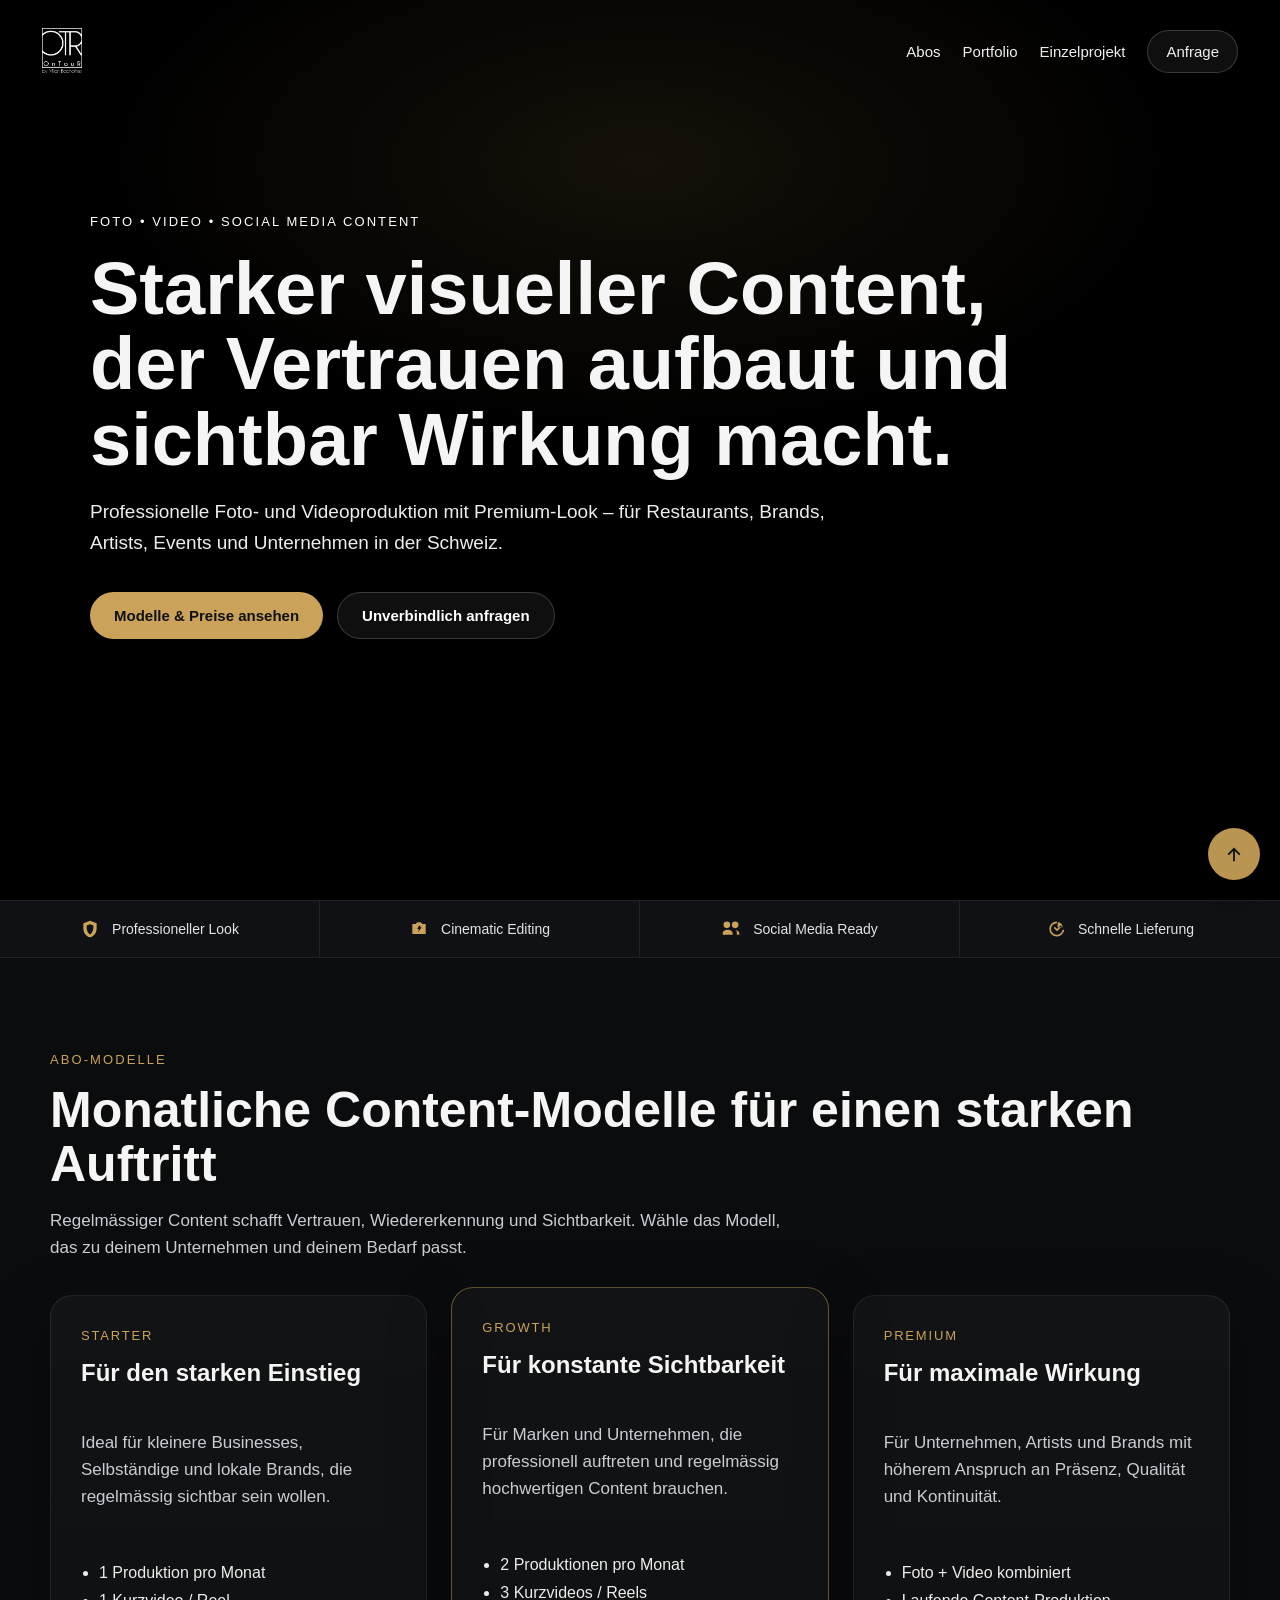
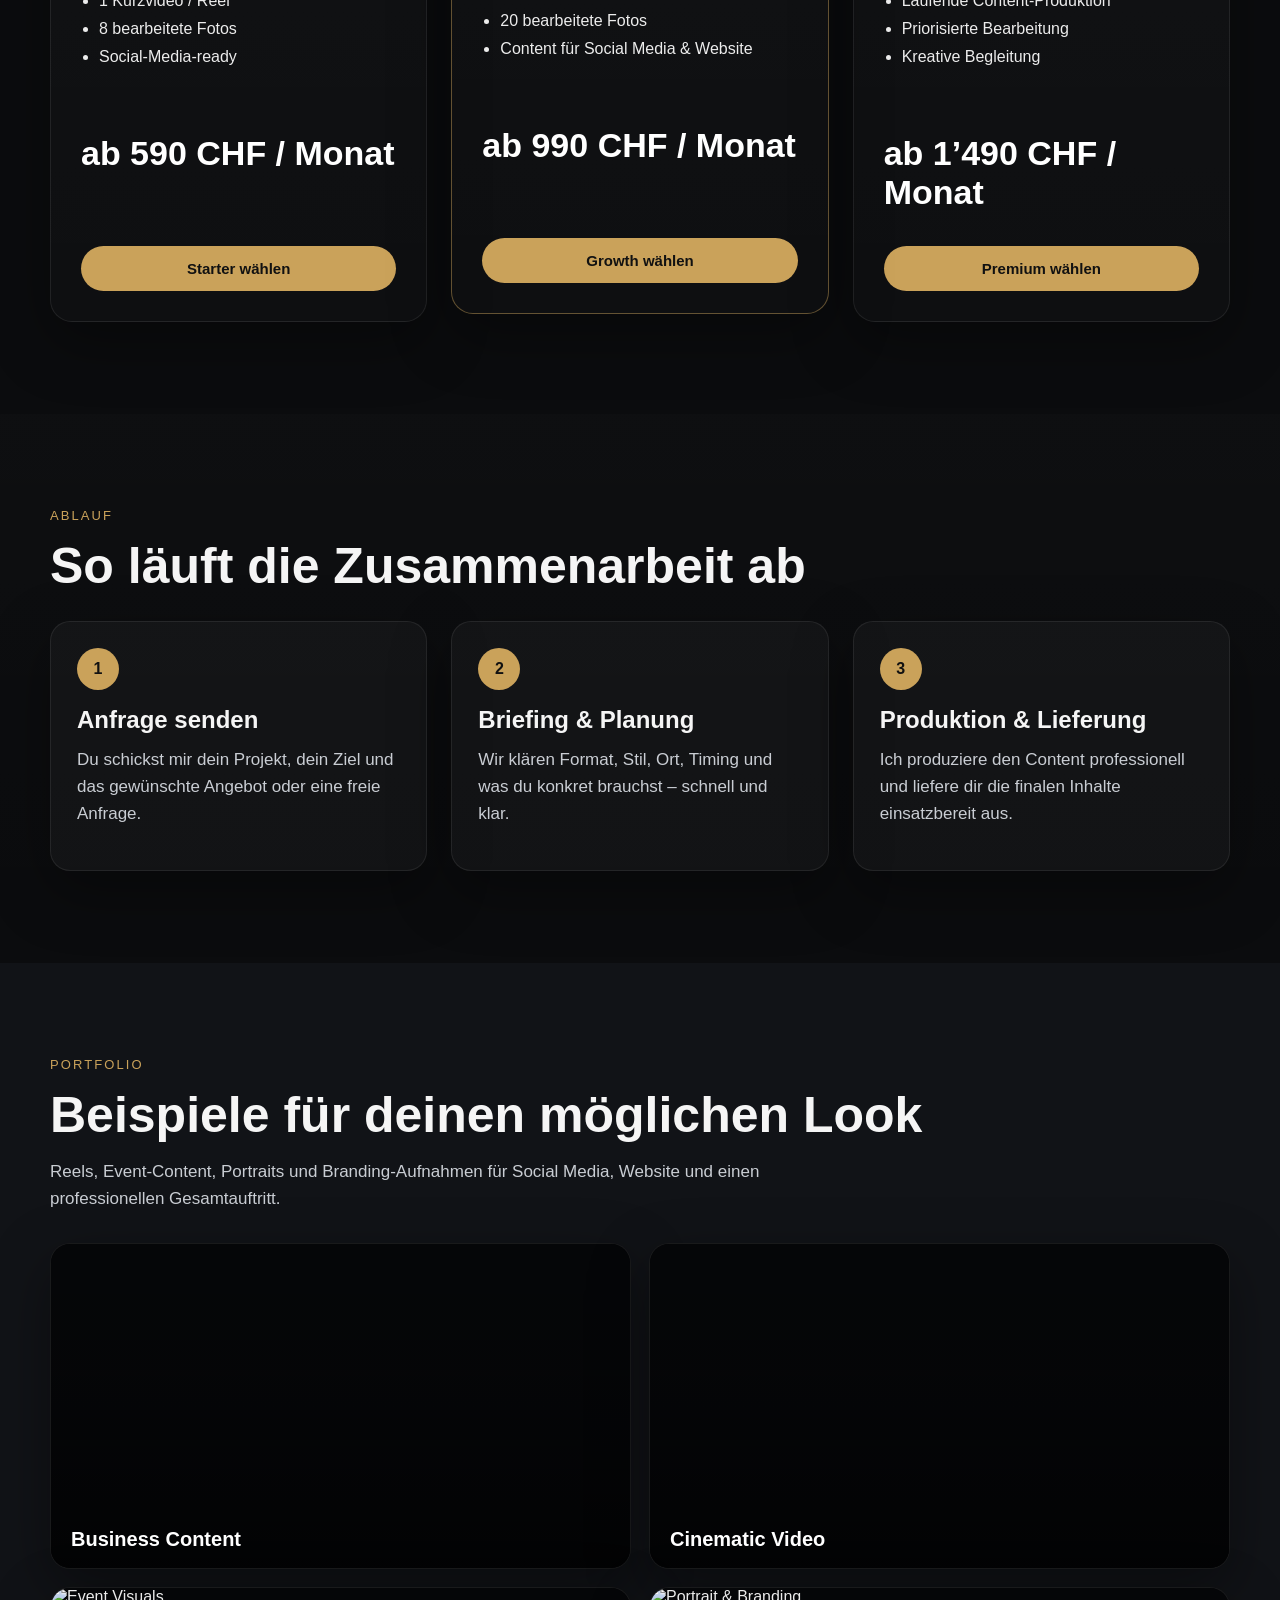
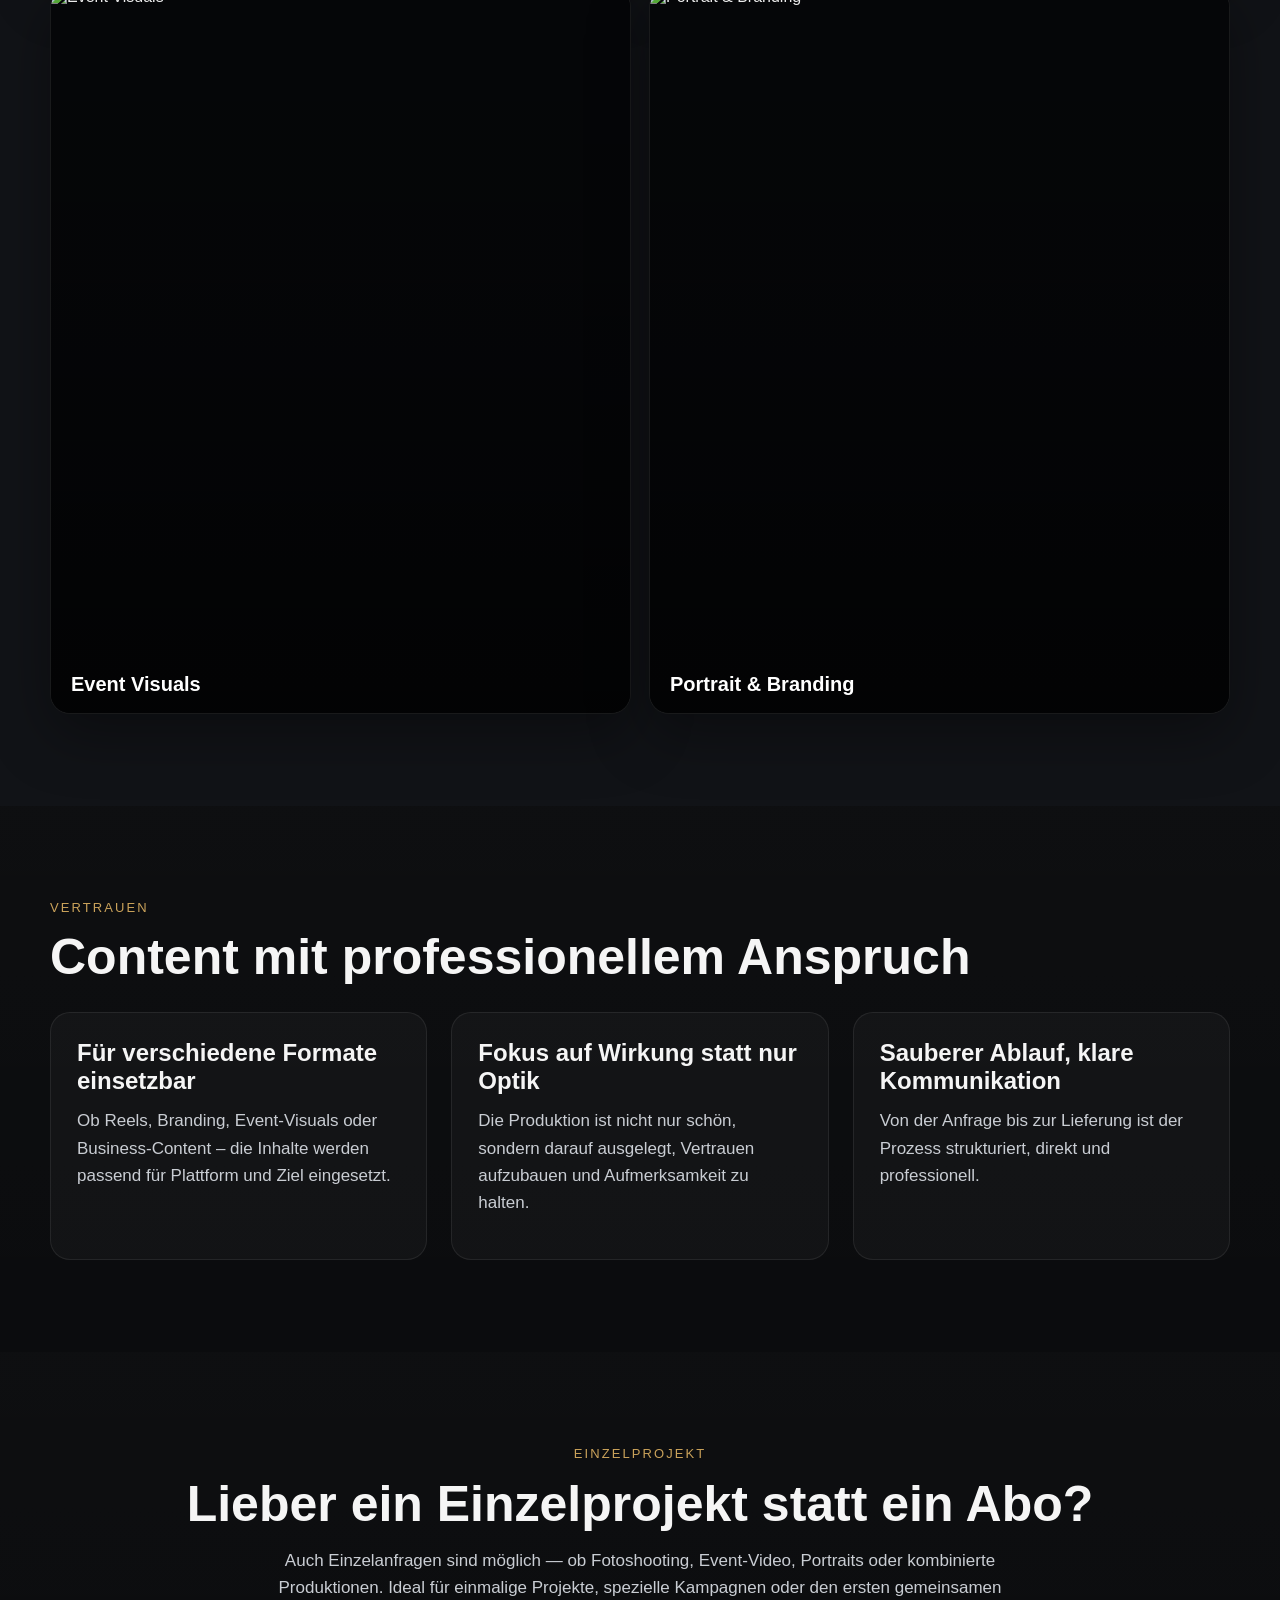
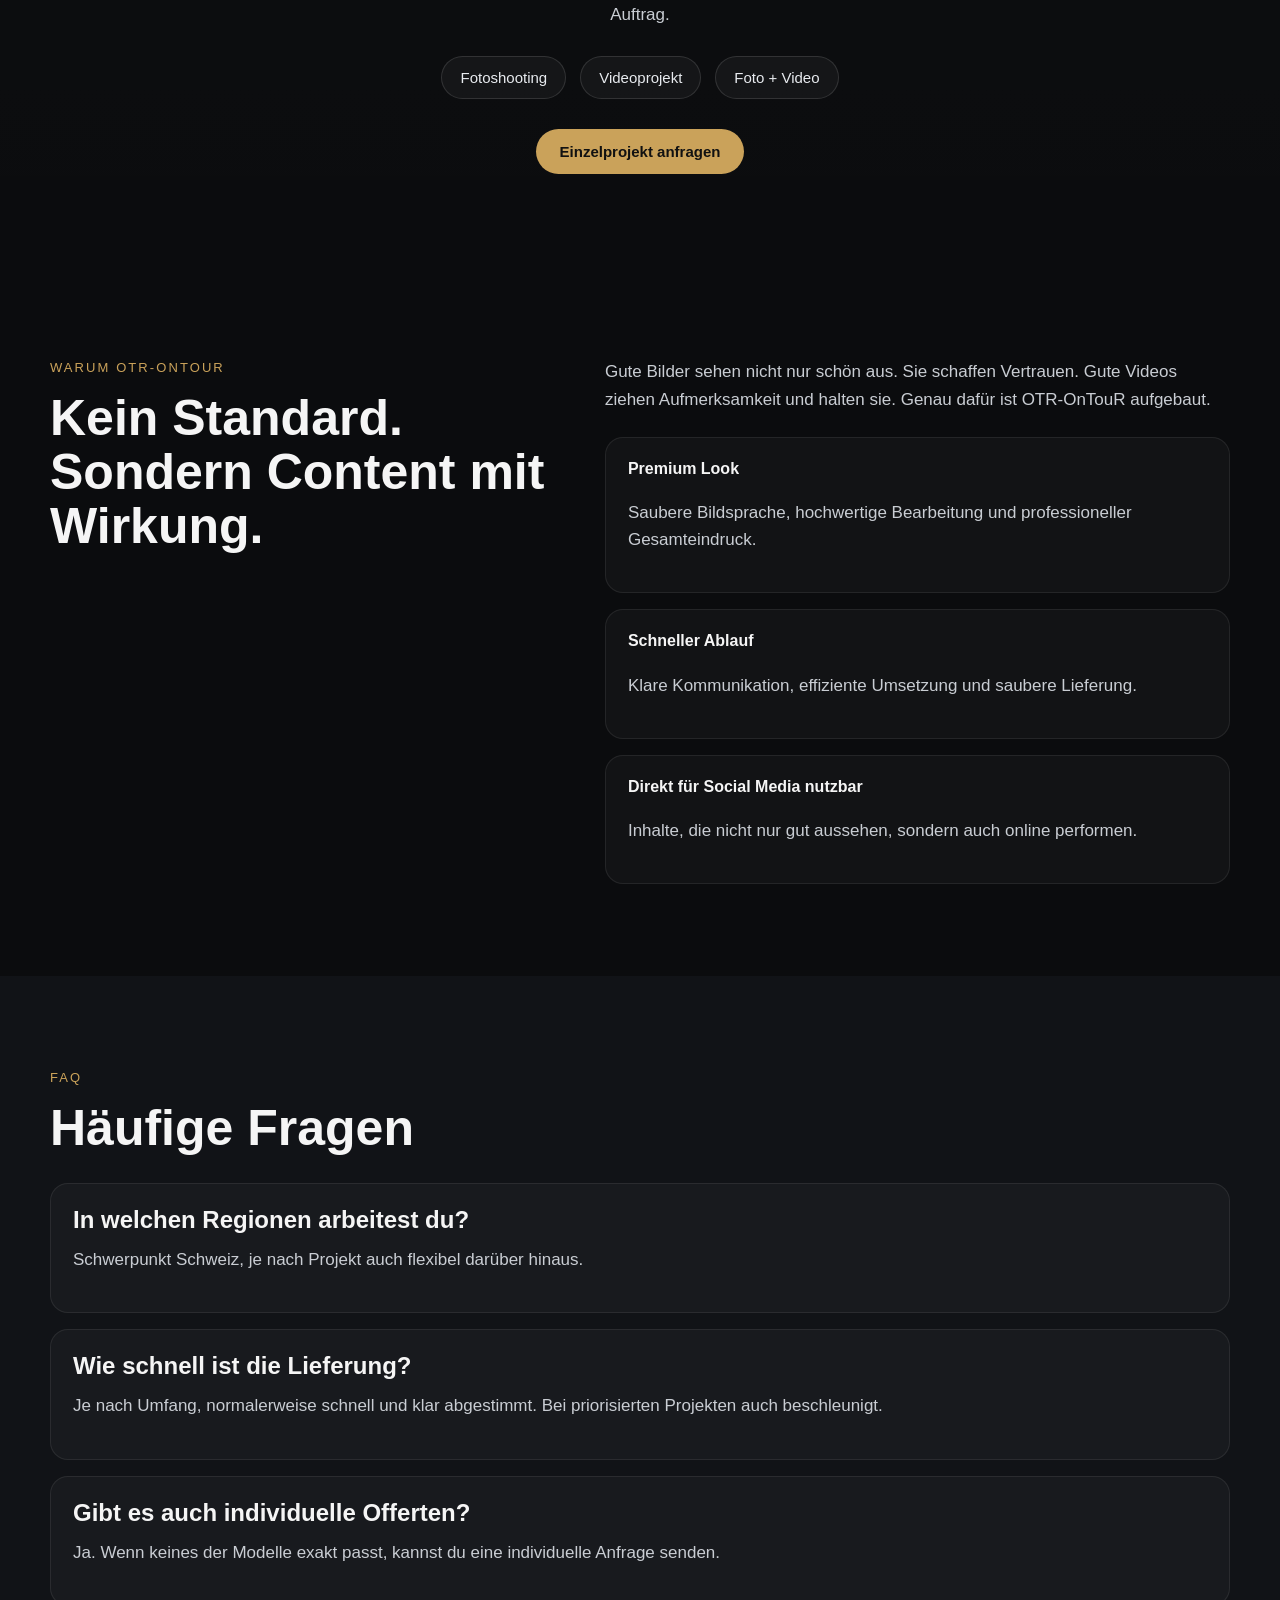
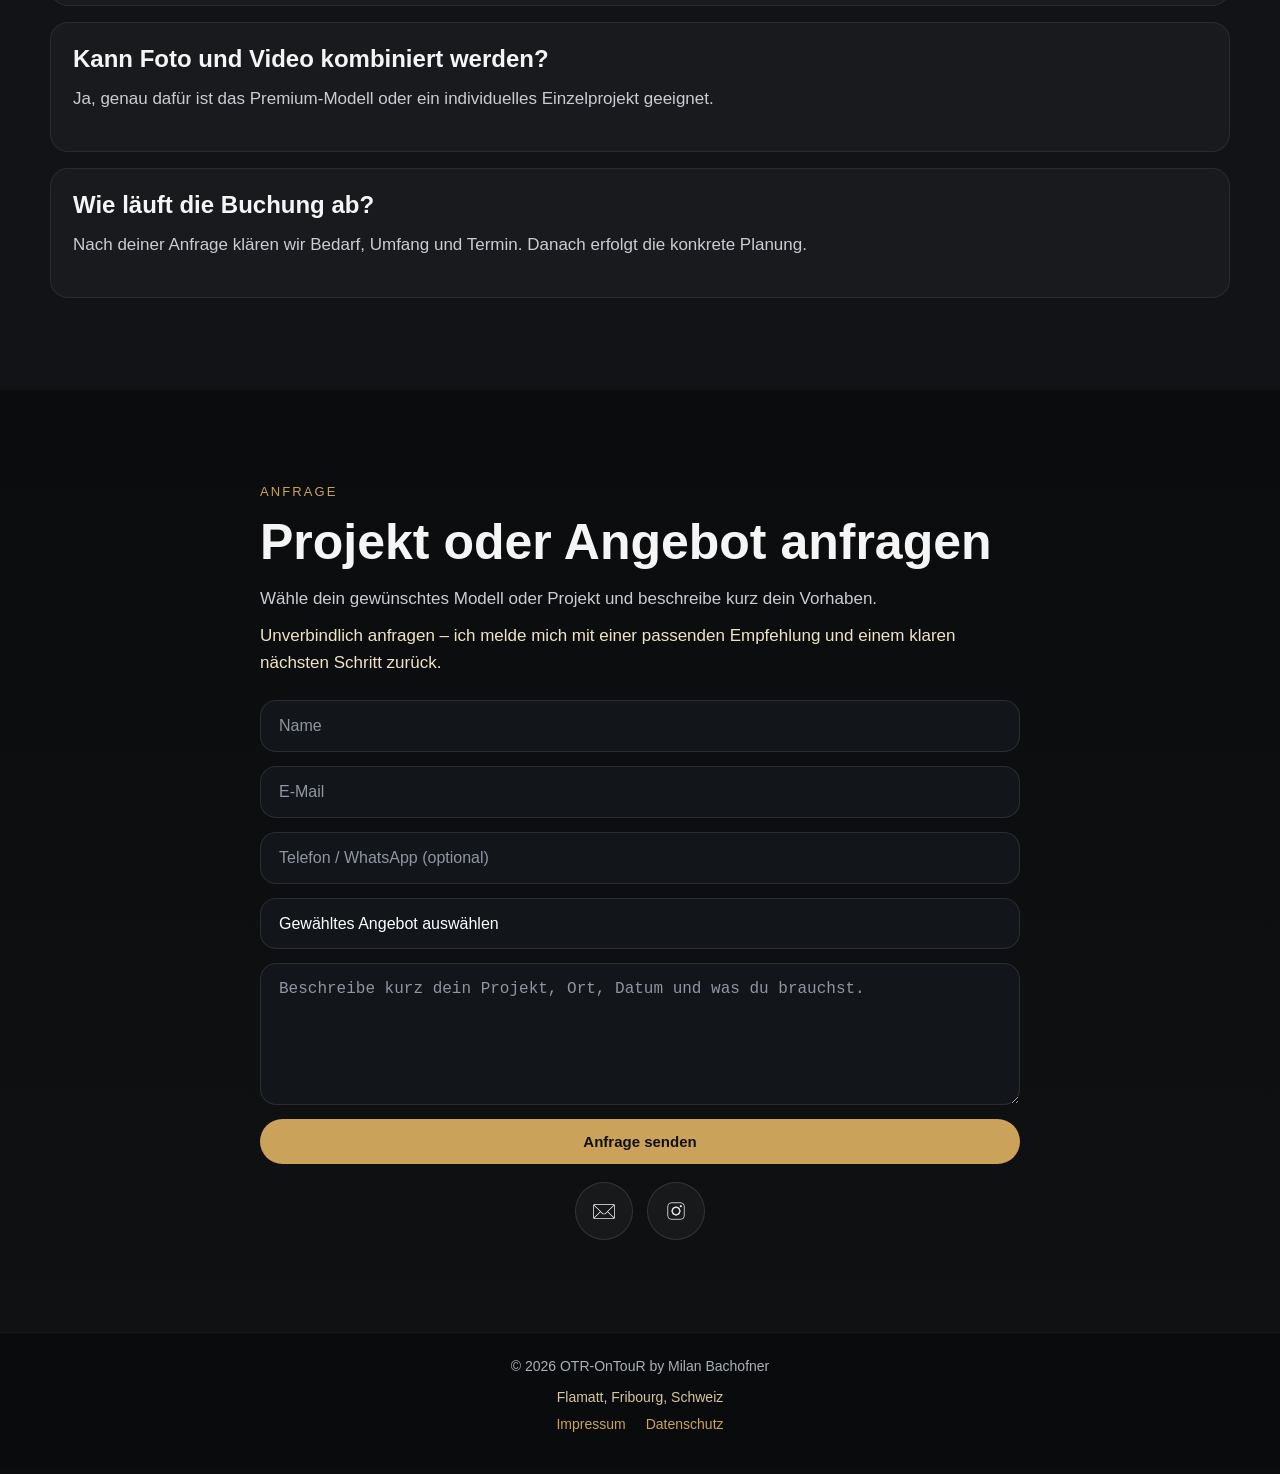
==== commit b827d509: "Update index.html" ====
--- a/index.html
+++ b/index.html
@@ -19,7 +19,7 @@
   <link rel="shortcut icon" href="favicon(1).png">
   <link rel="apple-touch-icon" sizes="72x72" href="favicon(1).png">
 
-  <link rel="stylesheet" href="style.css?v=20260319_profi_upgrade_01" />
+  <link rel="stylesheet" href="style.css?v=20260319_alignment_fix_01" />
 </head>
 <body id="top">
 
@@ -33,7 +33,7 @@
         playsinline
         webkit-playsinline
         preload="metadata">
-        <source src="landingpage.mp4?v=20260319_02" type="video/mp4">
+        <source src="landingpage.mp4?v=20260319_03" type="video/mp4">
       </video>
     </div>
 
@@ -115,7 +115,7 @@
       <div class="cards">
         <div class="card">
           <p class="card-label">Starter</p>
-          <h3>Für den professionellen Einstieg</h3>
+          <h3>Für den starken Einstieg</h3>
           <p class="card-text">
             Ideal für kleinere Businesses, Selbständige und lokale Brands, die regelmässig sichtbar sein wollen.
           </p>
@@ -395,6 +395,6 @@
     </svg>
   </a>
 
-  <script src="script.js?v=20260319_profi_upgrade_01"></script>
+  <script src="script.js?v=20260319_alignment_fix_01"></script>
 </body>
 </html>
--- a/style.css
+++ b/style.css
@@ -66,7 +66,7 @@
 h1{
   font-size:clamp(38px, 6vw, 74px);
   line-height:1.02;
-  max-width:960px;
+  max-width:980px;
   margin-bottom:20px;
 }
 
@@ -77,7 +77,7 @@
 }
 
 h3{
-  font-size:28px;
+  font-size:24px;
   margin-bottom:12px;
 }
 
@@ -172,7 +172,7 @@
 }
 
 .hero-text{
-  max-width:720px;
+  max-width:780px;
   color:#ededed;
   font-size:19px;
   margin-bottom:34px;
@@ -263,6 +263,7 @@
   display:grid;
   grid-template-columns:repeat(3,1fr);
   gap:24px;
+  align-items:stretch;
 }
 
 .card{
@@ -271,6 +272,8 @@
   border-radius:var(--radius);
   padding:30px;
   box-shadow:var(--shadow);
+  display:flex;
+  flex-direction:column;
 }
 
 .card.featured{
@@ -286,12 +289,19 @@
   margin-bottom:12px;
 }
 
-.card-text{ min-height:96px; }
+.card h3{
+  min-height:58px;
+}
+
+.card-text{
+  min-height:96px;
+}
 
 .card ul{
   margin:22px 0;
   padding-left:18px;
   color:#ececec;
+  min-height:130px;
 }
 
 .card li{ margin-bottom:10px; }
@@ -301,6 +311,43 @@
   font-weight:800;
   color:#fff;
   margin:18px 0 22px;
+  min-height:90px;
+}
+
+.card .btn{
+  margin-top:auto;
+}
+
+.process-section{
+  background:linear-gradient(to bottom, rgba(255,255,255,0.01), transparent);
+}
+
+.process-grid{
+  margin-top:28px;
+  display:grid;
+  grid-template-columns:repeat(3,1fr);
+  gap:24px;
+}
+
+.process-card{
+  background:rgba(255,255,255,0.03);
+  border:1px solid var(--line);
+  border-radius:20px;
+  padding:26px;
+  box-shadow:var(--shadow);
+}
+
+.process-number{
+  width:42px;
+  height:42px;
+  border-radius:999px;
+  background:var(--gold);
+  color:#111;
+  display:flex;
+  align-items:center;
+  justify-content:center;
+  font-weight:800;
+  margin-bottom:16px;
 }
 
 .portfolio{
@@ -399,6 +446,24 @@
   line-height:1.1;
 }
 
+.social-proof-section{
+  background:linear-gradient(to bottom, rgba(255,255,255,0.01), transparent);
+}
+
+.proof-grid{
+  margin-top:28px;
+  display:grid;
+  grid-template-columns:repeat(3,1fr);
+  gap:24px;
+}
+
+.proof-card{
+  background:rgba(255,255,255,0.03);
+  border:1px solid var(--line);
+  border-radius:20px;
+  padding:26px;
+}
+
 .single-project-section{
   background:linear-gradient(to bottom, rgba(255,255,255,0.01), transparent);
 }
@@ -452,16 +517,35 @@
   padding:22px;
 }
 
-.why-box h4{
-  margin-bottom:8px;
-  font-size:20px;
+.faq-section{
+  background:var(--bg-soft);
+}
+
+.faq-list{
+  margin-top:28px;
+  display:grid;
+  gap:16px;
+}
+
+.faq-item{
+  background:rgba(255,255,255,0.03);
+  border:1px solid var(--line);
+  border-radius:18px;
+  padding:22px;
 }
 
 .form-section{
   background:linear-gradient(to bottom, transparent, rgba(255,255,255,0.02));
 }
 
-.form-intro{ margin-bottom:26px; }
+.form-intro{
+  margin-bottom:10px;
+}
+
+.form-trust{
+  color:#f0e4c6;
+  margin-bottom:24px;
+}
 
 .contact-form{
   display:flex;
@@ -542,16 +626,21 @@
 }
 
 .site-footer p{
-  margin:0 0 10px 0;
+  margin:0 0 8px 0;
   font-size:14px;
   color:#aab0b8;
 }
 
+.footer-location{
+  color:#d6c5a0 !important;
+}
+
 .footer-links{
   display:flex;
   justify-content:center;
   gap:20px;
   flex-wrap:wrap;
+  margin-top:6px;
 }
 
 .footer-links a{
@@ -586,11 +675,23 @@
 }
 
 @media (max-width: 1024px){
-  .cards{ grid-template-columns:1fr; }
+  .cards,
+  .process-grid,
+  .proof-grid{
+    grid-template-columns:1fr;
+  }
+
   .card.featured{ transform:none; }
   .split{ grid-template-columns:1fr; }
   .trust-bar{ grid-template-columns:repeat(2,1fr); }
   .portfolio-grid{ grid-template-columns:repeat(2, minmax(0, 1fr)); }
+
+  .card h3,
+  .card-text,
+  .card ul,
+  .price{
+    min-height:auto;
+  }
 }
 
 @media (max-width: 700px){
@@ -649,4 +750,734 @@
     width:48px;
     height:48px;
   }
-}+}:root{
+  --bg:#0b0c0e;
+  --bg-soft:#111317;
+  --card:#15181d;
+  --text:#f5f5f5;
+  --muted:#c9cdd3;
+  --gold:#caa25a;
+  --gold-light:#d8b474;
+  --line:rgba(255,255,255,0.08);
+  --overlayTop:0.22;
+  --overlayBottom:0.58;
+  --radius:22px;
+  --shadow:0 20px 60px rgba(0,0,0,0.35);
+  --max:1180px;
+}
+
+*{ box-sizing:border-box; }
+
+html{
+  scroll-behavior:smooth;
+  scroll-padding-top:20px;
+}
+
+body{
+  margin:0;
+  background:var(--bg);
+  color:var(--text);
+  font-family:-apple-system,BlinkMacSystemFont,"SF Pro Text","Helvetica Neue",Helvetica,Arial,sans-serif;
+  -webkit-font-smoothing:antialiased;
+  overflow-x:hidden;
+}
+
+a{
+  color:inherit;
+  text-decoration:none;
+}
+
+.container{
+  width:min(var(--max), calc(100% - 40px));
+  margin:0 auto;
+}
+
+.container.narrow{
+  width:min(760px, calc(100% - 40px));
+}
+
+.section{
+  padding:92px 0;
+}
+
+.section-tag{
+  color:var(--gold);
+  text-transform:uppercase;
+  letter-spacing:0.16em;
+  font-size:13px;
+  margin-bottom:12px;
+}
+
+.section-intro{
+  max-width:760px;
+  margin-bottom:28px;
+}
+
+h1,h2,h3,h4,p{ margin-top:0; }
+
+h1{
+  font-size:clamp(38px, 6vw, 74px);
+  line-height:1.02;
+  max-width:980px;
+  margin-bottom:20px;
+}
+
+h2{
+  font-size:clamp(30px, 4vw, 50px);
+  line-height:1.08;
+  margin-bottom:16px;
+}
+
+h3{
+  font-size:24px;
+  margin-bottom:12px;
+}
+
+p{
+  font-size:17px;
+  line-height:1.6;
+  color:var(--muted);
+}
+
+.hero{
+  position:relative;
+  min-height:100svh;
+  overflow:hidden;
+  background:#000;
+}
+
+.video-bg{
+  position:absolute;
+  inset:0;
+  z-index:0;
+}
+
+.video-bg video{
+  width:100%;
+  height:100%;
+  object-fit:cover;
+  display:block;
+  background:#000;
+}
+
+.overlay{
+  position:absolute;
+  inset:0;
+  z-index:1;
+  background:
+    radial-gradient(900px 450px at 50% 18%, rgba(202,162,90,0.10), transparent 60%),
+    linear-gradient(
+      180deg,
+      rgba(0,0,0,var(--overlayTop)) 0%,
+      rgba(0,0,0,var(--overlayBottom)) 100%
+    );
+}
+
+.navbar{
+  position:relative;
+  z-index:3;
+  display:flex;
+  justify-content:space-between;
+  align-items:center;
+  padding:28px 42px;
+}
+
+.logo-img{
+  display:block;
+  height:46px;
+  width:auto;
+  object-fit:contain;
+}
+
+.nav-links{
+  display:flex;
+  align-items:center;
+  gap:22px;
+}
+
+.nav-links a{
+  color:#f0f0f0;
+  font-size:15px;
+}
+
+.nav-cta{
+  padding:12px 18px;
+  border-radius:999px;
+  border:1px solid rgba(255,255,255,0.18);
+  background:rgba(255,255,255,0.06);
+}
+
+.hero-content{
+  position:relative;
+  z-index:3;
+  width:min(1100px, calc(100% - 40px));
+  margin:0 auto;
+  padding:110px 0 100px;
+}
+
+.eyebrow{
+  color:#fff;
+  text-transform:uppercase;
+  letter-spacing:0.16em;
+  font-size:13px;
+  margin-bottom:18px;
+}
+
+.hero-text{
+  max-width:780px;
+  color:#ededed;
+  font-size:19px;
+  margin-bottom:34px;
+}
+
+.hero-buttons{
+  display:flex;
+  gap:14px;
+  flex-wrap:wrap;
+}
+
+.btn{
+  display:inline-flex;
+  align-items:center;
+  justify-content:center;
+  padding:14px 24px;
+  border:none;
+  border-radius:999px;
+  font-weight:700;
+  cursor:pointer;
+  transition:.2s ease;
+  font-size:15px;
+}
+
+.btn-gold{
+  background:var(--gold);
+  color:#111;
+}
+
+.btn-gold:hover{
+  background:var(--gold-light);
+  transform:translateY(-1px);
+}
+
+.btn-outline{
+  background:rgba(255,255,255,0.06);
+  color:#fff;
+  border:1px solid rgba(255,255,255,0.18);
+}
+
+.btn-outline:hover{
+  background:rgba(255,255,255,0.10);
+}
+
+.full{ width:100%; }
+
+.trust-bar{
+  display:grid;
+  grid-template-columns:repeat(4,1fr);
+  background:#0f1115;
+  border-top:1px solid var(--line);
+  border-bottom:1px solid var(--line);
+}
+
+.trust-item{
+  display:flex;
+  align-items:center;
+  justify-content:center;
+  gap:12px;
+  padding:18px 16px;
+  border-right:1px solid var(--line);
+  color:#e4e4e4;
+  font-size:14px;
+  text-align:center;
+}
+
+.trust-item:last-child{ border-right:none; }
+
+.trust-icon{
+  width:20px;
+  height:20px;
+  display:inline-flex;
+  align-items:center;
+  justify-content:center;
+  color:var(--gold);
+  flex:0 0 auto;
+}
+
+.trust-icon svg{
+  width:20px;
+  height:20px;
+  fill:currentColor;
+  display:block;
+}
+
+.cards{
+  margin-top:34px;
+  display:grid;
+  grid-template-columns:repeat(3,1fr);
+  gap:24px;
+}
+
+.card{
+  background:linear-gradient(180deg, rgba(255,255,255,0.03), rgba(255,255,255,0.015));
+  border:1px solid var(--line);
+  border-radius:var(--radius);
+  padding:30px;
+  box-shadow:var(--shadow);
+}
+
+.card.featured{
+  border-color:rgba(202,162,90,0.45);
+  transform:translateY(-8px);
+}
+
+.card-label{
+  color:var(--gold);
+  font-size:13px;
+  letter-spacing:0.14em;
+  text-transform:uppercase;
+  margin-bottom:12px;
+}
+
+.card-text{ min-height:96px; }
+
+.card ul{
+  margin:22px 0;
+  padding-left:18px;
+  color:#ececec;
+}
+
+.card li{ margin-bottom:10px; }
+
+.price{
+  font-size:34px;
+  font-weight:800;
+  color:#fff;
+  margin:18px 0 22px;
+}
+
+.process-section{
+  background:linear-gradient(to bottom, rgba(255,255,255,0.01), transparent);
+}
+
+.process-grid{
+  margin-top:28px;
+  display:grid;
+  grid-template-columns:repeat(3,1fr);
+  gap:24px;
+}
+
+.process-card{
+  background:rgba(255,255,255,0.03);
+  border:1px solid var(--line);
+  border-radius:20px;
+  padding:26px;
+  box-shadow:var(--shadow);
+}
+
+.process-number{
+  width:42px;
+  height:42px;
+  border-radius:999px;
+  background:var(--gold);
+  color:#111;
+  display:flex;
+  align-items:center;
+  justify-content:center;
+  font-weight:800;
+  margin-bottom:16px;
+}
+
+.portfolio{
+  background:var(--bg-soft);
+}
+
+.portfolio-grid{
+  margin-top:30px;
+  display:grid;
+  grid-template-columns:repeat(2, minmax(0, 1fr));
+  gap:18px;
+  align-items:start;
+}
+
+.portfolio-item{
+  position:relative;
+  border-radius:20px;
+  overflow:hidden;
+  border:1px solid var(--line);
+  box-shadow:var(--shadow);
+  background:#050608;
+}
+
+.portfolio-landscape{ aspect-ratio:16 / 9; }
+.portfolio-portrait{ aspect-ratio:4 / 5; }
+
+.portfolio-media{
+  position:absolute;
+  inset:0;
+  display:flex;
+  align-items:center;
+  justify-content:center;
+  overflow:hidden;
+  z-index:0;
+  background:#050608;
+}
+
+.portfolio-media video,
+.portfolio-media img{
+  width:100%;
+  height:100%;
+  object-fit:cover;
+  object-position:center center;
+  display:block;
+}
+
+.portfolio-hover-swap .swap-photo,
+.portfolio-hover-swap .swap-video{
+  position:absolute;
+  inset:0;
+  width:100%;
+  height:100%;
+  object-fit:cover;
+  object-position:center center;
+  transition:opacity .28s ease;
+}
+
+.portfolio-hover-swap .swap-photo{
+  opacity:1;
+  z-index:0;
+}
+
+.portfolio-hover-swap .swap-video{
+  opacity:0;
+  z-index:1;
+  pointer-events:none;
+}
+
+@media (hover:hover) and (pointer:fine){
+  .portfolio-hover-swap:hover .swap-photo{ opacity:0; }
+  .portfolio-hover-swap:hover .swap-video{ opacity:1; }
+}
+
+.portfolio-item::before{
+  content:"";
+  position:absolute;
+  inset:0;
+  z-index:2;
+  background:linear-gradient(
+    180deg,
+    rgba(0,0,0,0.04) 0%,
+    rgba(0,0,0,0.10) 42%,
+    rgba(0,0,0,0.52) 100%
+  );
+  pointer-events:none;
+}
+
+.portfolio-overlay{
+  position:absolute;
+  left:20px;
+  bottom:18px;
+  z-index:3;
+  color:#fff;
+  font-weight:700;
+  font-size:20px;
+  line-height:1.1;
+}
+
+.social-proof-section{
+  background:linear-gradient(to bottom, rgba(255,255,255,0.01), transparent);
+}
+
+.proof-grid{
+  margin-top:28px;
+  display:grid;
+  grid-template-columns:repeat(3,1fr);
+  gap:24px;
+}
+
+.proof-card{
+  background:rgba(255,255,255,0.03);
+  border:1px solid var(--line);
+  border-radius:20px;
+  padding:26px;
+}
+
+.single-project-section{
+  background:linear-gradient(to bottom, rgba(255,255,255,0.01), transparent);
+}
+
+.single-project-wrap{ text-align:center; }
+
+.single-project-wrap .section-intro{
+  margin-left:auto;
+  margin-right:auto;
+}
+
+.single-project-points{
+  display:flex;
+  gap:14px;
+  justify-content:center;
+  flex-wrap:wrap;
+  margin:26px 0 30px;
+}
+
+.single-project-point{
+  padding:12px 18px;
+  border-radius:999px;
+  border:1px solid rgba(255,255,255,0.12);
+  background:rgba(255,255,255,0.04);
+  color:#e8ebef;
+  font-size:15px;
+}
+
+.single-project-cta{
+  display:flex;
+  justify-content:center;
+}
+
+.split{
+  display:grid;
+  grid-template-columns:1fr 1.2fr;
+  gap:34px;
+  align-items:start;
+}
+
+.why-points{
+  display:grid;
+  gap:16px;
+  margin-top:24px;
+}
+
+.why-box{
+  background:rgba(255,255,255,0.03);
+  border:1px solid var(--line);
+  border-radius:18px;
+  padding:22px;
+}
+
+.faq-section{
+  background:var(--bg-soft);
+}
+
+.faq-list{
+  margin-top:28px;
+  display:grid;
+  gap:16px;
+}
+
+.faq-item{
+  background:rgba(255,255,255,0.03);
+  border:1px solid var(--line);
+  border-radius:18px;
+  padding:22px;
+}
+
+.form-section{
+  background:linear-gradient(to bottom, transparent, rgba(255,255,255,0.02));
+}
+
+.form-intro{
+  margin-bottom:10px;
+}
+
+.form-trust{
+  color:#f0e4c6;
+  margin-bottom:24px;
+}
+
+.contact-form{
+  display:flex;
+  flex-direction:column;
+  gap:14px;
+}
+
+.contact-form input,
+.contact-form textarea,
+.contact-form select{
+  width:100%;
+  padding:16px 18px;
+  background:#12151a;
+  border:1px solid rgba(255,255,255,0.1);
+  border-radius:16px;
+  color:#fff;
+  font-size:16px;
+  outline:none;
+}
+
+.contact-form select{
+  appearance:none;
+  -webkit-appearance:none;
+  -moz-appearance:none;
+}
+
+.contact-form input::placeholder,
+.contact-form textarea::placeholder{
+  color:#8f96a1;
+}
+
+.contact-form input:focus,
+.contact-form textarea:focus,
+.contact-form select:focus{
+  border-color:rgba(202,162,90,0.6);
+  box-shadow:0 0 0 4px rgba(202,162,90,0.08);
+}
+
+.direct-links{
+  display:flex;
+  gap:14px;
+  flex-wrap:wrap;
+  margin-top:18px;
+}
+
+.icon-only-links{ justify-content:center; }
+
+.icon-only-button{
+  width:58px;
+  height:58px;
+  border-radius:999px;
+  border:1px solid rgba(255,255,255,0.12);
+  background:rgba(255,255,255,0.04);
+  display:inline-flex;
+  align-items:center;
+  justify-content:center;
+  transition:.2s ease;
+}
+
+.icon-only-button:hover{
+  transform:translateY(-1px);
+  border-color:rgba(202,162,90,0.45);
+  background:rgba(255,255,255,0.06);
+}
+
+.button-icon-large{
+  width:22px;
+  height:22px;
+  object-fit:contain;
+  display:block;
+}
+
+.site-footer{
+  padding:22px 20px 36px;
+  text-align:center;
+  border-top:1px solid rgba(255,255,255,0.06);
+  background:#0a0b0d;
+}
+
+.site-footer p{
+  margin:0 0 8px 0;
+  font-size:14px;
+  color:#aab0b8;
+}
+
+.footer-location{
+  color:#d6c5a0 !important;
+}
+
+.footer-links{
+  display:flex;
+  justify-content:center;
+  gap:20px;
+  flex-wrap:wrap;
+  margin-top:6px;
+}
+
+.footer-links a{
+  color:var(--gold);
+  font-size:14px;
+}
+
+.back-to-top{
+  position:fixed;
+  right:20px;
+  bottom:20px;
+  width:52px;
+  height:52px;
+  border-radius:999px;
+  background:rgba(202,162,90,0.92);
+  color:#111;
+  display:flex;
+  align-items:center;
+  justify-content:center;
+  box-shadow:0 18px 40px rgba(0,0,0,0.35);
+  z-index:40;
+  transition:.2s ease;
+}
+
+.back-to-top:hover{ transform:translateY(-2px); }
+
+.back-to-top svg{
+  width:22px;
+  height:22px;
+  fill:currentColor;
+  display:block;
+}
+
+@media (max-width: 1024px){
+  .cards,
+  .process-grid,
+  .proof-grid{
+    grid-template-columns:1fr;
+  }
+
+  .card.featured{ transform:none; }
+  .split{ grid-template-columns:1fr; }
+  .trust-bar{ grid-template-columns:repeat(2,1fr); }
+  .portfolio-grid{ grid-template-columns:repeat(2, minmax(0, 1fr)); }
+}
+
+@media (max-width: 700px){
+  .navbar{
+    padding:20px 22px;
+    flex-direction:column;
+    gap:14px;
+  }
+
+  .logo-img{ height:40px; }
+
+  .nav-links{
+    gap:12px;
+    flex-wrap:wrap;
+    justify-content:center;
+  }
+
+  .hero{ min-height:auto; }
+
+  .hero-content{ padding:90px 0 80px; }
+
+  .hero-buttons{
+    flex-direction:column;
+    align-items:stretch;
+  }
+
+  .btn{ width:100%; }
+
+  .trust-bar{ grid-template-columns:1fr; }
+
+  .trust-item{
+    justify-content:center;
+    border-right:none;
+    border-bottom:1px solid var(--line);
+    padding:22px 16px;
+  }
+
+  .trust-item:last-child{ border-bottom:none; }
+
+  .section{ padding:72px 0; }
+
+  .portfolio-grid{ grid-template-columns:1fr; }
+  .portfolio-landscape{ aspect-ratio:16 / 10; }
+  .portfolio-portrait{ aspect-ratio:4 / 5; }
+
+  .single-project-points{
+    flex-direction:column;
+    align-items:stretch;
+  }
+
+  .direct-links{ justify-content:center; }
+
+  .back-to-top{
+    right:16px;
+    bottom:16px;
+    width:48px;
+    height:48px;
+  }
+}
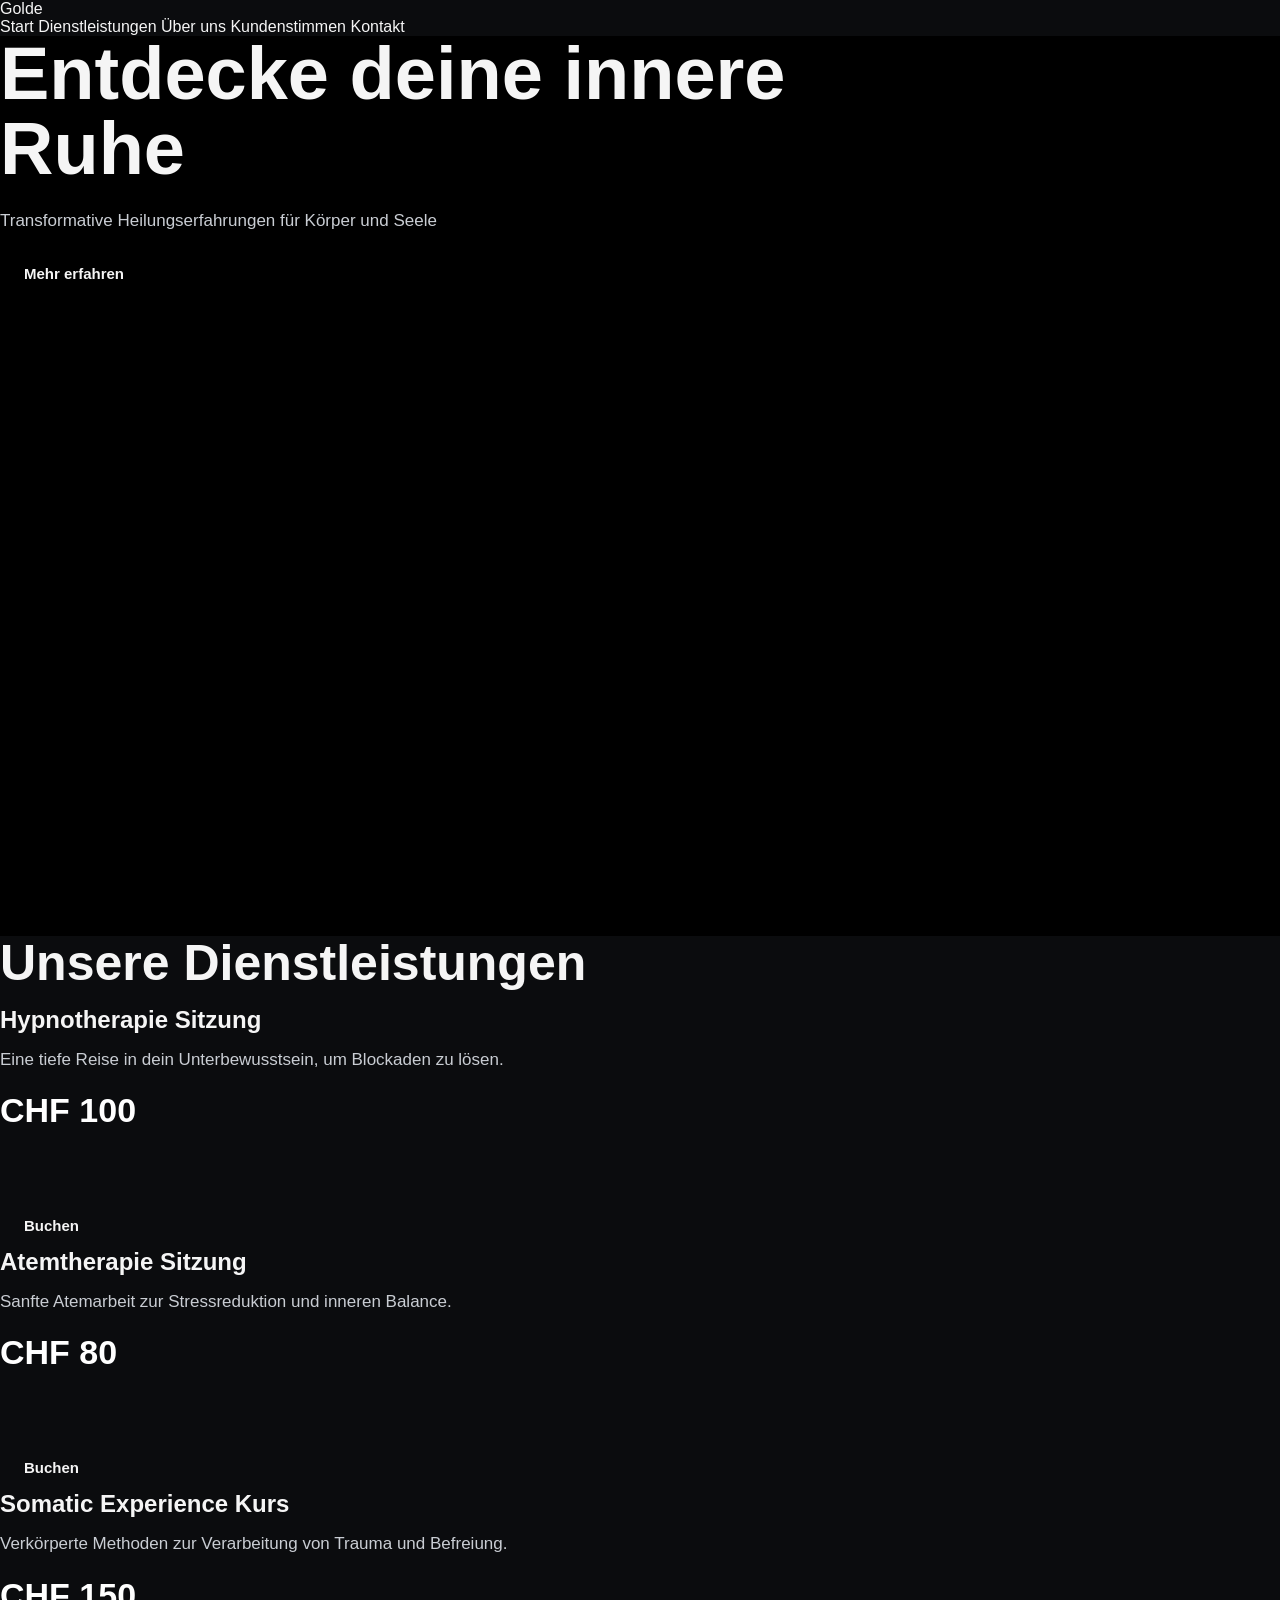
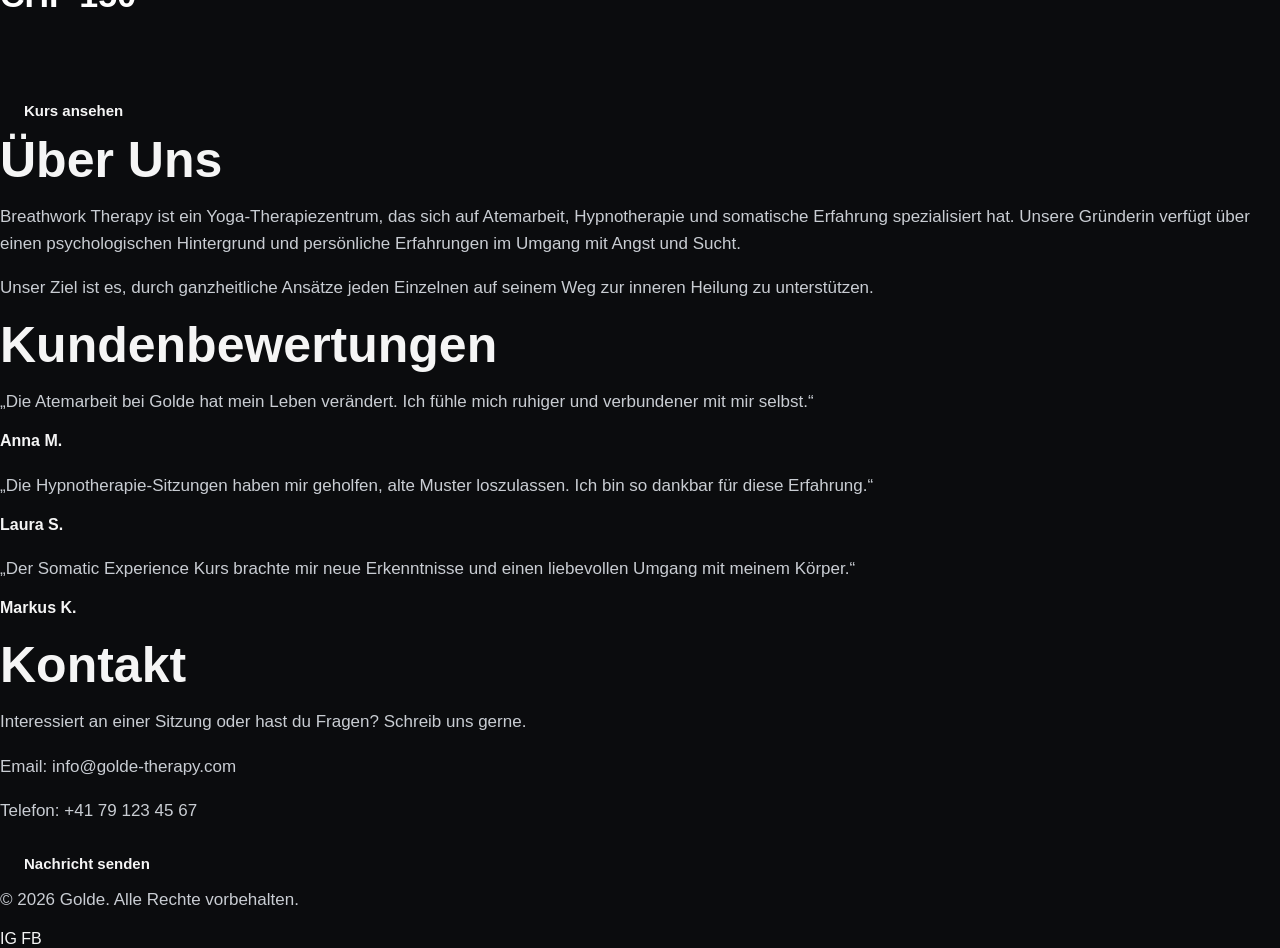
==== commit d546b44e: "Update index.html" ====
--- a/index.html
+++ b/index.html
@@ -1,400 +1,98 @@
 <!DOCTYPE html>
 <html lang="de">
 <head>
-  <meta charset="UTF-8" />
-  <meta name="viewport" content="width=device-width, initial-scale=1.0" />
-  <title>OTR-OnTouR | Foto & Video Produktion</title>
-  <meta name="description" content="OTR-OnTouR by Milan Bachofner – professionelle Foto- und Videoproduktion für Events, Business, Social Media und Markenauftritte." />
+    <meta charset="UTF-8">
+    <meta name="viewport" content="width=device-width, initial-scale=1.0">
+    <title>Golde – Transformative Healing</title>
+    <link rel="stylesheet" href="style.css">
+</head>
+<body>
 
-  <!-- Google Analytics 4 -->
-  <script async src="https://www.googletagmanager.com/gtag/js?id=G-4JNCK3EB46"></script>
-  <script>
-    window.dataLayer = window.dataLayer || [];
-    function gtag(){dataLayer.push(arguments);}
-    gtag('js', new Date());
-    gtag('config', 'G-4JNCK3EB46');
-  </script>
+<header>
+    <div class="logo">Golde</div>
+    <nav>
+        <a href="#home">Start</a>
+        <a href="#services">Dienstleistungen</a>
+        <a href="#about">Über&nbsp;uns</a>
+        <a href="#testimonials">Kundenstimmen</a>
+        <a href="#contact">Kontakt</a>
+    </nav>
+</header>
 
-  <link rel="icon" type="image/png" sizes="72x72" href="favicon(1).png">
-  <link rel="shortcut icon" href="favicon(1).png">
-  <link rel="apple-touch-icon" sizes="72x72" href="favicon(1).png">
+<section class="hero" id="home">
+    <div class="content">
+        <h1>Entdecke deine innere Ruhe</h1>
+        <p>Transformative Heilungserfahrungen für Körper und Seele</p>
+        <a href="#services" class="btn">Mehr erfahren</a>
+    </div>
+</section>
 
-  <link rel="stylesheet" href="style.css?v=20260319_alignment_fix_01" />
-</head>
-<body id="top">
+<section class="services scroll-reveal" id="services">
+    <h2 class="section-title">Unsere Dienstleistungen</h2>
+    <div class="service-cards">
+        <div class="service-card">
+            <h3>Hypnotherapie Sitzung</h3>
+            <p>Eine tiefe Reise in dein Unterbewusstsein, um Blockaden zu lösen.</p>
+            <div class="price">CHF&nbsp;100</div>
+            <a href="#contact" class="btn">Buchen</a>
+        </div>
+        <div class="service-card">
+            <h3>Atemtherapie Sitzung</h3>
+            <p>Sanfte Atemarbeit zur Stressreduktion und inneren Balance.</p>
+            <div class="price">CHF&nbsp;80</div>
+            <a href="#contact" class="btn">Buchen</a>
+        </div>
+        <div class="service-card">
+            <h3>Somatic Experience Kurs</h3>
+            <p>Verkörperte Methoden zur Verarbeitung von Trauma und Befreiung.</p>
+            <div class="price">CHF&nbsp;150</div>
+            <a href="#contact" class="btn">Kurs ansehen</a>
+        </div>
+    </div>
+</section>
 
-  <header class="hero">
-    <div class="video-bg">
-      <video
-        id="heroVideo"
-        autoplay
-        muted
-        loop
-        playsinline
-        webkit-playsinline
-        preload="metadata">
-        <source src="landingpage.mp4?v=20260319_03" type="video/mp4">
-      </video>
+<section class="about scroll-reveal" id="about">
+    <div class="content">
+        <h2>Über&nbsp;Uns</h2>
+        <p>Breathwork Therapy ist ein Yoga-Therapiezentrum, das sich auf Atemarbeit, Hypnotherapie und somatische Erfahrung spezialisiert hat. Unsere Gründerin verfügt über einen psychologischen Hintergrund und persönliche Erfahrungen im Umgang mit Angst und Sucht.</p>
+        <p>Unser Ziel ist es, durch ganzheitliche Ansätze jeden Einzelnen auf seinem Weg zur inneren Heilung zu unterstützen.</p>
     </div>
+</section>
 
-    <div class="overlay"></div>
+<section class="testimonials scroll-reveal" id="testimonials">
+    <h2 class="section-title">Kundenbewertungen</h2>
+    <div class="testimonial-items">
+        <div class="testimonial">
+            <p>„Die Atemarbeit bei Golde hat mein Leben verändert. Ich fühle mich ruhiger und verbundener mit mir selbst.“</p>
+            <h4>Anna&nbsp;M.</h4>
+        </div>
+        <div class="testimonial">
+            <p>„Die Hypnotherapie-Sitzungen haben mir geholfen, alte Muster loszulassen. Ich bin so dankbar für diese Erfahrung.“</p>
+            <h4>Laura&nbsp;S.</h4>
+        </div>
+        <div class="testimonial">
+            <p>„Der Somatic Experience Kurs brachte mir neue Erkenntnisse und einen liebevollen Umgang mit meinem Körper.“</p>
+            <h4>Markus&nbsp;K.</h4>
+        </div>
+    </div>
+</section>
 
-    <nav class="navbar">
-      <a href="#top" class="logo-wrap" aria-label="OTR-OnTouR Startseite">
-        <img src="Logo White_OTR-OnTouR.png" alt="OTR-OnTouR Logo" class="logo-img">
-      </a>
+<section class="contact scroll-reveal" id="contact">
+    <h2 class="section-title">Kontakt</h2>
+    <p>Interessiert an einer Sitzung oder hast du Fragen? Schreib uns gerne.</p>
+    <p>Email: <a href="mailto:info@golde-therapy.com">info@golde-therapy.com</a></p>
+    <p>Telefon: +41&nbsp;79&nbsp;123&nbsp;45&nbsp;67</p>
+    <a href="mailto:info@golde-therapy.com" class="btn">Nachricht senden</a>
+</section>
 
-      <div class="nav-links">
-        <a href="#abos">Abos</a>
-        <a href="#portfolio">Portfolio</a>
-        <a href="#einzelprojekt">Einzelprojekt</a>
-        <a href="#anfrage" class="nav-cta">Anfrage</a>
-      </div>
-    </nav>
+<footer>
+    <p>&copy;&nbsp;2026&nbsp;Golde. Alle Rechte vorbehalten.</p>
+    <div class="social-links">
+        <a href="#" aria-label="Instagram">IG</a>
+        <a href="#" aria-label="Facebook">FB</a>
+    </div>
+</footer>
 
-    <div class="hero-content">
-      <p class="eyebrow">Foto • Video • Social Media Content</p>
-      <h1>Starker visueller Content, der Vertrauen aufbaut und sichtbar Wirkung macht.</h1>
-      <p class="hero-text">
-        Professionelle Foto- und Videoproduktion mit Premium-Look – für Restaurants, Brands, Artists, Events und Unternehmen in der Schweiz.
-      </p>
-
-      <div class="hero-buttons">
-        <a href="#abos" class="btn btn-gold">Modelle & Preise ansehen</a>
-        <a href="#anfrage" class="btn btn-outline" onclick="selectOffer('Individuelle Anfrage')">Unverbindlich anfragen</a>
-      </div>
-    </div>
-  </header>
-
-  <section class="trust-bar">
-    <div class="trust-item">
-      <span class="trust-icon">
-        <svg viewBox="0 0 24 24" aria-hidden="true">
-          <path d="M12 2 4 5v6c0 5.25 3.4 10.1 8 11 4.6-.9 8-5.75 8-11V5l-8-3Zm0 4.2 4 1.5v3.1c0 3.45-1.96 6.7-4 7.78-2.04-1.08-4-4.33-4-7.78V7.7l4-1.5Z"/>
-        </svg>
-      </span>
-      <span>Professioneller Look</span>
-    </div>
-
-    <div class="trust-item">
-      <span class="trust-icon">
-        <svg viewBox="0 0 24 24" aria-hidden="true">
-          <path d="M4 6h4l2-2h4l2 2h4v12H4V6Zm8 2.2-2.2 3.8H12l-1 3.8 4.2-5.8H13l1-1.8H12Z"/>
-        </svg>
-      </span>
-      <span>Cinematic Editing</span>
-    </div>
-
-    <div class="trust-item">
-      <span class="trust-icon">
-        <svg viewBox="0 0 24 24" aria-hidden="true">
-          <path d="M7 3a4 4 0 1 0 0 8 4 4 0 0 0 0-8Zm10 0a4 4 0 1 0 0 8 4 4 0 0 0 0-8ZM2 17c0-2.21 2.69-4 6-4s6 1.79 6 4v2H2v-2Zm8.8 2H22v-2c0-1.95-2.1-3.58-4.86-3.93 1.1.77 1.86 1.82 1.86 2.93v3Z"/>
-        </svg>
-      </span>
-      <span>Social Media Ready</span>
-    </div>
-
-    <div class="trust-item">
-      <span class="trust-icon">
-        <svg viewBox="0 0 24 24" aria-hidden="true">
-          <path d="M13 3a9 9 0 1 0 8.95 10h-2.02A7 7 0 1 1 13 5V3Zm1 1v6h6A6 6 0 0 0 14 4Zm-3.3 5.3 2.6 2.6 4.4-4.4 1.4 1.4-5.8 5.8-4-4 1.4-1.4Z"/>
-        </svg>
-      </span>
-      <span>Schnelle Lieferung</span>
-    </div>
-  </section>
-
-  <section id="abos" class="section">
-    <div class="container">
-      <p class="section-tag">Abo-Modelle</p>
-      <h2>Monatliche Content-Modelle für einen starken Auftritt</h2>
-      <p class="section-intro">
-        Regelmässiger Content schafft Vertrauen, Wiedererkennung und Sichtbarkeit. Wähle das Modell, das zu deinem Unternehmen und deinem Bedarf passt.
-      </p>
-
-      <div class="cards">
-        <div class="card">
-          <p class="card-label">Starter</p>
-          <h3>Für den starken Einstieg</h3>
-          <p class="card-text">
-            Ideal für kleinere Businesses, Selbständige und lokale Brands, die regelmässig sichtbar sein wollen.
-          </p>
-          <ul>
-            <li>1 Produktion pro Monat</li>
-            <li>1 Kurzvideo / Reel</li>
-            <li>8 bearbeitete Fotos</li>
-            <li>Social-Media-ready</li>
-          </ul>
-          <div class="price">ab 590 CHF / Monat</div>
-          <button type="button" class="btn btn-gold full" onclick="selectOffer('Starter Abo')">Starter wählen</button>
-        </div>
-
-        <div class="card featured">
-          <p class="card-label">Growth</p>
-          <h3>Für konstante Sichtbarkeit</h3>
-          <p class="card-text">
-            Für Marken und Unternehmen, die professionell auftreten und regelmässig hochwertigen Content brauchen.
-          </p>
-          <ul>
-            <li>2 Produktionen pro Monat</li>
-            <li>3 Kurzvideos / Reels</li>
-            <li>20 bearbeitete Fotos</li>
-            <li>Content für Social Media & Website</li>
-          </ul>
-          <div class="price">ab 990 CHF / Monat</div>
-          <button type="button" class="btn btn-gold full" onclick="selectOffer('Growth Abo')">Growth wählen</button>
-        </div>
-
-        <div class="card">
-          <p class="card-label">Premium</p>
-          <h3>Für maximale Wirkung</h3>
-          <p class="card-text">
-            Für Unternehmen, Artists und Brands mit höherem Anspruch an Präsenz, Qualität und Kontinuität.
-          </p>
-          <ul>
-            <li>Foto + Video kombiniert</li>
-            <li>Laufende Content-Produktion</li>
-            <li>Priorisierte Bearbeitung</li>
-            <li>Kreative Begleitung</li>
-          </ul>
-          <div class="price">ab 1’490 CHF / Monat</div>
-          <button type="button" class="btn btn-gold full" onclick="selectOffer('Premium Abo')">Premium wählen</button>
-        </div>
-      </div>
-    </div>
-  </section>
-
-  <section class="section process-section">
-    <div class="container">
-      <p class="section-tag">Ablauf</p>
-      <h2>So läuft die Zusammenarbeit ab</h2>
-      <div class="process-grid">
-        <div class="process-card">
-          <div class="process-number">1</div>
-          <h3>Anfrage senden</h3>
-          <p>Du schickst mir dein Projekt, dein Ziel und das gewünschte Angebot oder eine freie Anfrage.</p>
-        </div>
-        <div class="process-card">
-          <div class="process-number">2</div>
-          <h3>Briefing & Planung</h3>
-          <p>Wir klären Format, Stil, Ort, Timing und was du konkret brauchst – schnell und klar.</p>
-        </div>
-        <div class="process-card">
-          <div class="process-number">3</div>
-          <h3>Produktion & Lieferung</h3>
-          <p>Ich produziere den Content professionell und liefere dir die finalen Inhalte einsatzbereit aus.</p>
-        </div>
-      </div>
-    </div>
-  </section>
-
-  <section id="portfolio" class="section portfolio">
-    <div class="container">
-      <p class="section-tag">Portfolio</p>
-      <h2>Beispiele für deinen möglichen Look</h2>
-      <p class="section-intro">
-        Reels, Event-Content, Portraits und Branding-Aufnahmen für Social Media, Website und einen professionellen Gesamtauftritt.
-      </p>
-
-      <div class="portfolio-grid">
-        <div class="portfolio-item portfolio-landscape">
-          <div class="portfolio-media">
-            <video class="portfolio-video" muted loop playsinline webkit-playsinline preload="metadata">
-              <source src="video_business.mp4" type="video/mp4">
-            </video>
-          </div>
-          <div class="portfolio-overlay">Business Content</div>
-        </div>
-
-        <div class="portfolio-item portfolio-landscape">
-          <div class="portfolio-media">
-            <video class="portfolio-video" muted loop playsinline webkit-playsinline preload="metadata">
-              <source src="video_cinematic.mp4" type="video/mp4">
-            </video>
-          </div>
-          <div class="portfolio-overlay">Cinematic Video</div>
-        </div>
-
-        <div class="portfolio-item portfolio-portrait portfolio-hover-swap">
-          <div class="portfolio-media">
-            <img src="event.jpg" alt="Event Visuals" class="swap-photo">
-            <video class="swap-video" muted loop playsinline webkit-playsinline preload="metadata" poster="event.jpg">
-              <source src="video_event.mp4" type="video/mp4">
-            </video>
-          </div>
-          <div class="portfolio-overlay">Event Visuals</div>
-        </div>
-
-        <div class="portfolio-item portfolio-portrait portfolio-hover-swap">
-          <div class="portfolio-media">
-            <img src="portrait_branding.jpg" alt="Portrait & Branding" class="swap-photo">
-            <video class="swap-video" muted loop playsinline webkit-playsinline preload="metadata" poster="portrait_branding.jpg">
-              <source src="video_portrait_branding.mp4" type="video/mp4">
-            </video>
-          </div>
-          <div class="portfolio-overlay">Portrait & Branding</div>
-        </div>
-      </div>
-    </div>
-  </section>
-
-  <section class="section social-proof-section">
-    <div class="container">
-      <p class="section-tag">Vertrauen</p>
-      <h2>Content mit professionellem Anspruch</h2>
-      <div class="proof-grid">
-        <div class="proof-card">
-          <h3>Für verschiedene Formate einsetzbar</h3>
-          <p>Ob Reels, Branding, Event-Visuals oder Business-Content – die Inhalte werden passend für Plattform und Ziel eingesetzt.</p>
-        </div>
-        <div class="proof-card">
-          <h3>Fokus auf Wirkung statt nur Optik</h3>
-          <p>Die Produktion ist nicht nur schön, sondern darauf ausgelegt, Vertrauen aufzubauen und Aufmerksamkeit zu halten.</p>
-        </div>
-        <div class="proof-card">
-          <h3>Sauberer Ablauf, klare Kommunikation</h3>
-          <p>Von der Anfrage bis zur Lieferung ist der Prozess strukturiert, direkt und professionell.</p>
-        </div>
-      </div>
-    </div>
-  </section>
-
-  <section id="einzelprojekt" class="section single-project-section">
-    <div class="container single-project-wrap">
-      <p class="section-tag">Einzelprojekt</p>
-      <h2>Lieber ein Einzelprojekt statt ein Abo?</h2>
-      <p class="section-intro">
-        Auch Einzelanfragen sind möglich — ob Fotoshooting, Event-Video, Portraits oder kombinierte Produktionen. Ideal für einmalige Projekte, spezielle Kampagnen oder den ersten gemeinsamen Auftrag.
-      </p>
-
-      <div class="single-project-points">
-        <div class="single-project-point">Fotoshooting</div>
-        <div class="single-project-point">Videoprojekt</div>
-        <div class="single-project-point">Foto + Video</div>
-      </div>
-
-      <div class="single-project-cta">
-        <button type="button" class="btn btn-gold" onclick="selectOffer('Einzelprojekt Foto + Video')">Einzelprojekt anfragen</button>
-      </div>
-    </div>
-  </section>
-
-  <section class="section why">
-    <div class="container split">
-      <div>
-        <p class="section-tag">Warum OTR-OnTouR</p>
-        <h2>Kein Standard. Sondern Content mit Wirkung.</h2>
-      </div>
-      <div>
-        <p>
-          Gute Bilder sehen nicht nur schön aus. Sie schaffen Vertrauen. Gute Videos ziehen Aufmerksamkeit und halten sie. Genau dafür ist OTR-OnTouR aufgebaut.
-        </p>
-
-        <div class="why-points">
-          <div class="why-box">
-            <h4>Premium Look</h4>
-            <p>Saubere Bildsprache, hochwertige Bearbeitung und professioneller Gesamteindruck.</p>
-          </div>
-          <div class="why-box">
-            <h4>Schneller Ablauf</h4>
-            <p>Klare Kommunikation, effiziente Umsetzung und saubere Lieferung.</p>
-          </div>
-          <div class="why-box">
-            <h4>Direkt für Social Media nutzbar</h4>
-            <p>Inhalte, die nicht nur gut aussehen, sondern auch online performen.</p>
-          </div>
-        </div>
-      </div>
-    </div>
-  </section>
-
-  <section class="section faq-section">
-    <div class="container">
-      <p class="section-tag">FAQ</p>
-      <h2>Häufige Fragen</h2>
-      <div class="faq-list">
-        <div class="faq-item">
-          <h3>In welchen Regionen arbeitest du?</h3>
-          <p>Schwerpunkt Schweiz, je nach Projekt auch flexibel darüber hinaus.</p>
-        </div>
-        <div class="faq-item">
-          <h3>Wie schnell ist die Lieferung?</h3>
-          <p>Je nach Umfang, normalerweise schnell und klar abgestimmt. Bei priorisierten Projekten auch beschleunigt.</p>
-        </div>
-        <div class="faq-item">
-          <h3>Gibt es auch individuelle Offerten?</h3>
-          <p>Ja. Wenn keines der Modelle exakt passt, kannst du eine individuelle Anfrage senden.</p>
-        </div>
-        <div class="faq-item">
-          <h3>Kann Foto und Video kombiniert werden?</h3>
-          <p>Ja, genau dafür ist das Premium-Modell oder ein individuelles Einzelprojekt geeignet.</p>
-        </div>
-        <div class="faq-item">
-          <h3>Wie läuft die Buchung ab?</h3>
-          <p>Nach deiner Anfrage klären wir Bedarf, Umfang und Termin. Danach erfolgt die konkrete Planung.</p>
-        </div>
-      </div>
-    </div>
-  </section>
-
-  <section id="anfrage" class="section form-section">
-    <div class="container narrow">
-      <p class="section-tag">Anfrage</p>
-      <h2>Projekt oder Angebot anfragen</h2>
-      <p class="form-intro">
-        Wähle dein gewünschtes Modell oder Projekt und beschreibe kurz dein Vorhaben.
-      </p>
-      <p class="form-trust">
-        Unverbindlich anfragen – ich melde mich mit einer passenden Empfehlung und einem klaren nächsten Schritt zurück.
-      </p>
-
-      <form class="contact-form" action="mailto:info@otr-ontour.com" method="post" enctype="text/plain">
-        <input type="text" name="Name" placeholder="Name" required />
-        <input type="email" name="E-Mail" placeholder="E-Mail" required />
-        <input type="text" name="Telefon" placeholder="Telefon / WhatsApp (optional)" />
-
-        <select id="offer" name="Angebot" required>
-          <option value="" selected disabled>Gewähltes Angebot auswählen</option>
-          <option value="Starter Abo">Starter Abo</option>
-          <option value="Growth Abo">Growth Abo</option>
-          <option value="Premium Abo">Premium Abo</option>
-          <option value="Einzelprojekt Fotoshooting">Einzelprojekt Fotoshooting</option>
-          <option value="Einzelprojekt Videoprojekt">Einzelprojekt Videoprojekt</option>
-          <option value="Einzelprojekt Foto + Video">Einzelprojekt Foto + Video</option>
-          <option value="Individuelle Anfrage">Individuelle Anfrage</option>
-        </select>
-
-        <textarea name="Projekt" rows="6" placeholder="Beschreibe kurz dein Projekt, Ort, Datum und was du brauchst." required></textarea>
-        <button type="submit" class="btn btn-gold full">Anfrage senden</button>
-      </form>
-
-      <div class="direct-links icon-only-links">
-        <a class="icon-only-button" href="mailto:info@otr-ontour.com?subject=Anfrage%20OTR-OnTouR" aria-label="Per E-Mail anfragen">
-          <img src="icon-mail(1).png" alt="" class="button-icon-large">
-        </a>
-
-        <a class="icon-only-button" href="https://www.instagram.com/otr_ontour" target="_blank" rel="noopener" aria-label="Instagram öffnen">
-          <img src="icon-instagram(1).png" alt="" class="button-icon-large">
-        </a>
-      </div>
-    </div>
-  </section>
-
-  <footer class="site-footer">
-    <p>© 2026 OTR-OnTouR by Milan Bachofner</p>
-    <p class="footer-location">Flamatt, Fribourg, Schweiz</p>
-    <div class="footer-links">
-      <a href="impressum.html">Impressum</a>
-      <a href="datenschutz.html">Datenschutz</a>
-    </div>
-  </footer>
-
-  <a href="#top" class="back-to-top" aria-label="Nach oben scrollen">
-    <svg viewBox="0 0 24 24" aria-hidden="true">
-      <path d="M12 5l7 7-1.4 1.4L13 8.8V20h-2V8.8l-4.6 4.6L5 12l7-7z"/>
-    </svg>
-  </a>
-
-  <script src="script.js?v=20260319_alignment_fix_01"></script>
+<script src="script.js"></script>
 </body>
 </html>
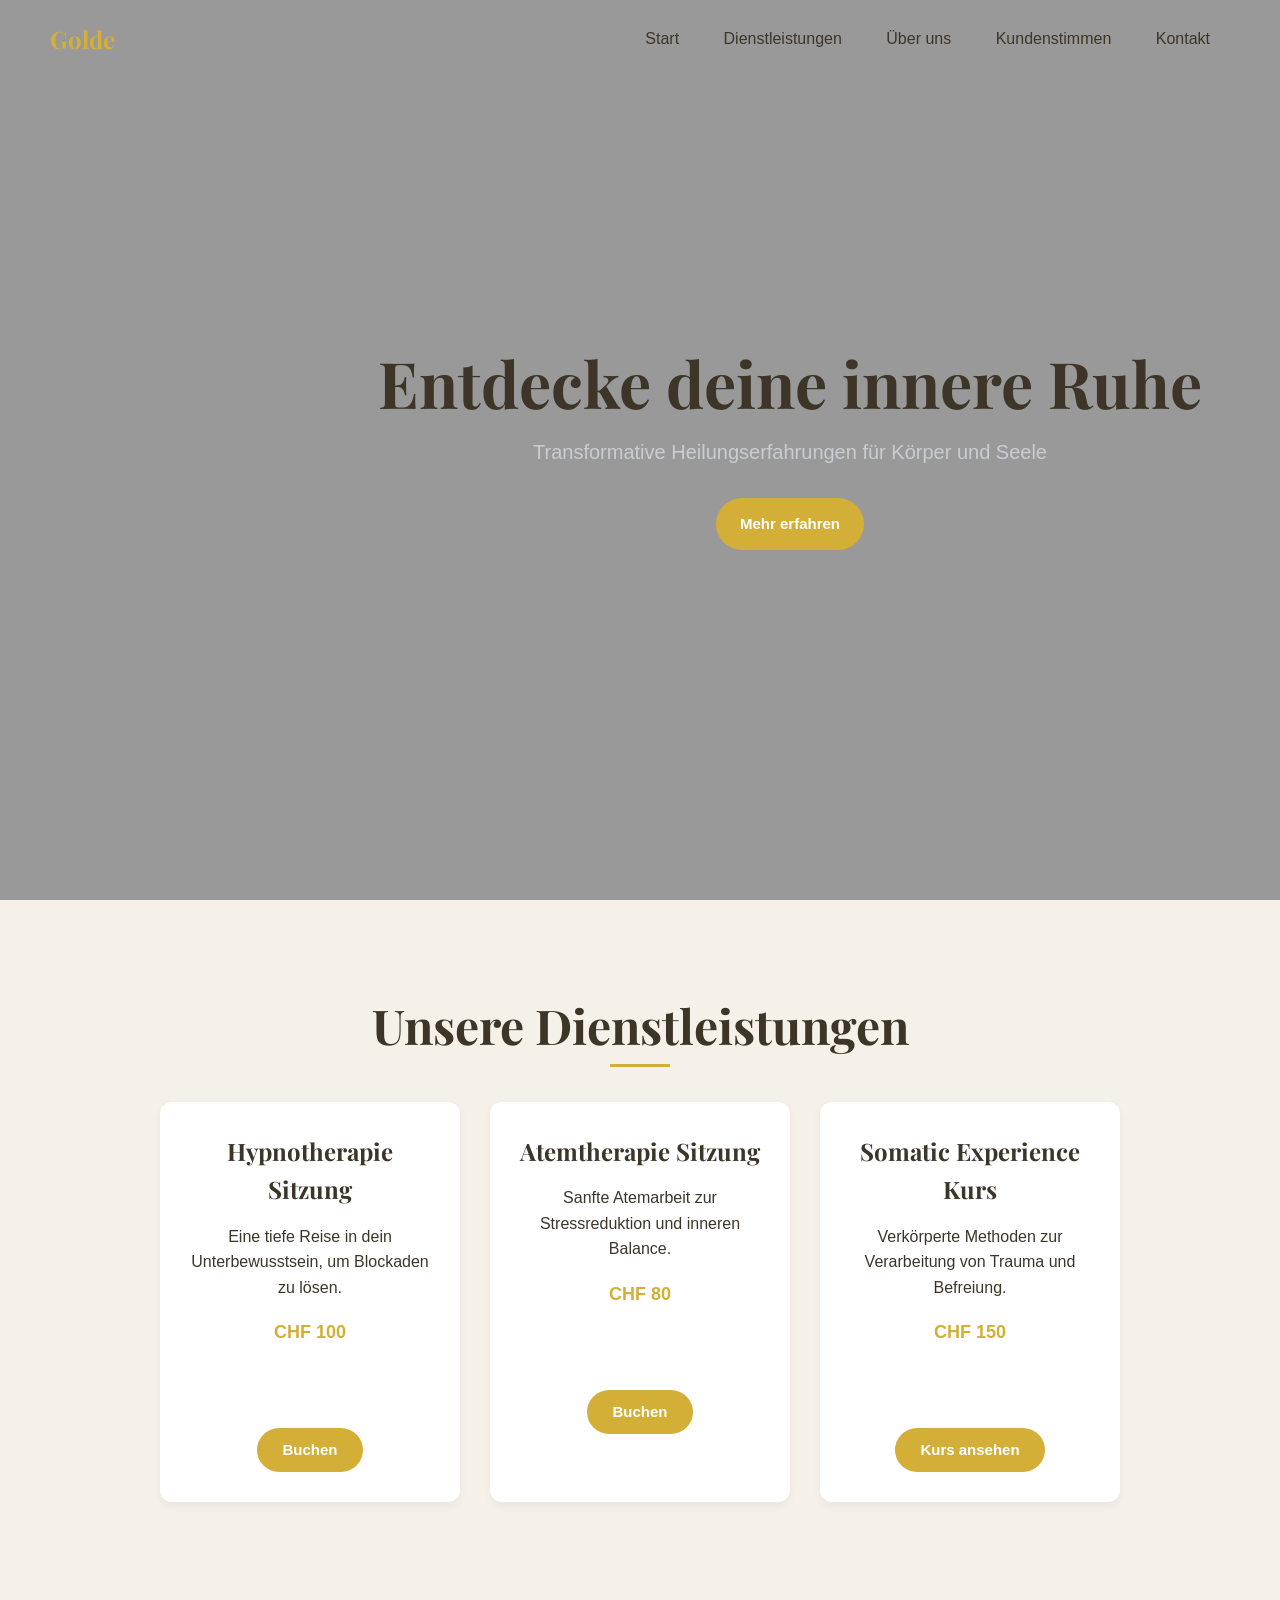
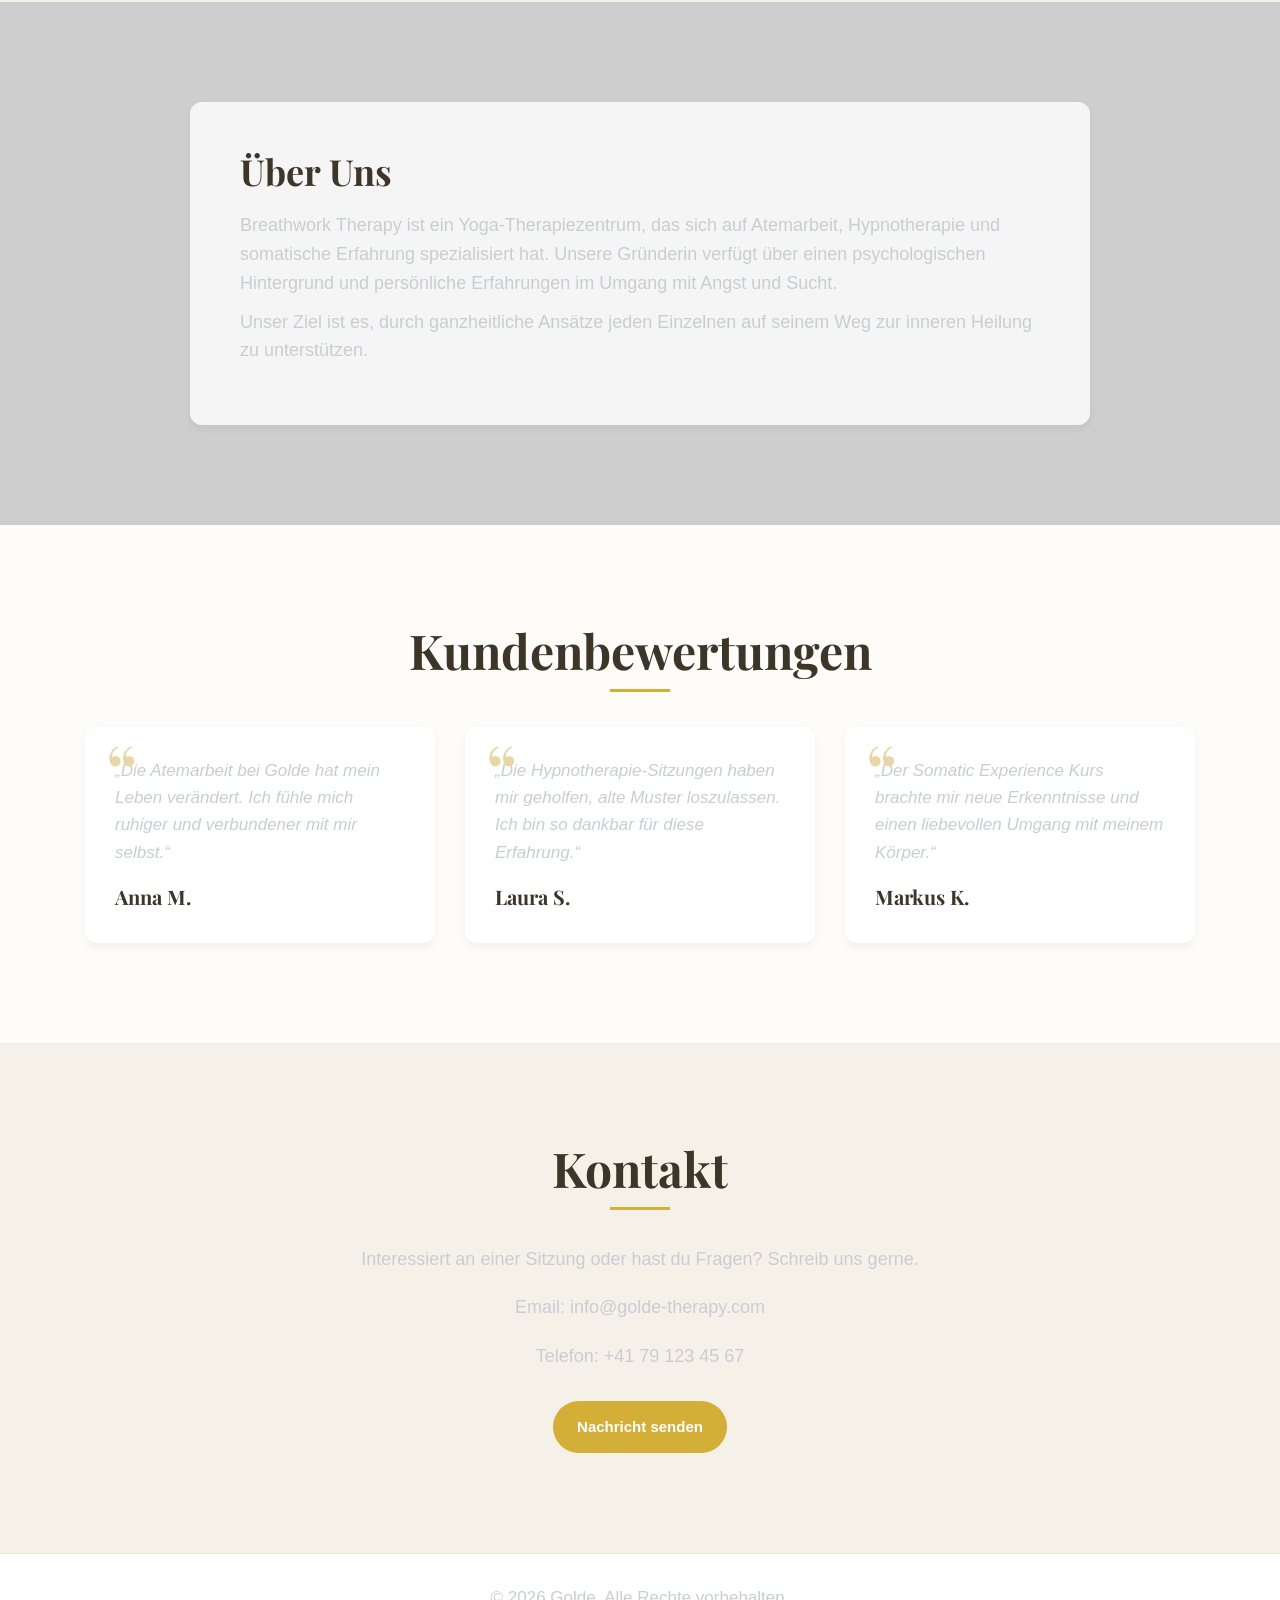
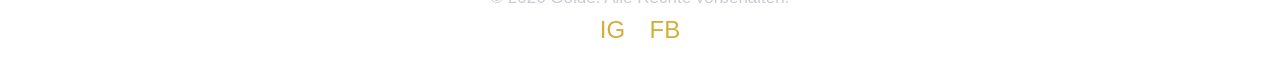
==== commit 99d3c2ee: "index.html aktualisieren" ====
--- a/index.html
+++ b/index.html
@@ -20,6 +20,12 @@
 </header>
 
 <section class="hero" id="home">
+    <!-- Hinterlegtes Video im Header. Das Video läuft automatisch, stumm und in Endlosschleife. -->
+    <video class="hero-video" autoplay loop muted playsinline>
+        <source src="video_001.mp4" type="video/mp4">
+        <!-- Fallback für ältere Browser -->
+        Dein Browser unterstützt kein HTML5-Video.
+    </video>
     <div class="content">
         <h1>Entdecke deine innere Ruhe</h1>
         <p>Transformative Heilungserfahrungen für Körper und Seele</p>
@@ -95,4 +101,4 @@
 
 <script src="script.js"></script>
 </body>
-</html>
+</html>
--- a/style.css
+++ b/style.css
@@ -1,4 +1,364 @@
-:root{
+@import url('https://fonts.googleapis.com/css2?family=Playfair+Display:wght@400;700&family=Montserrat:wght@300;400;600&display=swap');
+
+* {
+    box-sizing: border-box;
+    margin: 0;
+    padding: 0;
+}
+
+body {
+    font-family: 'Montserrat', sans-serif;
+    background-color: var(--background);
+    color: var(--text-color);
+    line-height: 1.6;
+}
+
+:root {
+    /* Gold palette with soft cream tones */
+    --primary: #d4af37;
+    --primary-light: #e7d7a7;
+    --background: #fefcf8;
+    --secondary: #f6f1e8;
+    --text-color: #3d3528;
+}
+
+header {
+    position: fixed;
+    top: 0;
+    left: 0;
+    width: 100%;
+    padding: 20px 50px;
+    display: flex;
+    justify-content: space-between;
+    align-items: center;
+    z-index: 1000;
+    transition: background-color 0.5s ease, box-shadow 0.5s ease;
+}
+
+header.scrolled {
+    background-color: rgba(255, 253, 249, 0.9);
+    box-shadow: 0 2px 8px rgba(0, 0, 0, 0.05);
+}
+
+header .logo {
+    font-family: 'Playfair Display', serif;
+    font-size: 24px;
+    font-weight: 700;
+    color: var(--primary);
+}
+
+header nav a {
+    margin: 0 20px;
+    color: var(--text-color);
+    text-decoration: none;
+    font-weight: 500;
+    position: relative;
+    transition: color 0.3s ease;
+}
+
+header nav a::after {
+    content: '';
+    position: absolute;
+    bottom: -6px;
+    left: 0;
+    width: 0;
+    height: 2px;
+    background-color: var(--primary);
+    transition: width 0.3s ease;
+}
+
+header nav a:hover {
+    color: var(--primary);
+}
+
+header nav a:hover::after {
+    width: 100%;
+}
+
+/* Hero */
+.hero {
+    min-height: 100vh;
+    background-image: url('images/hero.jpg');
+    background-size: cover;
+    background-position: center;
+    display: flex;
+    align-items: center;
+    justify-content: center;
+    position: relative;
+    text-align: center;
+    color: var(--text-color);
+}
+
+.hero::before {
+    content: '';
+    position: absolute;
+    top: 0;
+    left: 0;
+    width: 100%;
+    height: 100%;
+    background: rgba(255, 255, 255, 0.6);
+    backdrop-filter: blur(4px);
+}
+
+.hero .content {
+    position: relative;
+    max-width: 900px;
+    padding: 20px;
+}
+
+.hero h1 {
+    font-family: 'Playfair Display', serif;
+    font-size: 64px;
+    font-weight: 700;
+    margin-bottom: 20px;
+}
+
+.hero p {
+    font-size: 20px;
+    margin-bottom: 30px;
+}
+
+.btn {
+    display: inline-block;
+    background-color: var(--primary);
+    color: white;
+    padding: 12px 30px;
+    border-radius: 50px;
+    text-decoration: none;
+    font-weight: 600;
+    transition: background-color 0.3s ease, color 0.3s ease;
+}
+
+.btn:hover {
+    background-color: var(--primary-light);
+    color: var(--text-color);
+}
+
+/* Sections */
+section {
+    padding: 100px 50px;
+}
+
+.section-title {
+    font-family: 'Playfair Display', serif;
+    font-size: 48px;
+    color: var(--text-color);
+    text-align: center;
+    margin-bottom: 50px;
+    position: relative;
+}
+
+.section-title::after {
+    content: '';
+    position: absolute;
+    bottom: -15px;
+    left: 50%;
+    transform: translateX(-50%);
+    width: 60px;
+    height: 3px;
+    background-color: var(--primary);
+}
+
+.services {
+    background-color: var(--secondary);
+}
+
+.service-cards {
+    display: flex;
+    flex-wrap: wrap;
+    gap: 30px;
+    justify-content: center;
+}
+
+.service-card {
+    background-color: #fff;
+    border-radius: 12px;
+    box-shadow: 0 4px 10px rgba(0, 0, 0, 0.05);
+    width: 300px;
+    padding: 30px;
+    text-align: center;
+    transition: transform 0.3s ease, box-shadow 0.3s ease;
+}
+
+.service-card:hover {
+    transform: translateY(-8px);
+    box-shadow: 0 8px 20px rgba(0, 0, 0, 0.1);
+}
+
+.service-card h3 {
+    font-family: 'Playfair Display', serif;
+    font-size: 24px;
+    margin-bottom: 15px;
+    color: var(--text-color);
+}
+
+.service-card p {
+    font-size: 16px;
+    color: var(--text-color);
+    margin-bottom: 15px;
+}
+
+.service-card .price {
+    font-size: 18px;
+    font-weight: 600;
+    color: var(--primary);
+    margin-bottom: 20px;
+}
+
+.service-card .btn {
+    padding: 10px 25px;
+}
+
+.about {
+    background-image: url('images/waves.jpg');
+    background-size: cover;
+    background-position: center;
+    color: var(--text-color);
+    position: relative;
+}
+
+.about::before {
+    content: '';
+    position: absolute;
+    top: 0;
+    left: 0;
+    width: 100%;
+    height: 100%;
+    background: rgba(255, 255, 255, 0.8);
+}
+
+.about .content {
+    position: relative;
+    max-width: 900px;
+    margin: 0 auto;
+    background-color: rgba(255, 255, 255, 0.8);
+    padding: 50px;
+    border-radius: 12px;
+    box-shadow: 0 4px 10px rgba(0, 0, 0, 0.05);
+}
+
+.about .content h2 {
+    font-family: 'Playfair Display', serif;
+    font-size: 36px;
+    margin-bottom: 20px;
+}
+
+.about .content p {
+    font-size: 18px;
+    margin-bottom: 10px;
+}
+
+.testimonials {
+    background-color: var(--background);
+}
+
+.testimonial-items {
+    display: flex;
+    flex-wrap: wrap;
+    gap: 30px;
+    justify-content: center;
+}
+
+.testimonial {
+    background-color: #fff;
+    border-radius: 12px;
+    padding: 30px;
+    box-shadow: 0 4px 10px rgba(0, 0, 0, 0.05);
+    width: 350px;
+    position: relative;
+}
+
+.testimonial::before {
+    content: '“';
+    font-family: 'Playfair Display', serif;
+    font-size: 80px;
+    color: var(--primary-light);
+    position: absolute;
+    top: -20px;
+    left: 20px;
+}
+
+.testimonial p {
+    font-style: italic;
+    margin-bottom: 15px;
+}
+
+.testimonial h4 {
+    font-family: 'Playfair Display', serif;
+    font-size: 20px;
+    color: var(--text-color);
+}
+
+.contact {
+    background-color: var(--secondary);
+    text-align: center;
+}
+
+.contact p {
+    font-size: 18px;
+    margin-bottom: 20px;
+}
+
+.contact .btn {
+    margin-top: 10px;
+}
+
+footer {
+    background-color: #fff;
+    color: var(--text-color);
+    text-align: center;
+    padding: 30px 20px;
+    border-top: 1px solid #f0e6d0;
+}
+
+footer .social-links a {
+    margin: 0 10px;
+    color: var(--primary);
+    font-size: 24px;
+    text-decoration: none;
+    transition: color 0.3s ease;
+}
+
+footer .social-links a:hover {
+    color: var(--primary-light);
+}
+
+/* Scroll reveal base styles */
+.scroll-reveal {
+    opacity: 0;
+    transform: translateY(50px);
+    transition: all 0.8s ease-out;
+}
+
+.scroll-reveal.revealed {
+    opacity: 1;
+    transform: none;
+}
+
+/* Responsive adjustments */
+@media (max-width: 768px) {
+    header {
+        padding: 15px 20px;
+    }
+    header nav a {
+        margin: 0 10px;
+    }
+    .hero h1 {
+        font-size: 40px;
+    }
+    .hero p {
+        font-size: 16px;
+    }
+    .service-card {
+        width: 100%;
+    }
+    .about .content {
+        padding: 30px;
+    }
+    .section-title {
+        font-size: 36px;
+    }
+}:root{
   --bg:#0b0c0e;
   --bg-soft:#111317;
   --card:#15181d;
